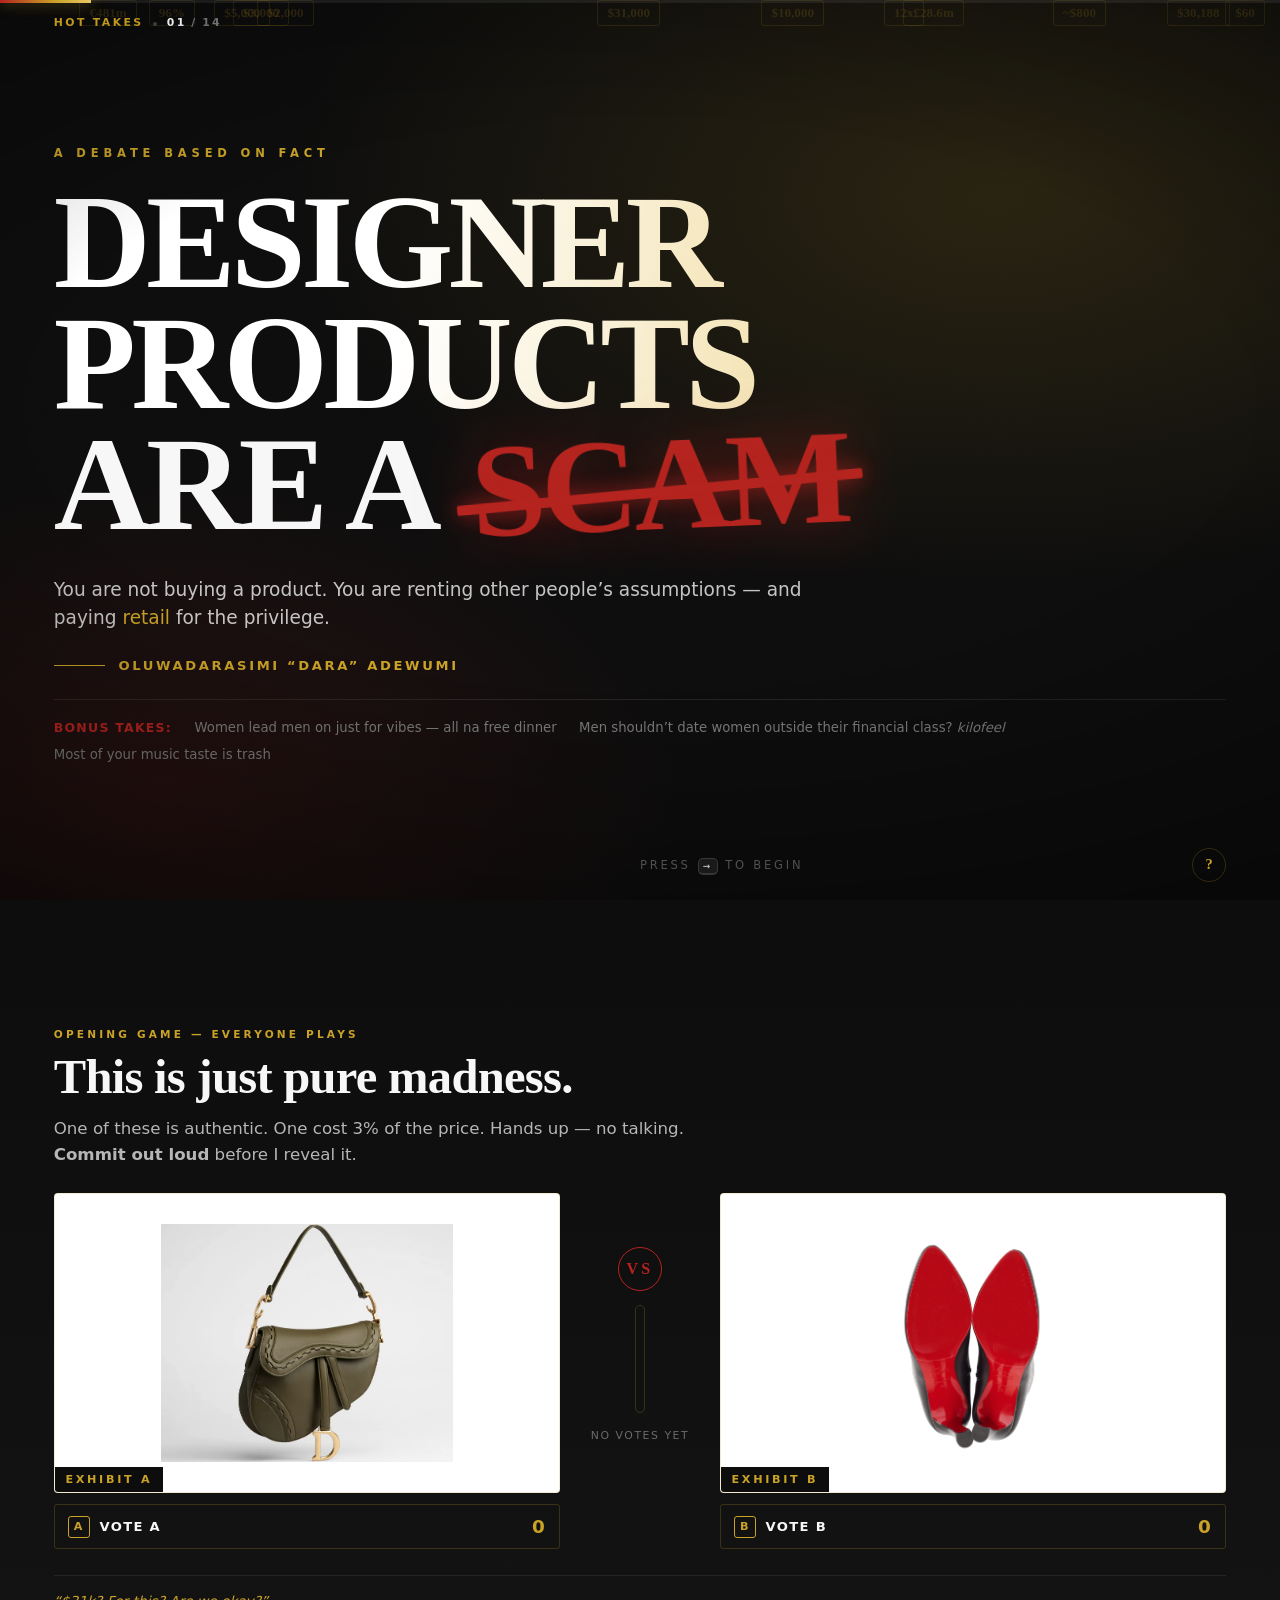
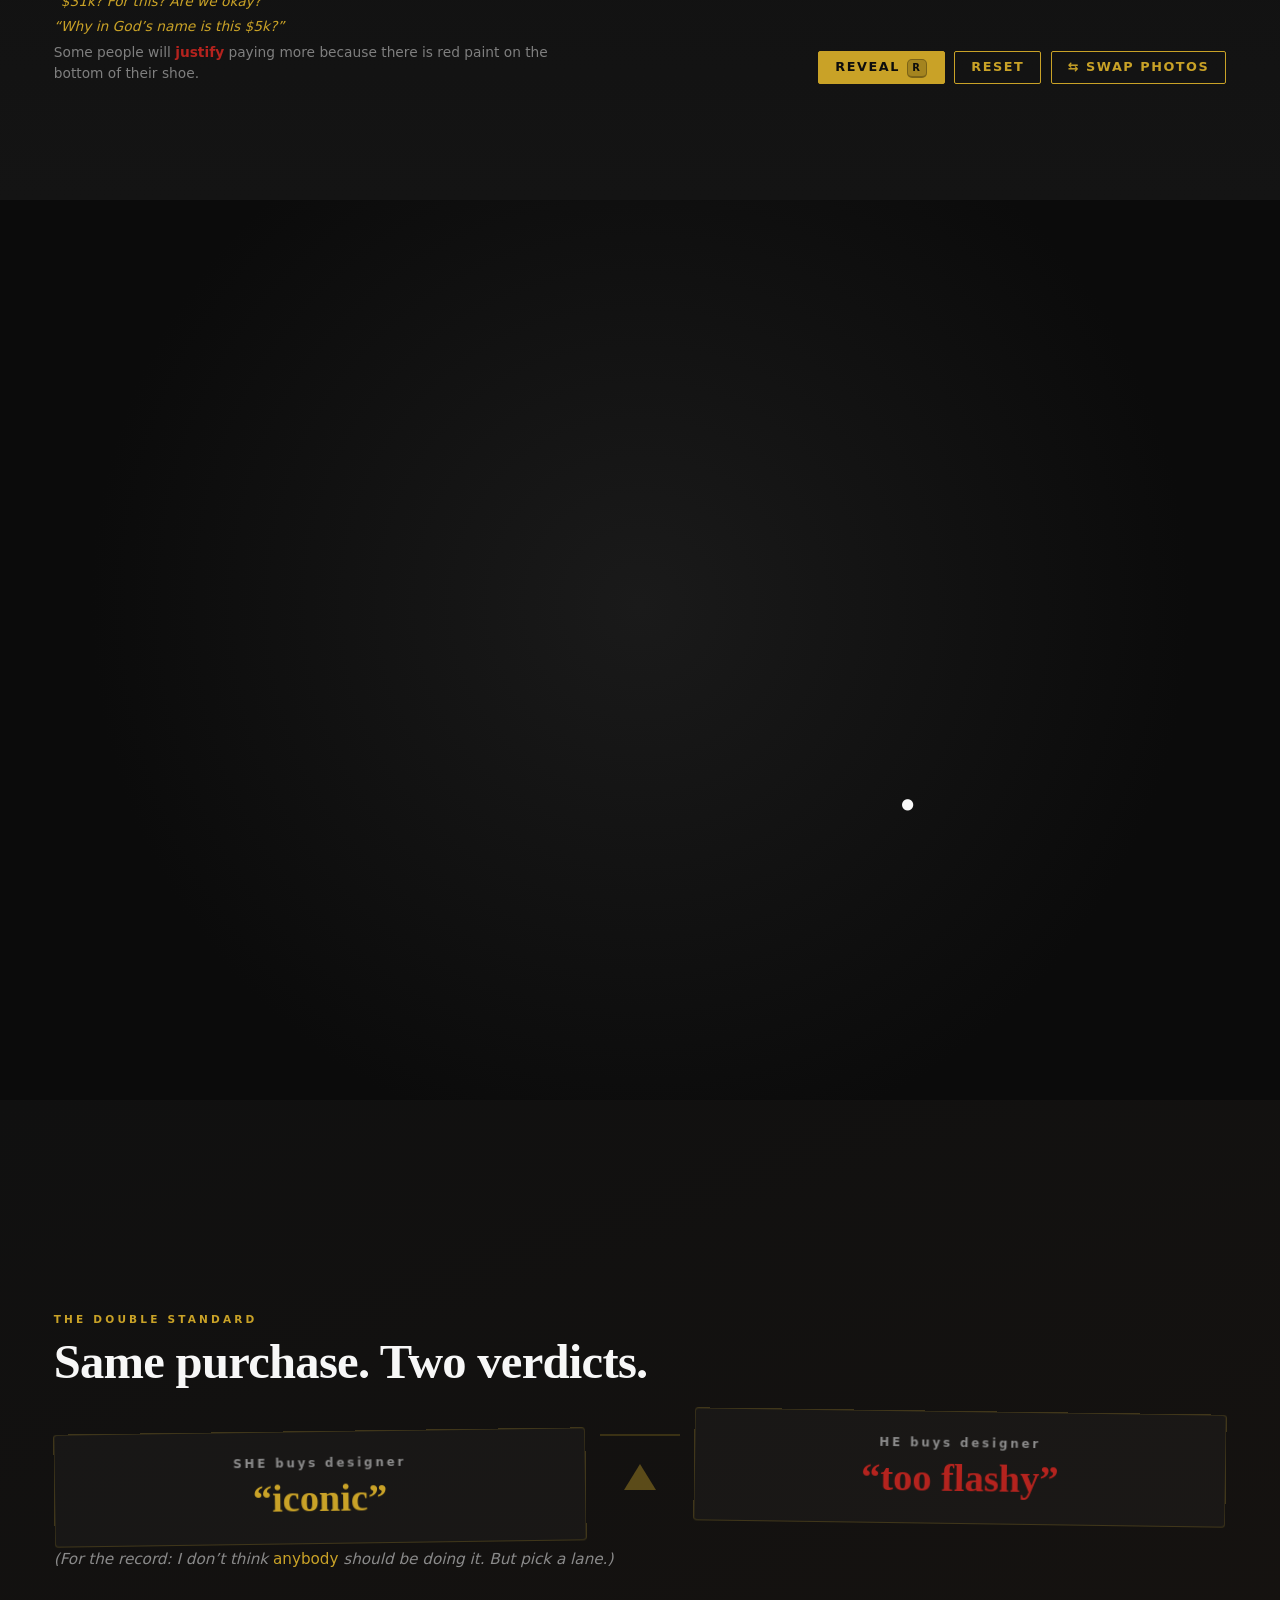
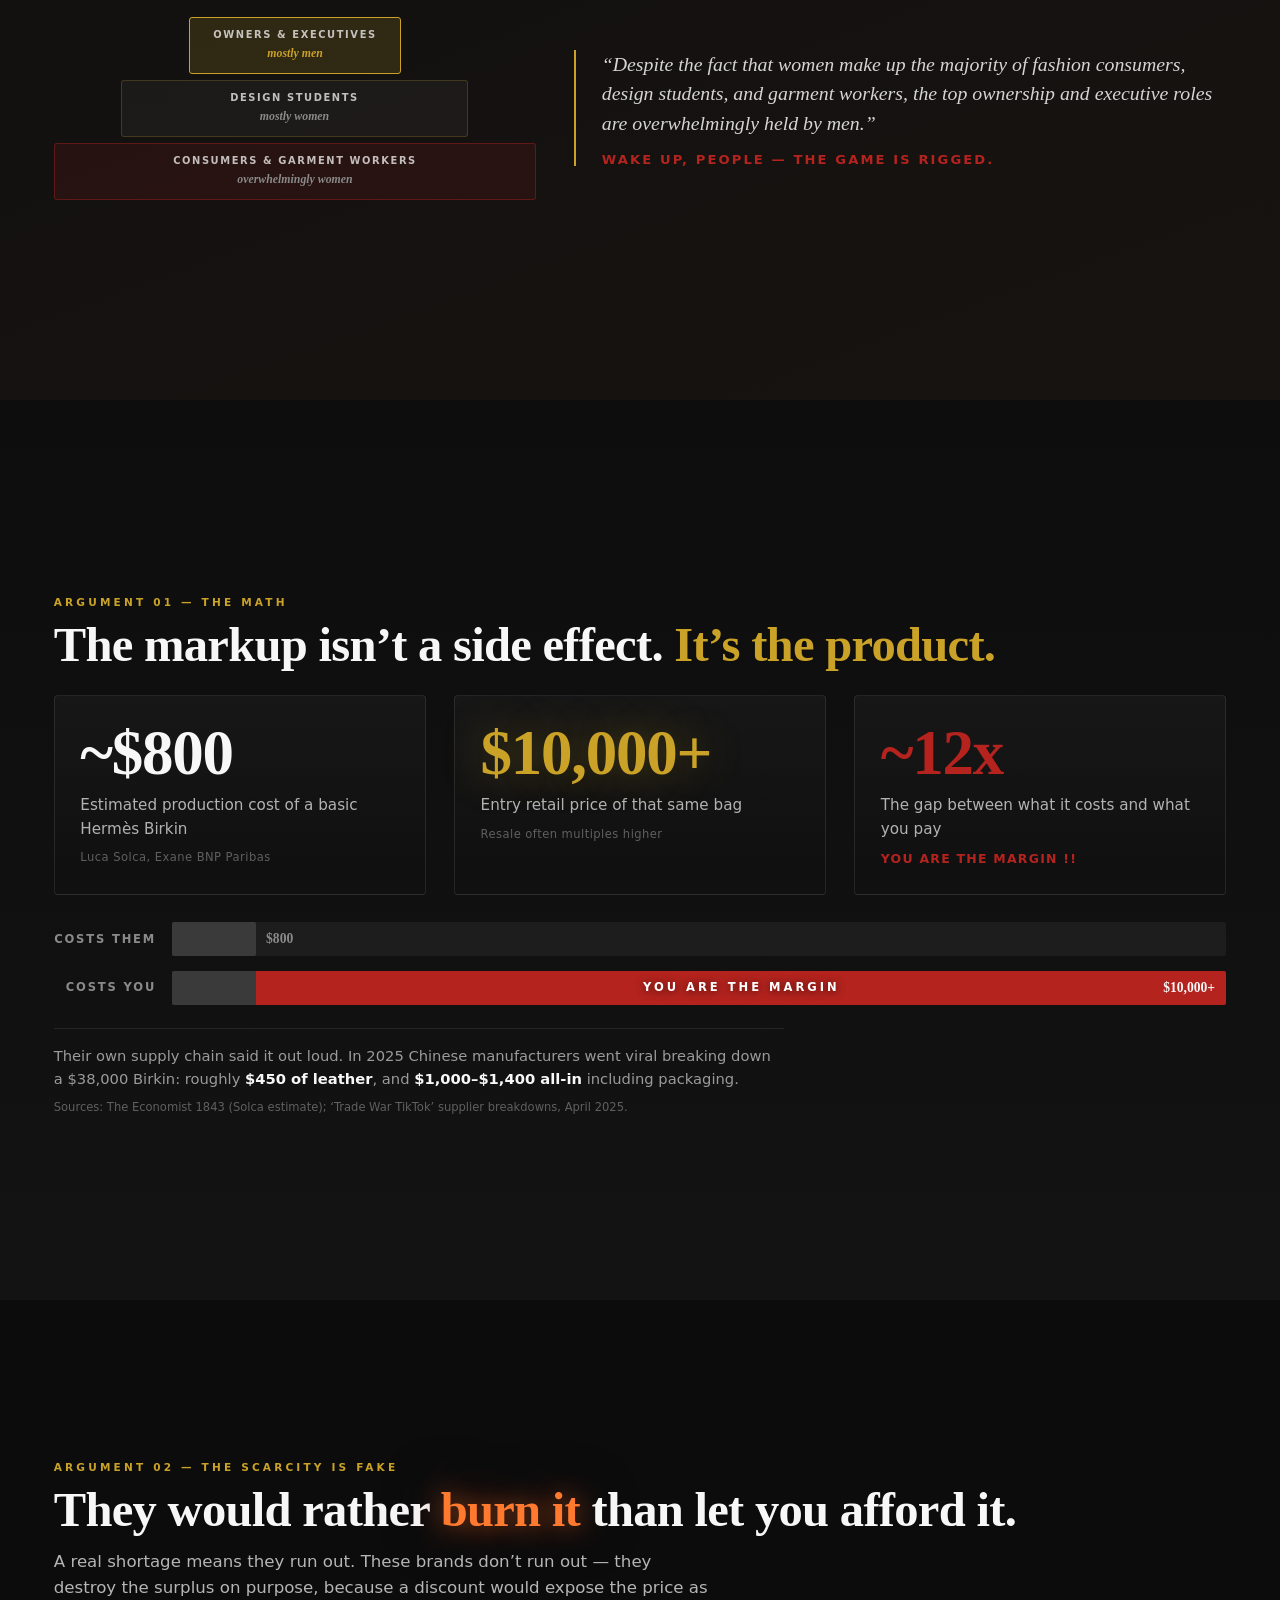
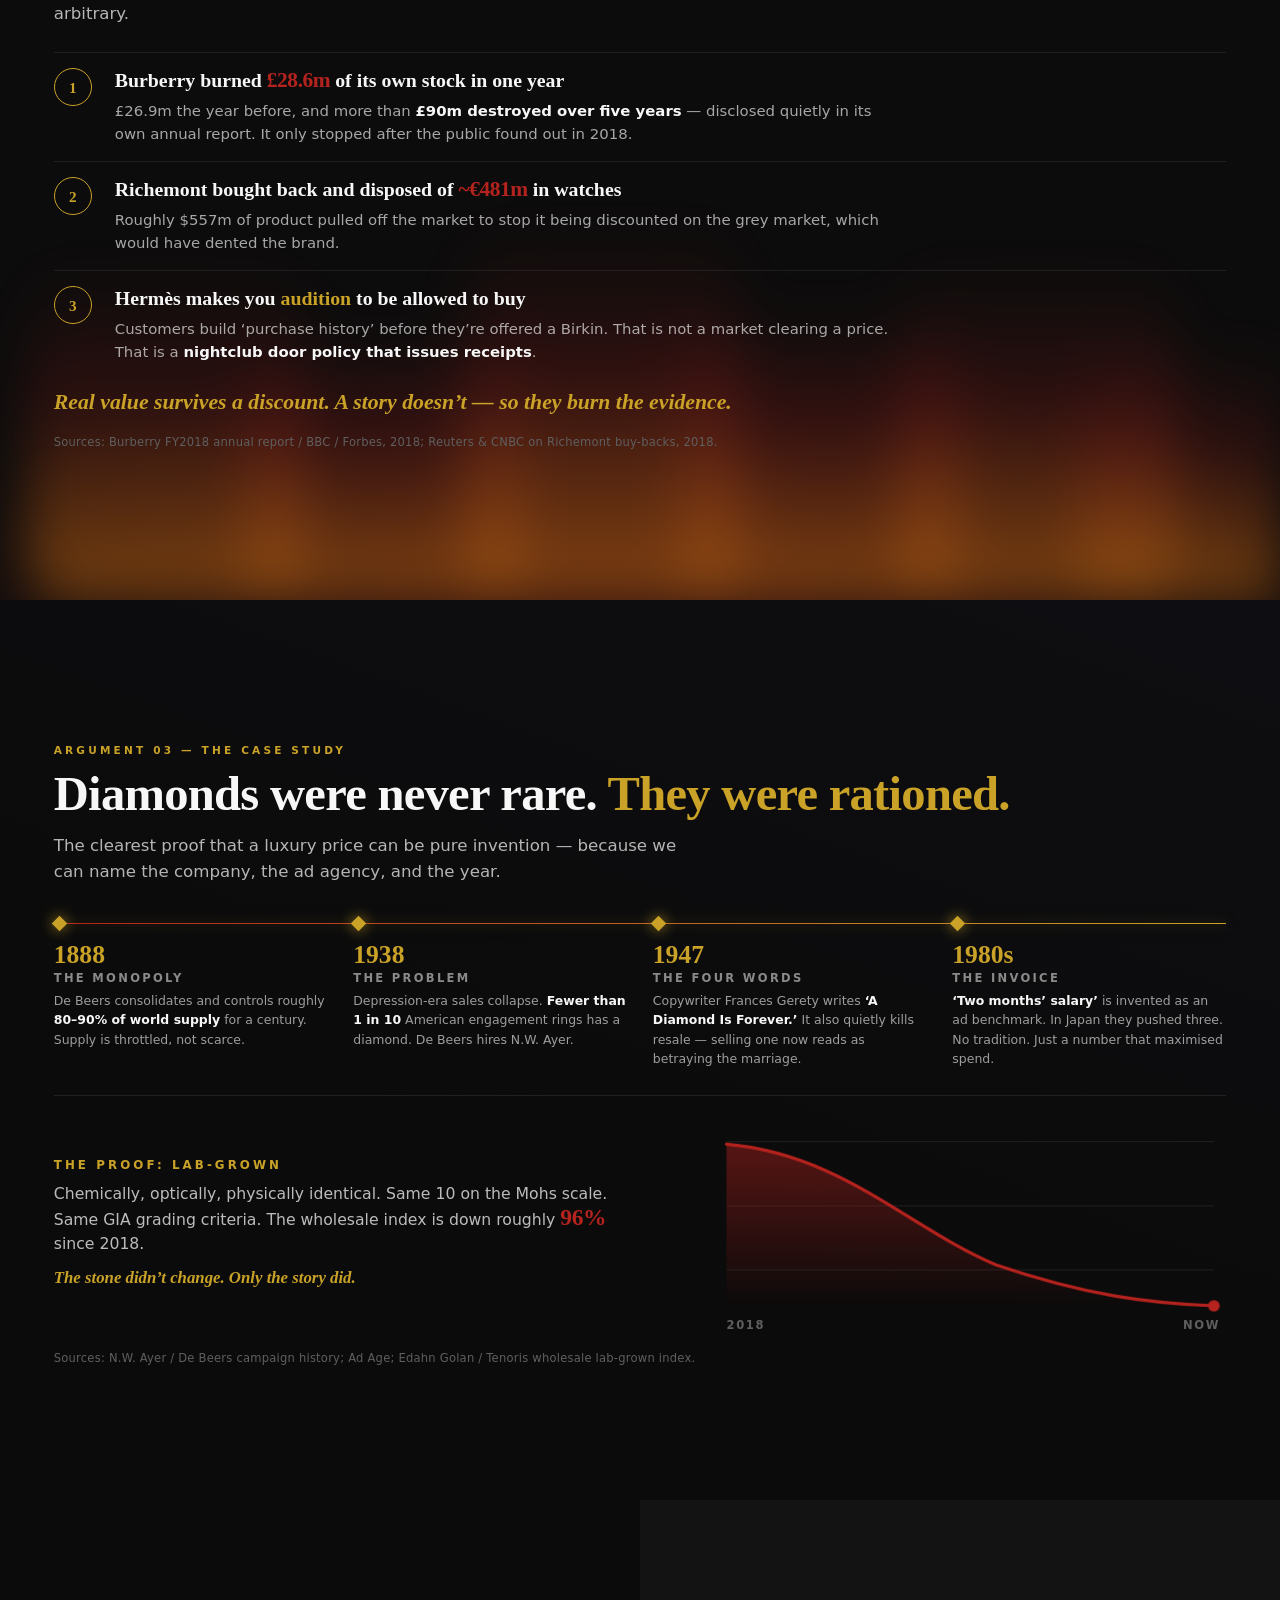
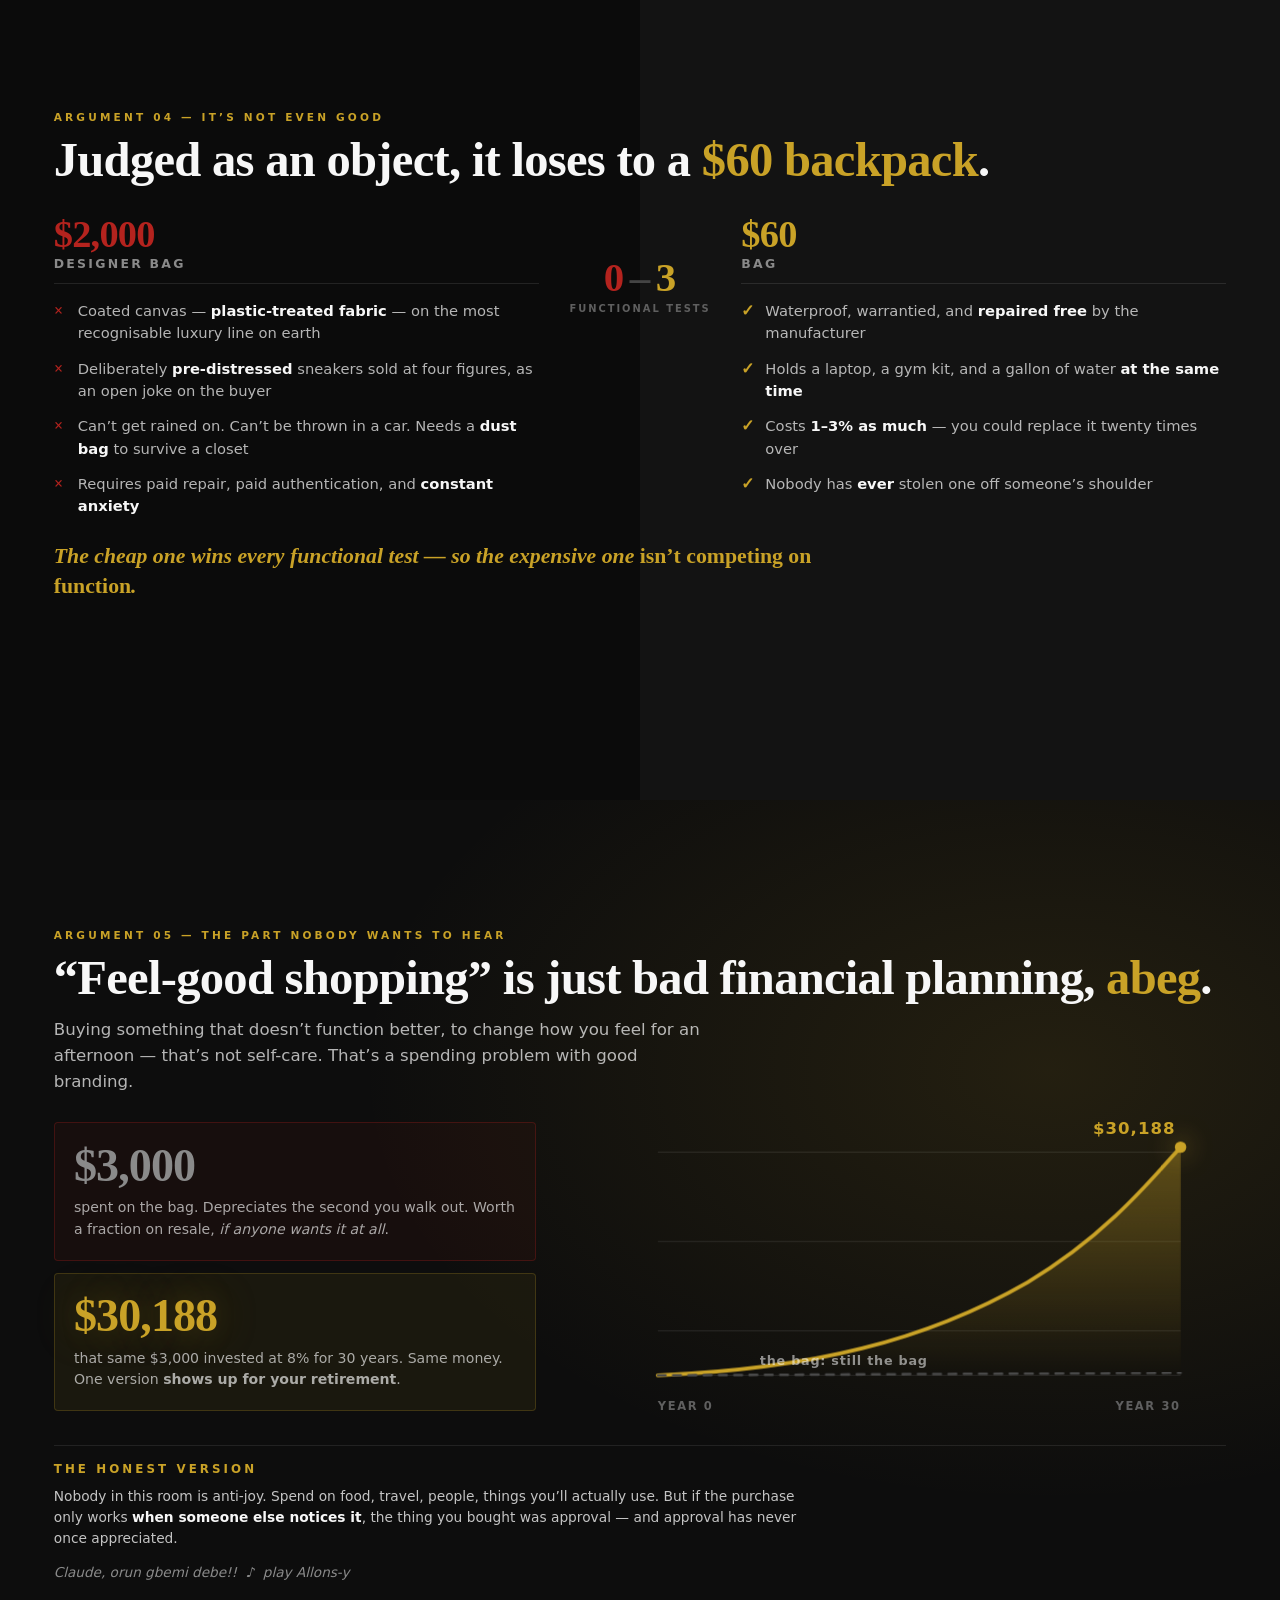
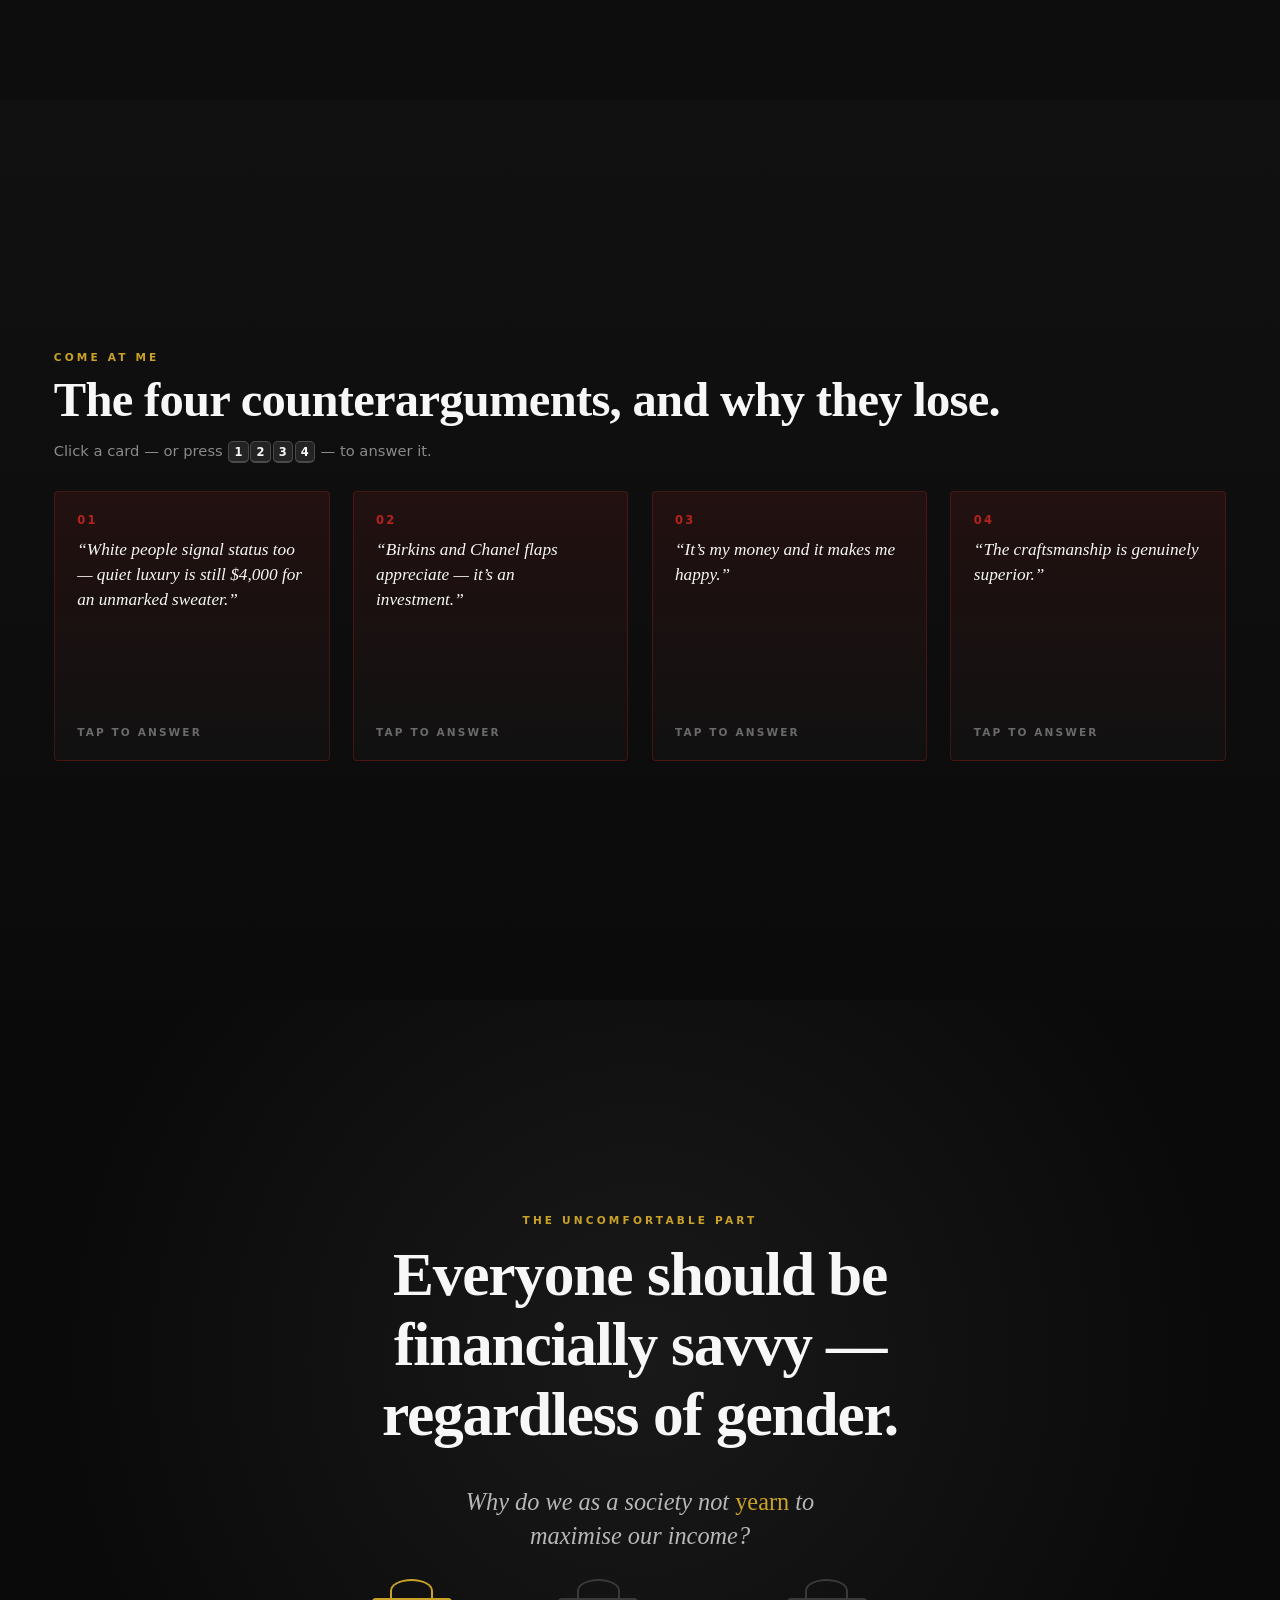
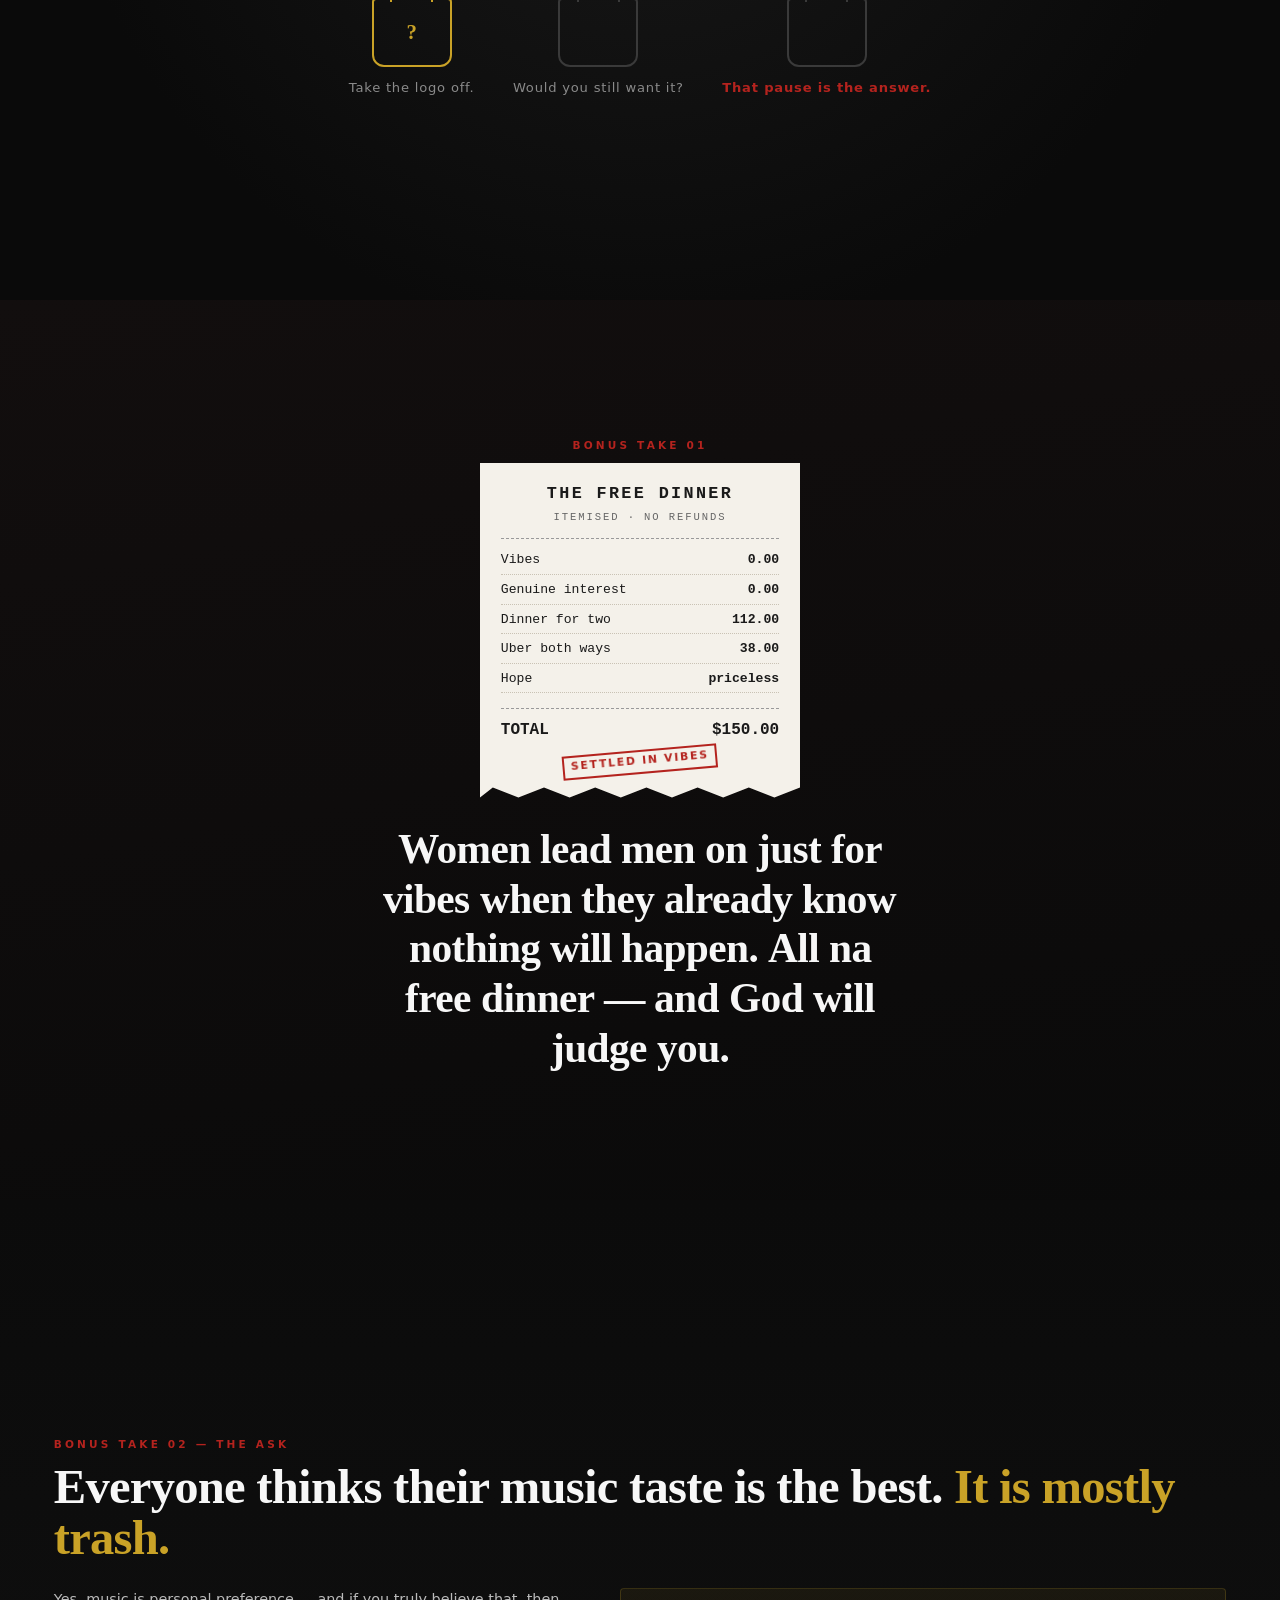
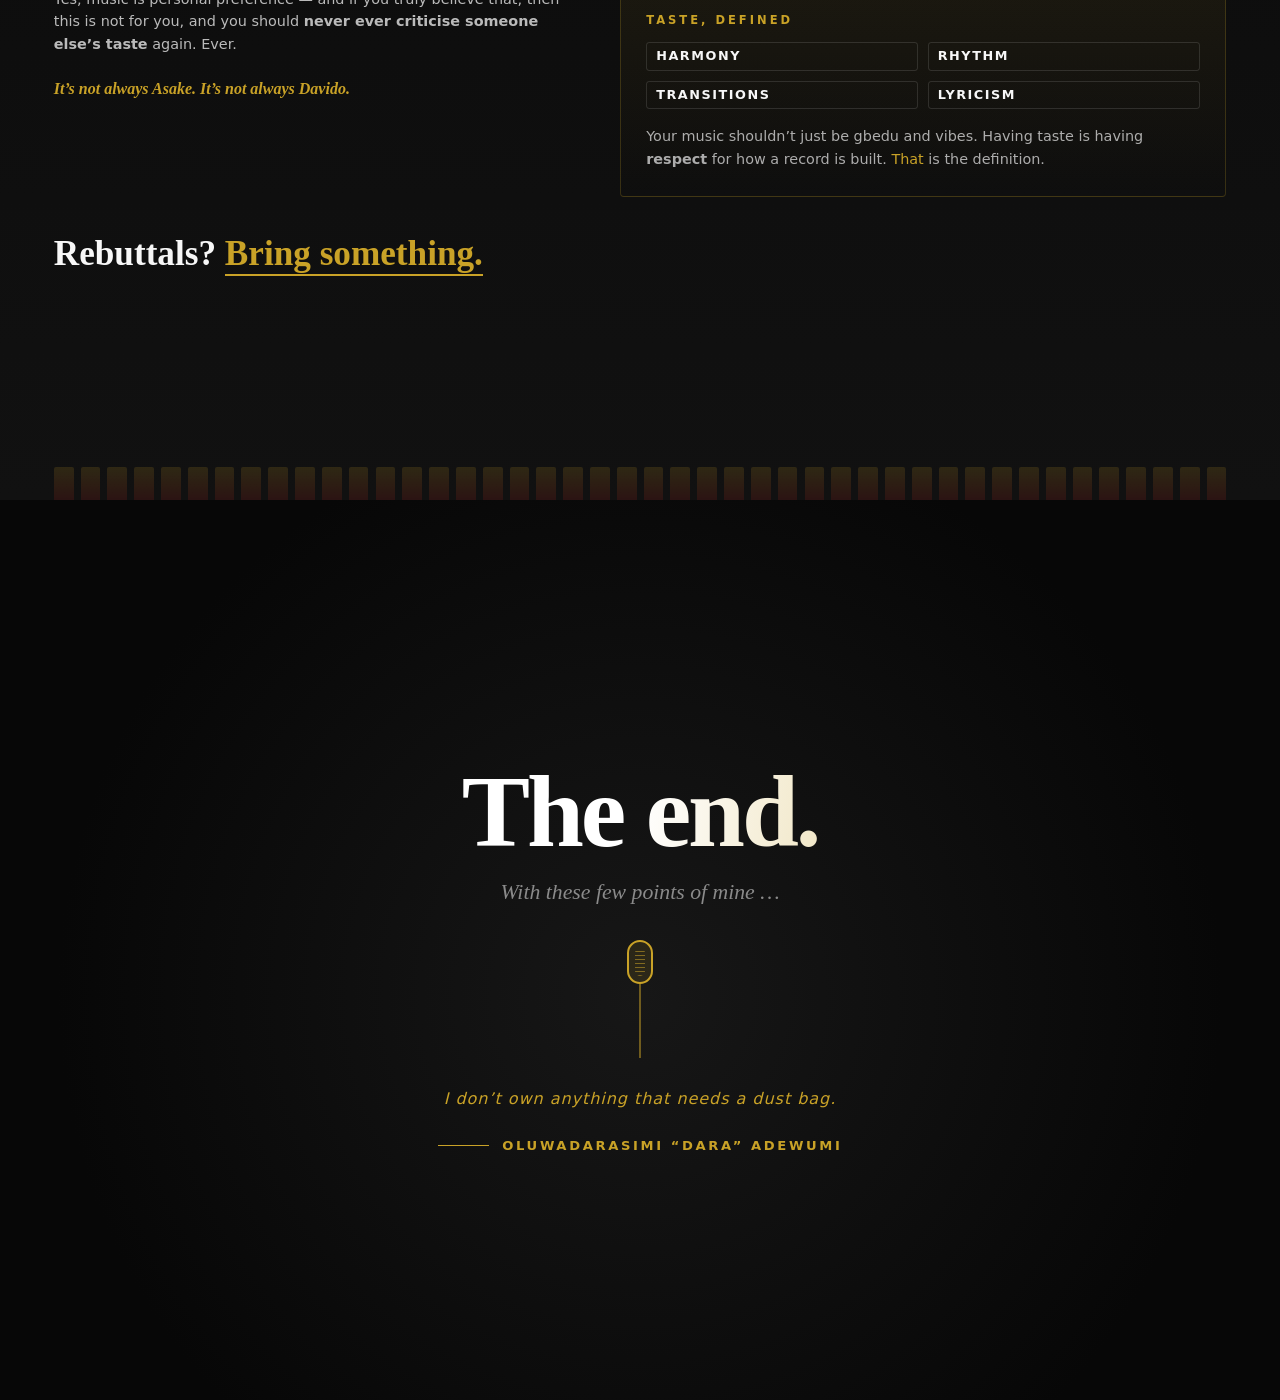
==== hot-takes/index.html @ f71b385e "Add animated Hot Takes presentation site Turns hot_takes.pptx into a keyboard-driven presentation we" ====
<!doctype html>
<html lang="en">
<head>
<meta charset="utf-8">
<meta name="viewport" content="width=device-width, initial-scale=1">
<title>Designer Products Are A Scam — Hot Takes</title>
<meta name="description" content="A debate based on fact. Presented by Oluwadarasimi &quot;Dara&quot; Adewumi.">
<link rel="stylesheet" href="css/styles.css">
</head>
<body>

<!-- ── ambient texture layers ───────────────────────────────── -->
<div class="grain" aria-hidden="true"></div>
<div class="vignette" aria-hidden="true"></div>
<canvas id="dust" class="dust" aria-hidden="true"></canvas>

<!-- ── progress + chrome ────────────────────────────────────── -->
<div class="progress" aria-hidden="true"><i id="progressBar"></i></div>

<header class="hud" aria-hidden="true">
  <span class="hud-mark">HOT&nbsp;TAKES</span>
  <span class="hud-dot"></span>
  <span class="hud-slide"><b id="slideNum">01</b>&thinsp;/&thinsp;14</span>
</header>

<button class="hud-help" id="helpBtn" title="Keyboard shortcuts (press ?)">?</button>

<div class="blackout" id="blackout" aria-hidden="true"></div>

<!-- ══════════════════════════════════════════════════════════ -->
<main id="deck" class="deck">

<!-- ─────────────── 01 · TITLE ─────────────── -->
<section class="slide slide--title" data-notes="Open cold. Do not warm them up. Say: 'By the end of this, you will not be able to defend a single purchase you made last year.' Then go straight to slide 2 and make them play.">
  <div class="tags" aria-hidden="true"></div>
  <div class="wrap wrap--title">
    <p class="kicker r" data-r="1">A DEBATE BASED ON FACT</p>

    <h1 class="title-stack">
      <span class="tl-1 r" data-r="2">DESIGNER</span>
      <span class="tl-2 r" data-r="3">PRODUCTS</span>
      <span class="tl-3">
        <span class="r" data-r="4">ARE&nbsp;A</span>
        <span class="stamp" data-r="5">SCAM<i class="stamp-slash"></i></span>
      </span>
    </h1>

    <p class="deck-sub r" data-r="6">
      You are not buying a product. You are renting other people&rsquo;s assumptions
      &mdash; and paying <em>retail</em> for the privilege.
    </p>

    <div class="byline r" data-r="7">
      <span class="byline-rule"></span>
      Oluwadarasimi &ldquo;Dara&rdquo; Adewumi
    </div>

    <ul class="bonus-strip r" data-r="8">
      <li><b>Bonus takes:</b></li>
      <li>Women lead men on just for vibes &mdash; all na free dinner</li>
      <li>Men shouldn&rsquo;t date women outside their financial class? <i>kilofeel</i></li>
      <li>Most of your music taste is trash</li>
    </ul>
  </div>
  <div class="scroll-cue r" data-r="9" aria-hidden="true">press <kbd>&rarr;</kbd> to begin</div>
</section>

<!-- ─────────────── 02 · THE GAME ─────────────── -->
<section class="slide slide--game" data-notes="SETUP: swap in two photos of the SAME model — one authentic, one high-quality replica (edit assets/exhibit-a.png and exhibit-b.png, or click the ⇄ button to load your own). Make everyone commit OUT LOUD before you tally. Press R to reveal. The line is: 'Half of you got it wrong. So what exactly did the extra $3,000 buy?'">
  <div class="wrap">
    <p class="eyebrow r" data-r="1">OPENING GAME &mdash; EVERYONE PLAYS</p>
    <h2 class="h2 r" data-r="2">This is just pure madness.</h2>
    <p class="lede r" data-r="3">One of these is authentic. One cost 3% of the price.
      Hands up &mdash; no talking. <b>Commit out loud</b> before I reveal it.</p>

    <div class="game" id="game">
      <figure class="card-vote r" data-r="4" data-choice="A">
        <div class="card-shell">
          <div class="card-glow"></div>
          <img src="assets/exhibit-a.png" alt="Exhibit A — a designer handbag" data-swap>
          <figcaption class="card-cap">EXHIBIT&nbsp;A</figcaption>
          <div class="verdict verdict--real"><span>AUTHENTIC</span><small>$31,000</small></div>
        </div>
        <button class="vote-btn" type="button">
          <span class="vote-key">A</span> Vote A
          <b class="vote-count" data-count>0</b>
        </button>
      </figure>

      <div class="game-mid" aria-hidden="true">
        <div class="vs">VS</div>
        <div class="split-meter"><i id="splitA"></i><i id="splitB"></i></div>
        <div class="split-label" id="splitLabel">no votes yet</div>
      </div>

      <figure class="card-vote r" data-r="5" data-choice="B">
        <div class="card-shell">
          <div class="card-glow"></div>
          <img src="assets/exhibit-b.png" alt="Exhibit B — designer footwear" data-swap>
          <figcaption class="card-cap">EXHIBIT&nbsp;B</figcaption>
          <div class="verdict verdict--fake"><span>3% OF THE PRICE</span><small>$5,000</small></div>
        </div>
        <button class="vote-btn" type="button">
          <span class="vote-key">B</span> Vote B
          <b class="vote-count" data-count>0</b>
        </button>
      </figure>
    </div>

    <div class="game-bar r" data-r="6">
      <p class="game-quips">
        <span>&ldquo;$31k? For <i>this</i>? Are we okay?&rdquo;</span>
        <span>&ldquo;Why in God&rsquo;s name is this $5k?&rdquo;</span>
        <span>Some people will <b>justify</b> paying more because there is red paint on the bottom of their shoe.</span>
      </p>
      <div class="game-ctl">
        <button class="btn" id="revealBtn" type="button">Reveal <kbd>R</kbd></button>
        <button class="btn btn--ghost" id="resetBtn" type="button">Reset</button>
        <label class="btn btn--ghost" title="Load your own images">&#8646; Swap photos
          <input type="file" id="swapInput" accept="image/*" multiple hidden>
        </label>
      </div>
    </div>
  </div>
</section>

<!-- ─────────────── 03 · THESIS ─────────────── -->
<section class="slide slide--thesis" data-notes="Pause here. Let it sit for three seconds before moving on. This is your thesis in one line.">
  <div class="wrap wrap--center">
    <p class="eyebrow r" data-r="1">SO WHAT DID YOU ACTUALLY PAY FOR?</p>
    <p class="thesis" data-split>Most people buy designer not because it adds anything to their life &mdash; but because they want to <em>feel among</em>.</p>
    <p class="thesis-tag r" data-r="9">
      <span class="note-ico" aria-hidden="true">&#9834;</span>
      Alexa, play <i>Money Can&rsquo;t Buy Happiness</i> by Asake
    </p>
  </div>
</section>

<!-- ─────────────── 04 · THE DOUBLE STANDARD ─────────────── -->
<section class="slide slide--standard" data-notes="Frame this as structural, not scolding. 'We were handed a rigged menu.' Blame the system, then the brands.">
  <div class="wrap">
    <p class="eyebrow r" data-r="1">THE DOUBLE STANDARD</p>
    <h2 class="h2 r" data-r="2">Same purchase. Two verdicts.</h2>

    <div class="seesaw">
      <div class="pan pan--l">
        <div class="pan-who">SHE buys designer</div>
        <div class="pan-verdict">&ldquo;iconic&rdquo;</div>
      </div>
      <div class="fulcrum" aria-hidden="true"><i></i></div>
      <div class="pan pan--r">
        <div class="pan-who">HE buys designer</div>
        <div class="pan-verdict pan-verdict--bad">&ldquo;too flashy&rdquo;</div>
      </div>
    </div>
    <p class="aside r" data-r="4">(For the record: I don&rsquo;t think <em>anybody</em> should be doing it. But pick a lane.)</p>

    <div class="rigged r" data-r="5">
      <div class="pyramid" aria-hidden="true">
        <div class="pyr pyr--top"><span>OWNERS &amp; EXECUTIVES</span><b>mostly men</b></div>
        <div class="pyr pyr--mid"><span>DESIGN STUDENTS</span><b>mostly women</b></div>
        <div class="pyr pyr--base"><span>CONSUMERS &amp; GARMENT WORKERS</span><b>overwhelmingly women</b></div>
      </div>
      <blockquote class="pull">
        &ldquo;Despite the fact that women make up the majority of fashion consumers,
        design students, and garment workers, the top ownership and executive roles
        are overwhelmingly held by men.&rdquo;
        <cite>Wake up, people &mdash; the game is rigged.</cite>
      </blockquote>
    </div>
  </div>
</section>

<!-- ─────────────── 05 · THE MATH ─────────────── -->
<section class="slide slide--math" data-notes="Expect: 'but craftsmanship, 18 hours by hand.' Answer: 18 hours of skilled labour is real and it is ALREADY inside the $800. It does not explain the other $9,200.">
  <div class="wrap">
    <p class="eyebrow r" data-r="1">ARGUMENT 01 &mdash; THE MATH</p>
    <h2 class="h2 r" data-r="2">The markup isn&rsquo;t a side effect. <em>It&rsquo;s the product.</em></h2>

    <div class="stats">
      <div class="stat r" data-r="3">
        <b class="num" data-count-to="800" data-prefix="~$">~$0</b>
        <span>Estimated production cost of a basic Herm&egrave;s Birkin</span>
        <small>Luca Solca, Exane BNP Paribas</small>
      </div>
      <div class="stat r" data-r="4">
        <b class="num num--gold" data-count-to="10000" data-prefix="$" data-suffix="+">$0</b>
        <span>Entry retail price of that same bag</span>
        <small>Resale often multiples higher</small>
      </div>
      <div class="stat r" data-r="5">
        <b class="num num--red" data-count-to="12" data-prefix="~" data-suffix="x">~0x</b>
        <span>The gap between what it costs and what you pay</span>
        <small class="hot">You are the margin&nbsp;!!</small>
      </div>
    </div>

    <div class="margin-bar r" data-r="6">
      <div class="mb-row">
        <span class="mb-label">costs them</span>
        <div class="mb-track"><i class="mb-fill mb-fill--cost"></i><em>$800</em></div>
      </div>
      <div class="mb-row">
        <span class="mb-label">costs you</span>
        <div class="mb-track">
          <i class="mb-fill mb-fill--price"></i>
          <i class="mb-gap"><span>YOU ARE THE MARGIN</span></i>
          <em>$10,000+</em>
        </div>
      </div>
    </div>

    <p class="footnote r" data-r="7">
      Their own supply chain said it out loud. In 2025 Chinese manufacturers went viral breaking down a
      $38,000 Birkin: roughly <b>$450 of leather</b>, and <b>$1,000&ndash;$1,400 all-in</b> including packaging.
      <cite>Sources: The Economist 1843 (Solca estimate); &lsquo;Trade War TikTok&rsquo; supplier breakdowns, April 2025.</cite>
    </p>
  </div>
</section>

<!-- ─────────────── 06 · FAKE SCARCITY ─────────────── -->
<section class="slide slide--burn" data-notes="This is your strongest slide. If someone says 'that's just protecting brand value' — yes, exactly. Brand value IS the product. That's my whole argument, thank you.">
  <div class="fire" aria-hidden="true"><i></i><i></i><i></i><i></i><i></i><i></i></div>
  <div class="wrap">
    <p class="eyebrow r" data-r="1">ARGUMENT 02 &mdash; THE SCARCITY IS FAKE</p>
    <h2 class="h2 r" data-r="2">They would rather <em class="burnword">burn it</em> than let you afford it.</h2>
    <p class="lede r" data-r="3">A real shortage means they run out. These brands don&rsquo;t run out &mdash;
      they destroy the surplus on purpose, because a discount would expose the price as arbitrary.</p>

    <ol class="evidence">
      <li class="r" data-r="4">
        <span class="ev-n">1</span>
        <div>
          <h3>Burberry burned <b class="num num--red" data-count-to="28.6" data-decimals="1" data-prefix="&pound;" data-suffix="m">&pound;0m</b> of its own stock in one year</h3>
          <p>&pound;26.9m the year before, and more than <b>&pound;90m destroyed over five years</b> &mdash;
            disclosed quietly in its own annual report. It only stopped after the public found out in 2018.</p>
        </div>
      </li>
      <li class="r" data-r="5">
        <span class="ev-n">2</span>
        <div>
          <h3>Richemont bought back and disposed of <b class="num num--red" data-count-to="481" data-prefix="~&euro;" data-suffix="m">~&euro;0m</b> in watches</h3>
          <p>Roughly $557m of product pulled off the market to stop it being discounted on the grey market,
            which would have dented the brand.</p>
        </div>
      </li>
      <li class="r" data-r="6">
        <span class="ev-n">3</span>
        <div>
          <h3>Herm&egrave;s makes you <b class="gold">audition</b> to be allowed to buy</h3>
          <p>Customers build &lsquo;purchase history&rsquo; before they&rsquo;re offered a Birkin. That is not a market
            clearing a price. That is a <b>nightclub door policy that issues receipts</b>.</p>
        </div>
      </li>
    </ol>

    <p class="kicker-out r" data-r="7">Real value survives a discount. A story doesn&rsquo;t &mdash; so they burn the evidence.</p>
    <cite class="src r" data-r="8">Sources: Burberry FY2018 annual report / BBC / Forbes, 2018; Reuters &amp; CNBC on Richemont buy-backs, 2018.</cite>
  </div>
</section>

<!-- ─────────────── 07 · DIAMONDS ─────────────── -->
<section class="slide slide--diamond" data-notes="Kill-shot line: 'The only thing that made a diamond valuable was that one company decided how many you were allowed to see.'">
  <div class="wrap">
    <p class="eyebrow r" data-r="1">ARGUMENT 03 &mdash; THE CASE STUDY</p>
    <h2 class="h2 r" data-r="2">Diamonds were never rare. <em>They were rationed.</em></h2>
    <p class="lede r" data-r="3">The clearest proof that a luxury price can be pure invention &mdash;
      because we can name the company, the ad agency, and the year.</p>

    <div class="timeline r" data-r="4">
      <div class="tl-track"><i class="tl-progress"></i></div>
      <ol class="tl-nodes">
        <li><b>1888</b><h3>The monopoly</h3><p>De Beers consolidates and controls roughly <b>80&ndash;90% of world supply</b> for a century. Supply is throttled, not scarce.</p></li>
        <li><b>1938</b><h3>The problem</h3><p>Depression-era sales collapse. <b>Fewer than 1 in 10</b> American engagement rings has a diamond. De Beers hires N.W. Ayer.</p></li>
        <li><b>1947</b><h3>The four words</h3><p>Copywriter Frances Gerety writes <b>&lsquo;A Diamond Is Forever.&rsquo;</b> It also quietly kills resale &mdash; selling one now reads as betraying the marriage.</p></li>
        <li><b>1980s</b><h3>The invoice</h3><p><b>&lsquo;Two months&rsquo; salary&rsquo;</b> is invented as an ad benchmark. In Japan they pushed three. No tradition. Just a number that maximised spend.</p></li>
      </ol>
    </div>

    <div class="proof r" data-r="5">
      <div class="proof-copy">
        <h3>THE PROOF: LAB-GROWN</h3>
        <p>Chemically, optically, physically identical. Same 10 on the Mohs scale. Same GIA grading criteria.
          The wholesale index is down roughly <b class="num num--red" data-count-to="96" data-suffix="%">0%</b> since 2018.
          <em>The stone didn&rsquo;t change. Only the story did.</em></p>
      </div>
      <svg class="proof-chart" viewBox="0 0 420 170" role="img" aria-label="Lab-grown diamond wholesale index falling roughly 96% since 2018">
        <defs>
          <linearGradient id="fallFill" x1="0" y1="0" x2="0" y2="1">
            <stop offset="0%" stop-color="#B4231E" stop-opacity=".45"/>
            <stop offset="100%" stop-color="#B4231E" stop-opacity="0"/>
          </linearGradient>
        </defs>
        <g class="chart-grid">
          <line x1="30" y1="20" x2="410" y2="20"/><line x1="30" y1="70" x2="410" y2="70"/>
          <line x1="30" y1="120" x2="410" y2="120"/>
        </g>
        <path class="fall-area" d="M30,22 C120,30 170,86 240,116 C310,140 360,146 410,148 L410,150 L30,150 Z" fill="url(#fallFill)"/>
        <path class="fall-line" d="M30,22 C120,30 170,86 240,116 C310,140 360,146 410,148"/>
        <circle class="fall-dot" cx="410" cy="148" r="4.5"/>
        <text class="chart-x" x="30" y="166">2018</text>
        <text class="chart-x" x="386" y="166">now</text>
      </svg>
    </div>

    <cite class="src r" data-r="6">Sources: N.W. Ayer / De Beers campaign history; Ad Age; Edahn Golan / Tenoris wholesale lab-grown index.</cite>
  </div>
</section>

<!-- ─────────────── 08 · IT'S NOT EVEN GOOD ─────────────── -->
<section class="slide slide--versus" data-notes="If they name a genuinely durable item — a good coat, a good boot — concede it FAST and move on. The argument is about the logo tax, not about quality goods existing.">
  <div class="wrap">
    <p class="eyebrow r" data-r="1">ARGUMENT 04 &mdash; IT&rsquo;S NOT EVEN GOOD</p>
    <h2 class="h2 r" data-r="2">Judged as an object, it loses to a <em>$60 backpack</em>.</h2>

    <div class="versus">
      <div class="vs-col vs-col--lux">
        <header><span class="vs-price">$2,000</span> designer bag</header>
        <ul>
          <li class="r" data-r="3">Coated canvas &mdash; <b>plastic-treated fabric</b> &mdash; on the most recognisable luxury line on earth</li>
          <li class="r" data-r="5">Deliberately <b>pre-distressed</b> sneakers sold at four figures, as an open joke on the buyer</li>
          <li class="r" data-r="7">Can&rsquo;t get rained on. Can&rsquo;t be thrown in a car. Needs a <b>dust bag</b> to survive a closet</li>
          <li class="r" data-r="9">Requires paid repair, paid authentication, and <b>constant anxiety</b></li>
        </ul>
      </div>

      <div class="vs-score" aria-hidden="true">
        <div class="score-num"><b id="scoreL">0</b><i>&ndash;</i><b id="scoreR">0</b></div>
        <div class="score-cap">functional tests</div>
      </div>

      <div class="vs-col vs-col--cheap">
        <header><span class="vs-price">$60</span> bag</header>
        <ul>
          <li class="r" data-r="4">Waterproof, warrantied, and <b>repaired free</b> by the manufacturer</li>
          <li class="r" data-r="6">Holds a laptop, a gym kit, and a gallon of water <b>at the same time</b></li>
          <li class="r" data-r="8">Costs <b>1&ndash;3% as much</b> &mdash; you could replace it twenty times over</li>
          <li class="r" data-r="10">Nobody has <b>ever</b> stolen one off someone&rsquo;s shoulder</li>
        </ul>
      </div>
    </div>

    <p class="kicker-out r" data-r="11">The cheap one wins every functional test &mdash;
      so the expensive one <em>isn&rsquo;t competing on function</em>.</p>
  </div>
</section>

<!-- ─────────────── 09 · THE MONEY ─────────────── -->
<section class="slide slide--money" data-notes="Say the compounding number out loud, SLOWLY. Numbers land harder spoken than read. Pre-empt 'you're telling people how to spend their money' by conceding it — yes, I am, and so does every brand with a marketing budget. At least I'm not charging you.">
  <div class="wrap">
    <p class="eyebrow r" data-r="1">ARGUMENT 05 &mdash; THE PART NOBODY WANTS TO HEAR</p>
    <h2 class="h2 r" data-r="2">&ldquo;Feel-good shopping&rdquo; is just bad financial planning, <em>abeg</em>.</h2>
    <p class="lede r" data-r="3">Buying something that doesn&rsquo;t function better, to change how you feel for an afternoon &mdash;
      that&rsquo;s not self-care. That&rsquo;s a spending problem with good branding.</p>

    <div class="compound r" data-r="4">
      <div class="cmp-side">
        <div class="cmp-card cmp-card--dead">
          <b class="num" data-count-to="3000" data-prefix="$">$0</b>
          <p>spent on the bag. Depreciates the second you walk out. Worth a fraction on resale, <i>if anyone wants it at all</i>.</p>
        </div>
        <div class="cmp-card cmp-card--alive">
          <b class="num num--gold" data-count-to="30188" data-prefix="$">$0</b>
          <p>that same $3,000 invested at 8% for 30 years. Same money. One version <b>shows up for your retirement</b>.</p>
        </div>
      </div>
      <svg class="cmp-chart" viewBox="0 0 460 240" role="img" aria-label="$3,000 flat versus $3,000 compounding to $30,188 over 30 years">
        <defs>
          <linearGradient id="growFill" x1="0" y1="0" x2="0" y2="1">
            <stop offset="0%" stop-color="#C9A227" stop-opacity=".38"/>
            <stop offset="100%" stop-color="#C9A227" stop-opacity="0"/>
          </linearGradient>
        </defs>
        <g class="chart-grid">
          <line x1="40" y1="30" x2="450" y2="30"/><line x1="40" y1="100" x2="450" y2="100"/>
          <line x1="40" y1="170" x2="450" y2="170"/><line x1="40" y1="205" x2="450" y2="205"/>
        </g>
        <path class="grow-area" d="M40,205 C160,200 250,178 330,132 C390,96 425,54 450,26 L450,205 Z" fill="url(#growFill)"/>
        <path class="grow-line" d="M40,205 C160,200 250,178 330,132 C390,96 425,54 450,26"/>
        <path class="flat-line" d="M40,205 L450,203"/>
        <circle class="grow-dot" cx="450" cy="26" r="5"/>
        <text class="chart-note chart-note--gold" x="446" y="16" text-anchor="end">$30,188</text>
        <text class="chart-note" x="120" y="197">the bag: still the bag</text>
        <text class="chart-x" x="40" y="232">year 0</text>
        <text class="chart-x" x="450" y="232" text-anchor="end">year 30</text>
      </svg>
    </div>

    <div class="honest r" data-r="5">
      <h3>THE HONEST VERSION</h3>
      <p>Nobody in this room is anti-joy. Spend on food, travel, people, things you&rsquo;ll actually use.
        But if the purchase only works <b>when someone else notices it</b>, the thing you bought was approval &mdash;
        and approval has never once appreciated.</p>
      <p class="honest-aside">Claude, <i>orun gbemi debe</i>!! &nbsp;&#9834;&nbsp; play <i>Allons-y</i></p>
    </div>
  </div>
</section>

<!-- ─────────────── 10 · COME AT ME ─────────────── -->
<section class="slide slide--rebut" data-notes="Raise the quiet-luxury one YOURSELF before anyone else does. Stealing your opponent's best argument and answering it makes you look like the most prepared person in the room. Press 1–4 (or click) to flip each card live.">
  <div class="wrap">
    <p class="eyebrow r" data-r="1">COME AT ME</p>
    <h2 class="h2 r" data-r="2">The four counterarguments, and why they lose.</h2>
    <p class="hint r" data-r="3">Click a card &mdash; or press <kbd>1</kbd><kbd>2</kbd><kbd>3</kbd><kbd>4</kbd> &mdash; to answer it.</p>

    <div class="flips">
      <button class="flip r" data-r="4" type="button" data-flip="1">
        <span class="flip-inner">
          <span class="flip-face flip-front">
            <i class="flip-n">01</i>
            <q>White people signal status too &mdash; quiet luxury is still $4,000 for an unmarked sweater.</q>
            <em>tap to answer</em>
          </span>
          <span class="flip-face flip-back">
            <p>Correct &mdash; and I&rsquo;ll go further. The vest is a uniform, the watch is a tell, the tote bag is a school.
              <b>Everyone signals.</b> My point isn&rsquo;t that one group is vainer &mdash; it&rsquo;s that the visible version gets
              called <i>tacky</i> and the invisible version gets called <i>taste</i>. Both are scams. One just has better PR.</p>
          </span>
        </span>
      </button>

      <button class="flip r" data-r="5" type="button" data-flip="2">
        <span class="flip-inner">
          <span class="flip-face flip-front">
            <i class="flip-n">02</i>
            <q>Birkins and Chanel flaps appreciate &mdash; it&rsquo;s an investment.</q>
            <em>tap to answer</em>
          </span>
          <span class="flip-face flip-back">
            <p>A handful of models, for buyers <b>already inside the door</b>, in a market you need existing wealth to access.
              That&rsquo;s an asset class &mdash; not a defence of the 99% of designer goods that lose most of their value
              the moment the tag comes off.</p>
          </span>
        </span>
      </button>

      <button class="flip r" data-r="6" type="button" data-flip="3">
        <span class="flip-inner">
          <span class="flip-face flip-front">
            <i class="flip-n">03</i>
            <q>It&rsquo;s my money and it makes me happy.</q>
            <em>tap to answer</em>
          </span>
          <span class="flip-face flip-back">
            <p>It&rsquo;s your money. It&rsquo;s <b>also your retirement</b>, and the happiness has a documented half-life of
              about a week. I&rsquo;m not banning it &mdash; I&rsquo;m saying call it what it is instead of calling it
              an investment in yourself.</p>
          </span>
        </span>
      </button>

      <button class="flip r" data-r="7" type="button" data-flip="4">
        <span class="flip-inner">
          <span class="flip-face flip-front">
            <i class="flip-n">04</i>
            <q>The craftsmanship is genuinely superior.</q>
            <em>tap to answer</em>
          </span>
          <span class="flip-face flip-back">
            <p>Sometimes true &mdash; and <b>already priced in at around $800</b>. Superior craftsmanship explains a 3x markup.
              It does not explain a 12x one, and it definitely doesn&rsquo;t explain <i>burning the leftovers</i>.</p>
          </span>
        </span>
      </button>
    </div>
  </div>
</section>

<!-- ─────────────── 11 · THE UNCOMFORTABLE PART ─────────────── -->
<section class="slide slide--uncomfy" data-notes="Run the blank-logo test on the room directly. Point at one person. Make them answer. The hesitation is the evidence.">
  <div class="wrap wrap--center">
    <p class="eyebrow r" data-r="1">THE UNCOMFORTABLE PART</p>
    <h2 class="big-line" data-split>Everyone should be financially savvy &mdash; regardless of gender.</h2>
    <p class="ask-q r" data-r="12">Why do we as a society not <em>yearn</em> to maximise our income?</p>
    <div class="blank-test r" data-r="13">
      <div class="bt-item"><div class="bt-bag"><span>?</span></div><p>Take the logo off.</p></div>
      <div class="bt-item"><div class="bt-bag bt-bag--gone"></div><p>Would you still want it?</p></div>
      <div class="bt-item"><div class="bt-bag bt-bag--gone"></div><p>That pause is the answer.</p></div>
    </div>
  </div>
</section>

<!-- ─────────────── 12 · BONUS TAKE 1 ─────────────── -->
<section class="slide slide--bonus" data-notes="Delivered light, not scolding. This is the crowd-pleaser — let the room shout. Then move.">
  <div class="wrap wrap--center">
    <p class="eyebrow eyebrow--red r" data-r="1">BONUS TAKE 01</p>
    <div class="receipt r" data-r="2">
      <div class="receipt-head">
        <b>THE FREE DINNER</b>
        <span>ITEMISED &middot; NO REFUNDS</span>
      </div>
      <ul class="receipt-lines">
        <li><span>Vibes</span><b>0.00</b></li>
        <li><span>Genuine interest</span><b>0.00</b></li>
        <li><span>Dinner for two</span><b>112.00</b></li>
        <li><span>Uber both ways</span><b>38.00</b></li>
        <li><span>Hope</span><b>priceless</b></li>
      </ul>
      <div class="receipt-total"><span>TOTAL</span><b>$150.00</b></div>
      <div class="receipt-stamp">SETTLED IN VIBES</div>
    </div>
    <h2 class="bonus-take" data-split>Women lead men on just for vibes when they already know nothing will happen. All na free dinner &mdash; and God will judge you.</h2>
  </div>
</section>

<!-- ─────────────── 13 · MUSIC TASTE ─────────────── -->
<section class="slide slide--music" data-notes="End the takes on the invitation, not a thank-you. You WANT the argument — that's the point of the night.">
  <div class="eq" aria-hidden="true"></div>
  <div class="wrap">
    <p class="eyebrow eyebrow--red r" data-r="1">BONUS TAKE 02 &mdash; THE ASK</p>
    <h2 class="h2 r" data-r="2">Everyone thinks their music taste is the best. <em>It is mostly trash.</em></h2>

    <div class="music-grid">
      <div class="music-copy">
        <p class="r" data-r="3">Yes, music is personal preference &mdash; and if you truly believe that,
          then this is not for you, and you should <b>never ever criticise someone else&rsquo;s taste</b> again. Ever.</p>
        <p class="r" data-r="5">It&rsquo;s not always Asake. It&rsquo;s not always Davido.</p>
      </div>
      <div class="taste r" data-r="4">
        <h3>TASTE, DEFINED</h3>
        <ul>
          <li><span>Harmony</span></li>
          <li><span>Rhythm</span></li>
          <li><span>Transitions</span></li>
          <li><span>Lyricism</span></li>
        </ul>
        <p>Your music shouldn&rsquo;t just be gbedu and vibes. Having taste is having <b>respect</b> for how a
          record is built. <em>That</em> is the definition.</p>
      </div>
    </div>

    <p class="callout r" data-r="6">Rebuttals? <em>Bring something.</em></p>
  </div>
</section>

<!-- ─────────────── 14 · THE END ─────────────── -->
<section class="slide slide--end" data-notes="Mic drop. Don't say thank you — say 'the floor is open.' Then shut up and let them come.">
  <div class="wrap wrap--center">
    <h2 class="end-line r" data-r="1">The end.</h2>
    <p class="end-sub r" data-r="2">With these few points of mine &hellip;</p>
    <div class="mic" aria-hidden="true">
      <div class="mic-body"><i></i></div>
      <div class="mic-stand"></div>
      <div class="mic-thud"></div>
    </div>
    <p class="end-tag r" data-r="4">I don&rsquo;t own anything that needs a dust bag.</p>
    <div class="byline byline--end r" data-r="5">
      <span class="byline-rule"></span>
      Oluwadarasimi &ldquo;Dara&rdquo; Adewumi
    </div>
  </div>
</section>

</main>

<!-- ── presenter notes ──────────────────────────────────────── -->
<aside class="notes" id="notes" hidden>
  <header>SPEAKER NOTES <button id="notesClose" type="button" aria-label="Close notes">&times;</button></header>
  <p id="notesBody"></p>
</aside>

<!-- ── overview grid ────────────────────────────────────────── -->
<div class="overview" id="overview" hidden><div class="ov-grid" id="ovGrid"></div></div>

<!-- ── help ─────────────────────────────────────────────────── -->
<div class="help" id="help" hidden>
  <div class="help-card">
    <h3>Driving this thing</h3>
    <dl>
      <dt><kbd>&rarr;</kbd> <kbd>&darr;</kbd> <kbd>Space</kbd></dt><dd>next slide</dd>
      <dt><kbd>&larr;</kbd> <kbd>&uarr;</kbd></dt><dd>previous slide</dd>
      <dt><kbd>F</kbd></dt><dd>fullscreen</dd>
      <dt><kbd>N</kbd></dt><dd>speaker notes</dd>
      <dt><kbd>O</kbd></dt><dd>slide overview</dd>
      <dt><kbd>B</kbd></dt><dd>blackout (kill the screen mid-argument)</dd>
      <dt><kbd>A</kbd> <kbd>B</kbd></dt><dd>tally votes on the game slide</dd>
      <dt><kbd>R</kbd></dt><dd>reveal the game answer</dd>
      <dt><kbd>1</kbd>&ndash;<kbd>4</kbd></dt><dd>flip a rebuttal card</dd>
      <dt><kbd>?</kbd></dt><dd>this panel</dd>
    </dl>
    <button class="btn" id="helpClose" type="button">Got it</button>
  </div>
</div>

<script src="js/app.js"></script>
</body>
</html>
---- hot-takes/css/styles.css ----
/* ═══════════════════════════════════════════════════════════
   HOT TAKES — "Designer Products Are A Scam"
   Palette + type lifted straight from the deck:
   ink #121212 · gold #C9A227 · blood #B4231E · Cambria/Calibri
   ═══════════════════════════════════════════════════════════ */

:root{
  --ink:#0d0d0d;
  --ink-2:#151515;
  --ink-3:#1e1e1e;
  --paper:#F7F7F7;
  --gold:#C9A227;
  --gold-lit:#E8C766;
  --blood:#B4231E;
  --smoke:#8A8A8A;
  --line:rgba(201,162,39,.22);

  --serif:Cambria,"Bookman Old Style",Georgia,"Times New Roman",serif;
  --sans:Calibri,"Segoe UI",system-ui,-apple-system,"Helvetica Neue",Arial,sans-serif;

  --pad:clamp(1.5rem,4.2vw,5rem);
  --ease:cubic-bezier(.19,1,.22,1);
}

*,*::before,*::after{box-sizing:border-box}
html{scroll-behavior:smooth}
body{
  margin:0;
  background:var(--ink);
  color:var(--paper);
  font-family:var(--sans);
  font-size:clamp(15px,1.05vw,19px);
  line-height:1.55;
  overflow-x:hidden;
  -webkit-font-smoothing:antialiased;
}
img{max-width:100%;display:block}
em{font-style:normal;color:var(--gold)}
b,strong{font-weight:700}
kbd{
  font:600 .78em/1 var(--sans);
  background:rgba(255,255,255,.09);border:1px solid rgba(255,255,255,.18);
  border-bottom-width:2px;border-radius:5px;padding:.22em .45em;margin:0 .08em;
  color:var(--paper);
}
cite{font-style:normal}

/* ── texture ─────────────────────────────────────────────── */
.grain,.vignette,.dust{position:fixed;inset:0;pointer-events:none;z-index:60}
.grain{
  opacity:.05;mix-blend-mode:overlay;
  background-image:url("data:image/svg+xml;utf8,<svg xmlns='http://www.w3.org/2000/svg' width='160' height='160'><filter id='n'><feTurbulence type='fractalNoise' baseFrequency='.85' numOctaves='3'/></filter><rect width='160' height='160' filter='url(%23n)'/></svg>");
  animation:grainShift 700ms steps(3) infinite;
}
@keyframes grainShift{
  0%{transform:translate(0,0)}33%{transform:translate(-2%,1%)}66%{transform:translate(1%,-2%)}
}
.vignette{background:radial-gradient(120% 80% at 50% 45%,transparent 40%,rgba(0,0,0,.62) 100%)}
.dust{z-index:1;opacity:.75}

/* ── chrome ──────────────────────────────────────────────── */
.progress{position:fixed;top:0;left:0;right:0;height:3px;background:rgba(255,255,255,.07);z-index:70}
.progress i{
  display:block;height:100%;width:0;
  background:linear-gradient(90deg,var(--blood),var(--gold) 60%,var(--gold-lit));
  box-shadow:0 0 14px rgba(201,162,39,.7);
  transition:width .5s var(--ease);
}
.hud{
  position:fixed;top:1.15rem;left:var(--pad);z-index:70;
  display:flex;align-items:center;gap:.6rem;
  font:600 .68rem/1 var(--sans);letter-spacing:.22em;color:rgba(247,247,247,.45);
  mix-blend-mode:difference;
}
.hud-mark{color:var(--gold)}
.hud-dot{width:4px;height:4px;border-radius:50%;background:currentColor;opacity:.5}
.hud-slide b{color:var(--paper);font-variant-numeric:tabular-nums}
.hud-help{
  position:fixed;bottom:1.15rem;right:var(--pad);z-index:70;
  width:34px;height:34px;border-radius:50%;cursor:pointer;
  background:transparent;border:1px solid var(--line);color:var(--gold);
  font:700 .9rem var(--serif);transition:.3s var(--ease);
}
.hud-help:hover{background:var(--gold);color:var(--ink);transform:scale(1.1)}
.blackout{
  position:fixed;inset:0;background:#000;z-index:90;opacity:0;pointer-events:none;
  transition:opacity .35s ease;
}
body.is-black .blackout{opacity:1}

/* ── slide scaffolding ───────────────────────────────────── */
.deck{position:relative;z-index:2}
.slide{
  min-height:100vh;min-height:100svh;
  display:flex;align-items:center;
  padding:clamp(3.4rem,7vh,6rem) var(--pad) clamp(2.4rem,5.5vh,4.5rem);
  position:relative;overflow:hidden;
  scroll-snap-align:start;
}
.wrap{width:100%;max-width:1180px;margin:0 auto;position:relative;z-index:2}
.wrap--center{text-align:center;max-width:1000px}
.wrap--title{max-width:1240px}

/* staged reveals: elements wait for their slide to become active */
.r{opacity:0;transform:translateY(26px);filter:blur(6px)}
.slide.is-live .r{
  animation:rise .95s var(--ease) forwards;
  animation-delay:calc(var(--d,0) * 1ms);
}
@keyframes rise{to{opacity:1;transform:none;filter:blur(0)}}

/* word-by-word split lines */
[data-split] .w{
  display:inline-block;opacity:0;transform:translateY(.55em) rotate(2deg);
}
.slide.is-live [data-split] .w{animation:wordUp .78s var(--ease) forwards}
@keyframes wordUp{to{opacity:1;transform:none}}

/* ── shared type ─────────────────────────────────────────── */
/* Type scales on the SMALLER of width and height — a 1280x720 projector is
   wide but short, and headline sizes driven by vw alone push content off it. */
.eyebrow{
  font:700 clamp(.66rem,.82vw,.78rem)/1 var(--sans);
  letter-spacing:.3em;color:var(--gold);margin:0 0 clamp(.6rem,1.4vh,1.1rem);
}
.eyebrow--red{color:var(--blood)}
.h2{
  font:700 clamp(1.6rem,min(4vw,5.4vh),3.3rem)/1.06 var(--serif);
  margin:0 0 clamp(.6rem,1.4vh,1rem);letter-spacing:-.015em;
}
.lede{
  font-size:clamp(.94rem,min(1.3vw,1.95vh),1.2rem);color:rgba(247,247,247,.72);
  max-width:62ch;margin:0 0 clamp(1.1rem,2.8vh,2.2rem);
}
.aside{color:var(--smoke);font-size:.95rem;margin:.9rem 0 0;font-style:italic}
.hint{color:var(--smoke);font-size:.92rem;margin:0 0 1.8rem}
.kicker-out{
  font:italic 700 clamp(.98rem,min(1.7vw,2.6vh),1.5rem)/1.4 var(--serif);
  color:var(--gold);margin:clamp(1rem,2.6vh,2rem) 0 0;max-width:70ch;
}
.src{display:block;margin-top:1rem;font-size:.72rem;color:#5f5f5f;letter-spacing:.02em}
.footnote{
  margin:clamp(1rem,2.6vh,2rem) 0 0;font-size:.92rem;color:rgba(247,247,247,.6);max-width:78ch;
  border-top:1px solid rgba(255,255,255,.09);padding-top:1rem;
}
.footnote b{color:var(--paper)}
.footnote cite{display:block;margin-top:.5rem;font-size:.72rem;color:#5f5f5f}
.gold{color:var(--gold)}

/* counters */
.num{
  display:block;font:700 clamp(1.9rem,min(5.2vw,7vh),4.4rem)/1 var(--serif);
  letter-spacing:-.02em;font-variant-numeric:tabular-nums;
}
.num--gold{color:var(--gold);text-shadow:0 0 42px rgba(201,162,39,.35)}
.num--red{color:var(--blood)}

/* buttons */
.btn{
  font:700 .8rem/1 var(--sans);letter-spacing:.12em;text-transform:uppercase;
  background:var(--gold);color:var(--ink);border:1px solid var(--gold);
  padding:.72em 1.25em;border-radius:2px;cursor:pointer;
  transition:.28s var(--ease);
}
.btn:hover{background:var(--gold-lit);border-color:var(--gold-lit);transform:translateY(-2px)}
.btn kbd{background:rgba(0,0,0,.18);border-color:rgba(0,0,0,.25);color:inherit}
.btn--ghost{background:transparent;color:var(--gold)}
.btn--ghost:hover{background:rgba(201,162,39,.14);color:var(--gold-lit)}

/* ═══ 01 · TITLE ══════════════════════════════════════════ */
.slide--title{
  background:
    radial-gradient(90% 70% at 78% 22%,rgba(201,162,39,.15),transparent 62%),
    radial-gradient(70% 60% at 12% 88%,rgba(180,35,30,.14),transparent 60%),
    var(--ink);
}
.slide--title .kicker{
  font:700 clamp(.7rem,.9vw,.84rem)/1 var(--sans);
  letter-spacing:.42em;color:var(--gold);margin:0 0 clamp(1rem,2.5vh,2rem);
}
.title-stack{
  margin:0;font-family:var(--serif);font-weight:700;
  font-size:clamp(2.6rem,min(10.5vw,16vh),9.5rem);line-height:.9;letter-spacing:-.035em;
  text-transform:uppercase;
}
.title-stack span{display:block}
.tl-3{display:flex !important;align-items:baseline;gap:.25em;flex-wrap:wrap}
.tl-1,.tl-2{
  background:linear-gradient(100deg,#fff 12%,var(--gold-lit) 38%,var(--gold) 52%,#fff 78%);
  background-size:250% 100%;
  -webkit-background-clip:text;background-clip:text;color:transparent;
  animation:sheen 7s linear infinite;
}
.tl-2{animation-delay:.4s}
@keyframes sheen{to{background-position:-250% 0}}

/* the SCAM stamp */
.stamp{
  position:relative;display:inline-block !important;color:var(--blood);
  opacity:0;transform:scale(2.6) rotate(-14deg);filter:blur(9px);
  text-shadow:0 0 60px rgba(180,35,30,.55);
}
.slide.is-live .stamp{animation:slam .55s cubic-bezier(.2,1.5,.35,1) .95s forwards}
@keyframes slam{
  60%{opacity:1;transform:scale(.92) rotate(-3.5deg);filter:blur(0)}
  80%{transform:scale(1.03) rotate(-2deg)}
  100%{opacity:1;transform:scale(1) rotate(-2.4deg);filter:blur(0)}
}
.stamp-slash{
  position:absolute;left:-4%;top:52%;height:.075em;width:0;
  background:var(--blood);box-shadow:0 0 20px rgba(180,35,30,.8);
  transform:rotate(-3deg);border-radius:2px;
}
.slide.is-live .stamp-slash{animation:slash .4s var(--ease) 1.45s forwards}
@keyframes slash{to{width:108%}}

.deck-sub{
  margin:clamp(1.4rem,3.5vh,2.4rem) 0 0;max-width:64ch;
  font-size:clamp(1rem,1.45vw,1.35rem);line-height:1.5;color:rgba(247,247,247,.78);
}
.byline{
  display:flex;align-items:center;gap:.85rem;margin-top:clamp(1.4rem,3vh,2.2rem);
  font:600 .82rem/1 var(--sans);letter-spacing:.2em;text-transform:uppercase;color:var(--gold);
}
.byline-rule{width:clamp(28px,4vw,60px);height:1px;background:var(--gold);flex:none}
.bonus-strip{
  list-style:none;display:flex;flex-wrap:wrap;gap:.4rem 1.4rem;padding:1.1rem 0 0;
  margin:clamp(1.4rem,3vh,2.2rem) 0 0;border-top:1px solid rgba(255,255,255,.09);
  font-size:.83rem;color:#7a7a7a;
}
.bonus-strip b{color:var(--blood);letter-spacing:.1em;text-transform:uppercase;font-size:.78rem}
.bonus-strip li{position:relative}
.scroll-cue{
  position:absolute;bottom:1.6rem;left:50%;transform:translateX(-50%);
  font-size:.72rem;letter-spacing:.24em;text-transform:uppercase;color:#6a6a6a;
}
.slide.is-live .scroll-cue{animation:rise .9s var(--ease) forwards,bob 2.6s ease-in-out 2s infinite}
@keyframes bob{50%{transform:translate(-50%,6px)}}

/* drifting price tags */
.tags{position:absolute;inset:0;overflow:hidden;pointer-events:none;z-index:1}
.tag{
  position:absolute;font:700 .82rem/1 var(--serif);color:rgba(201,162,39,.2);
  border:1px solid rgba(201,162,39,.16);padding:.4em .7em;border-radius:3px;
  white-space:nowrap;animation:drift linear infinite;
}
@keyframes drift{
  from{transform:translateY(112vh) rotate(var(--rot,0deg));opacity:0}
  8%{opacity:1}88%{opacity:1}
  to{transform:translateY(-22vh) rotate(var(--rot,0deg));opacity:0}
}

/* ═══ 02 · THE GAME ═══════════════════════════════════════ */
.slide--game{background:linear-gradient(180deg,#0d0d0d,#141414)}
.game{
  display:grid;grid-template-columns:1fr auto 1fr;gap:clamp(1rem,2.4vw,2.4rem);
  align-items:start;margin:0 0 1.6rem;
}
.card-vote{margin:0}
.card-shell{
  position:relative;border:1px solid var(--line);background:#fff;border-radius:4px;
  overflow:hidden;height:clamp(150px,34vh,300px);
  transition:.45s var(--ease);
}
.card-vote:hover .card-shell{transform:translateY(-6px);box-shadow:0 26px 60px rgba(0,0,0,.6)}
.card-shell img{
  width:100%;height:100%;object-fit:contain;background:#fff;padding:6%;
  filter:grayscale(.15) contrast(1.04);transition:filter .6s var(--ease);
}
.card-glow{
  position:absolute;inset:0;z-index:2;pointer-events:none;
  background:linear-gradient(115deg,transparent 30%,rgba(255,255,255,.55) 48%,transparent 62%);
  transform:translateX(-120%);
}
.card-vote:hover .card-glow{transition:transform .9s var(--ease);transform:translateX(120%)}
.card-cap{
  position:absolute;left:0;bottom:0;z-index:3;
  background:var(--ink);color:var(--gold);
  font:700 .7rem/1 var(--sans);letter-spacing:.24em;padding:.6em .95em;
}
.verdict{
  position:absolute;inset:0;z-index:4;display:grid;place-content:center;text-align:center;gap:.3rem;
  background:rgba(13,13,13,.9);opacity:0;transform:scale(1.25);pointer-events:none;
  transition:.5s var(--ease);
}
.verdict span{font:700 clamp(1.1rem,2.2vw,1.9rem)/1 var(--serif);letter-spacing:.04em}
.verdict small{font:600 .8rem/1 var(--sans);letter-spacing:.2em;color:rgba(247,247,247,.6)}
.verdict--real span{color:var(--gold)}
.verdict--fake span{color:var(--blood)}
.is-revealed .verdict{opacity:1;transform:scale(1)}
.is-revealed .card-shell img{filter:grayscale(.65) contrast(1.02)}

.vote-btn{
  display:flex;align-items:center;gap:.6rem;width:100%;margin-top:.7rem;
  background:transparent;border:1px solid var(--line);color:var(--paper);
  font:600 .82rem/1 var(--sans);letter-spacing:.1em;text-transform:uppercase;
  padding:.8em 1em;cursor:pointer;border-radius:3px;transition:.25s var(--ease);
}
.vote-btn:hover{border-color:var(--gold);background:rgba(201,162,39,.1)}
.vote-btn:active{transform:scale(.97)}
.vote-key{
  width:22px;height:22px;display:grid;place-content:center;flex:none;
  border:1px solid var(--gold);color:var(--gold);border-radius:3px;font-size:.7rem;
}
.vote-count{margin-left:auto;color:var(--gold);font-variant-numeric:tabular-nums;font-size:1.15rem}
.vote-count.pop{animation:pop .3s var(--ease)}
@keyframes pop{50%{transform:scale(1.5);color:var(--gold-lit)}}

.game-mid{display:flex;flex-direction:column;align-items:center;gap:.9rem;padding-top:clamp(1rem,6vh,3.5rem)}
.vs{
  font:700 1rem/1 var(--serif);letter-spacing:.2em;color:var(--blood);
  border:1px solid var(--blood);border-radius:50%;width:44px;height:44px;
  display:grid;place-content:center;
}
.split-meter{
  width:10px;height:clamp(70px,12vh,130px);border:1px solid var(--line);border-radius:6px;
  overflow:hidden;display:flex;flex-direction:column;
}
.split-meter i{display:block;width:100%;height:0;transition:height .5s var(--ease)}
#splitA{background:var(--gold)}
#splitB{background:var(--blood);margin-top:auto}
.split-label{font-size:.68rem;letter-spacing:.14em;text-transform:uppercase;color:#6a6a6a;text-align:center}

.game-bar{display:flex;flex-wrap:wrap;gap:1.4rem;align-items:flex-end;justify-content:space-between;
  border-top:1px solid rgba(255,255,255,.08);padding-top:clamp(.7rem,1.7vh,1.1rem)}
.game-quips{margin:0;display:flex;flex-direction:column;gap:.25rem;font-size:.86rem;color:#7f7f7f;max-width:62ch}
.game-quips span:nth-child(-n+2){color:var(--gold);font-style:italic}
.game-quips b{color:var(--blood)}
.game-ctl{display:flex;gap:.6rem;flex-wrap:wrap}
.game-ctl label{display:inline-flex;align-items:center}

/* ═══ 03 · THESIS ═════════════════════════════════════════ */
.slide--thesis{
  background:radial-gradient(circle at 50% 45%,#1a1a1a,#0b0b0b 68%);
}
.thesis{
  font:700 clamp(1.9rem,5.4vw,4.6rem)/1.12 var(--serif);
  letter-spacing:-.02em;margin:.4rem auto 0;max-width:19ch;
}
.thesis em{
  color:var(--gold);position:relative;white-space:nowrap;
  text-shadow:0 0 60px rgba(201,162,39,.5);
}
.thesis-tag{
  margin:clamp(2rem,5vh,3.4rem) 0 0;color:var(--smoke);
  font-size:clamp(.9rem,1.15vw,1.05rem);
}
.note-ico{
  color:var(--gold);display:inline-block;margin-right:.4rem;font-size:1.2em;
  animation:notefloat 2.4s ease-in-out infinite;
}
@keyframes notefloat{50%{transform:translateY(-7px) rotate(-8deg)}}

/* ═══ 04 · DOUBLE STANDARD ════════════════════════════════ */
.slide--standard{background:linear-gradient(160deg,#101010,#171310)}
.seesaw{
  display:grid;grid-template-columns:1fr auto 1fr;align-items:center;
  gap:clamp(1rem,3vw,3rem);margin:2rem 0 0;
}
/* The pans fade in and tip in one animation — nesting a transform animation
   inside a blur-filter reveal leaves ghost paint in Chromium. */
.pan{
  border:1px solid var(--line);padding:clamp(1rem,2vw,1.6rem);border-radius:4px;
  background:rgba(255,255,255,.025);text-align:center;
  opacity:0;will-change:transform,opacity;
}
.slide.is-live .pan--l{animation:tipDown 1.5s var(--ease) .55s forwards}
.slide.is-live .pan--r{animation:tipUp 1.5s var(--ease) .55s forwards}
@keyframes tipDown{
  from{opacity:0;transform:translateY(-16px)}
  45%{opacity:1;transform:translateY(14px) rotate(-1.2deg)}
  to{opacity:1;transform:translateY(10px) rotate(-.8deg)}
}
@keyframes tipUp{
  from{opacity:0;transform:translateY(16px)}
  45%{opacity:1;transform:translateY(-14px) rotate(1.2deg)}
  to{opacity:1;transform:translateY(-10px) rotate(.8deg)}
}
.fulcrum{opacity:0}
.slide.is-live .fulcrum{animation:fadein .8s ease .5s forwards}
.pan-who{font:600 .74rem/1 var(--sans);letter-spacing:.24em;color:var(--smoke);margin-bottom:.6rem}
.pan-verdict{font:700 clamp(1.4rem,3vw,2.4rem)/1 var(--serif);color:var(--gold)}
.pan-verdict--bad{color:var(--blood)}
.fulcrum{width:0;height:0;border-left:16px solid transparent;border-right:16px solid transparent;
  border-bottom:26px solid rgba(201,162,39,.4);position:relative}
.fulcrum i{position:absolute;left:-40px;top:-30px;width:80px;height:2px;background:var(--line)}

.rigged{display:grid;grid-template-columns:minmax(220px,.85fr) 1.15fr;gap:clamp(1.5rem,3vw,3rem);
  align-items:center;margin-top:clamp(2rem,5vh,3.2rem)}
.pyramid{display:flex;flex-direction:column;align-items:center;gap:6px}
.pyr{
  position:relative;text-align:center;padding:.7rem .5rem;border:1px solid var(--line);
  border-radius:3px;transform:scaleX(.4);opacity:0;
}
.slide.is-live .pyr{animation:pyrIn .8s var(--ease) forwards}
.slide.is-live .pyr--top{animation-delay:.9s}
.slide.is-live .pyr--mid{animation-delay:1.1s}
.slide.is-live .pyr--base{animation-delay:1.3s}
@keyframes pyrIn{to{opacity:1;transform:none}}
.pyr--top{width:44%;background:rgba(201,162,39,.16);border-color:var(--gold)}
.pyr--mid{width:72%;background:rgba(255,255,255,.04)}
.pyr--base{width:100%;background:rgba(180,35,30,.12);border-color:rgba(180,35,30,.4)}
.pyr span{display:block;font:700 .62rem/1.2 var(--sans);letter-spacing:.16em;color:rgba(247,247,247,.75)}
.pyr b{display:block;font:italic 600 .74rem/1.4 var(--serif);color:var(--smoke);margin-top:.25rem}
.pyr--top b{color:var(--gold)}
.pull{
  margin:0;padding-left:clamp(1rem,2vw,1.6rem);border-left:2px solid var(--gold);
  font:italic 400 clamp(1rem,1.55vw,1.35rem)/1.5 var(--serif);color:rgba(247,247,247,.85);
}
.pull cite{display:block;margin-top:.9rem;font:700 .82rem/1 var(--sans);
  letter-spacing:.16em;text-transform:uppercase;color:var(--blood);font-style:normal}

/* ═══ 05 · THE MATH ═══════════════════════════════════════ */
.slide--math{background:linear-gradient(180deg,#0d0d0d,#131313)}
.stats{display:grid;grid-template-columns:repeat(auto-fit,minmax(230px,1fr));gap:clamp(.8rem,2.2vw,2rem);margin:clamp(1rem,2.6vh,2.2rem) 0 0}
.stat{
  border:1px solid rgba(255,255,255,.09);border-radius:4px;padding:clamp(1.1rem,2vw,1.7rem);
  background:linear-gradient(180deg,rgba(255,255,255,.035),transparent);
  transition:border-color .4s var(--ease),transform .4s var(--ease);
}
.stat:hover{border-color:var(--line);transform:translateY(-4px)}
.stat span{display:block;margin-top:.6rem;font-size:.95rem;color:rgba(247,247,247,.7)}
.stat small{display:block;margin-top:.5rem;font-size:.72rem;color:#5f5f5f;letter-spacing:.04em}
.stat small.hot{color:var(--blood);font-weight:700;letter-spacing:.1em;text-transform:uppercase;font-size:.78rem}

.margin-bar{margin:clamp(1.2rem,3vh,2.4rem) 0 0;display:flex;flex-direction:column;gap:.9rem}
.mb-row{display:flex;align-items:center;gap:1rem}
.mb-label{
  flex:none;width:clamp(72px,8vw,110px);text-align:right;
  font:600 .72rem/1 var(--sans);letter-spacing:.16em;text-transform:uppercase;color:var(--smoke);
}
.mb-track{position:relative;flex:1;height:34px;background:rgba(255,255,255,.05);border-radius:2px;display:flex;align-items:center}
.mb-fill{display:block;height:100%;width:0;border-radius:2px;transition:width 1.5s var(--ease)}
.mb-fill--cost{background:#3a3a3a}
.mb-fill--price{background:linear-gradient(90deg,#3a3a3a 0 8%,var(--blood) 8%)}
.mb-gap{
  position:absolute;left:8%;right:0;top:0;bottom:0;display:grid;place-content:center;
  opacity:0;transition:opacity .5s var(--ease) 1.1s;
}
.mb-gap span{font:700 .72rem/1 var(--sans);letter-spacing:.26em;color:#fff;text-shadow:0 1px 8px rgba(0,0,0,.7)}
.slide.is-live .mb-fill--cost{width:8%}
.slide.is-live .mb-fill--price{width:100%}
.slide.is-live .mb-gap{opacity:1}
.mb-track em{
  position:absolute;right:.7rem;font:700 .85rem/1 var(--serif);color:var(--paper);
  font-variant-numeric:tabular-nums;
}
.mb-row:first-child .mb-track em{right:auto;left:calc(8% + .6rem);color:var(--smoke)}

/* ═══ 06 · BURN ═══════════════════════════════════════════ */
.slide--burn{background:radial-gradient(120% 90% at 50% 118%,rgba(180,35,30,.3),transparent 55%),#0c0c0c}
/* Sits flush to the slide bottom — anything hanging past it would add scroll height */
.fire{position:absolute;left:0;right:0;bottom:0;height:48vh;overflow:hidden;
  pointer-events:none;z-index:1;filter:blur(26px);opacity:.55}
.fire i{
  position:absolute;bottom:0;width:22vw;height:100%;border-radius:50% 50% 12% 12%;
  background:linear-gradient(0deg,rgba(255,140,20,.75),rgba(180,35,30,.35) 45%,transparent 78%);
  animation:flame 3.4s ease-in-out infinite;transform-origin:bottom center;
}
.fire i:nth-child(1){left:2%;animation-delay:0s}
.fire i:nth-child(2){left:19%;animation-delay:-.7s;height:82%}
.fire i:nth-child(3){left:36%;animation-delay:-1.4s;height:112%}
.fire i:nth-child(4){left:53%;animation-delay:-2.1s;height:88%}
.fire i:nth-child(5){left:70%;animation-delay:-2.8s}
.fire i:nth-child(6){left:84%;animation-delay:-1.1s;height:76%}
@keyframes flame{
  0%,100%{transform:scaleY(1) scaleX(1) translateY(6%)}
  35%{transform:scaleY(1.22) scaleX(.9) translateY(-2%)}
  70%{transform:scaleY(.92) scaleX(1.08) translateY(4%)}
}
.burnword{
  color:#ff7a2f;text-shadow:0 0 26px rgba(255,122,47,.6),0 0 60px rgba(180,35,30,.5);
  animation:emberPulse 2.2s ease-in-out infinite;
}
@keyframes emberPulse{50%{text-shadow:0 0 40px rgba(255,150,60,.85),0 0 90px rgba(180,35,30,.7)}}

.evidence{list-style:none;counter-reset:e;margin:0;padding:0;display:flex;flex-direction:column;gap:clamp(.7rem,1.7vh,1.1rem)}
.evidence li{display:flex;gap:clamp(.9rem,1.8vw,1.6rem);align-items:flex-start;
  border-top:1px solid rgba(255,255,255,.08);padding-top:clamp(.7rem,1.7vh,1.1rem)}
.ev-n{
  flex:none;width:38px;height:38px;display:grid;place-content:center;border-radius:50%;
  border:1px solid var(--gold);color:var(--gold);font:700 .95rem/1 var(--serif);
}
.evidence h3{margin:0 0 .35rem;font:700 clamp(1rem,1.55vw,1.35rem)/1.3 var(--serif)}
.evidence h3 .num{display:inline;font-size:1.08em}
.evidence p{margin:0;font-size:.93rem;color:rgba(247,247,247,.66);max-width:82ch}
.evidence p b{color:var(--paper)}

/* ═══ 07 · DIAMONDS ═══════════════════════════════════════ */
.slide--diamond{background:linear-gradient(200deg,#0e0e12,#0b0b0b 60%)}
.timeline{position:relative;margin:clamp(1rem,2.6vh,2rem) 0 0}
.tl-track{position:absolute;left:0;right:0;top:14px;height:1px;background:rgba(255,255,255,.12)}
.tl-progress{display:block;height:100%;width:0;background:linear-gradient(90deg,var(--blood),var(--gold));
  box-shadow:0 0 12px rgba(201,162,39,.6)}
.slide.is-live .tl-progress{animation:tlGrow 2.4s var(--ease) .6s forwards}
@keyframes tlGrow{to{width:100%}}
.tl-nodes{list-style:none;margin:0;padding:0;display:grid;grid-template-columns:repeat(4,1fr);gap:clamp(.8rem,2vw,2rem)}
.tl-nodes li{position:relative;padding-top:clamp(1.9rem,3.6vh,2.6rem);opacity:0;transform:translateY(18px)}
.slide.is-live .tl-nodes li{animation:rise .8s var(--ease) forwards}
.slide.is-live .tl-nodes li:nth-child(1){animation-delay:.8s}
.slide.is-live .tl-nodes li:nth-child(2){animation-delay:1.2s}
.slide.is-live .tl-nodes li:nth-child(3){animation-delay:1.6s}
.slide.is-live .tl-nodes li:nth-child(4){animation-delay:2s}
.tl-nodes li::before{
  content:"";position:absolute;left:0;top:9px;width:11px;height:11px;
  background:var(--gold);transform:rotate(45deg);box-shadow:0 0 14px rgba(201,162,39,.8);
}
.tl-nodes b{display:block;font:700 clamp(1rem,min(2vw,3vh),1.7rem)/1 var(--serif);color:var(--gold);margin-bottom:.35rem}
.tl-nodes h3{margin:0 0 .4rem;font:600 .72rem/1 var(--sans);letter-spacing:.2em;text-transform:uppercase;color:var(--smoke)}
.tl-nodes p{margin:0;font-size:clamp(.78rem,min(.86vw,1.6vh),.86rem);color:rgba(247,247,247,.62)}
.tl-nodes p b{display:inline;font:inherit;font-weight:700;color:var(--paper)}

.proof{display:grid;grid-template-columns:1.05fr .95fr;gap:clamp(1.4rem,3vw,3rem);align-items:center;
  margin-top:clamp(1rem,3vh,2.8rem);border-top:1px solid rgba(255,255,255,.09);padding-top:clamp(.9rem,2.2vh,1.5rem)}
.proof h3{margin:0 0 .6rem;font:700 .74rem/1 var(--sans);letter-spacing:.26em;color:var(--gold)}
.proof p{margin:0;font-size:.98rem;color:rgba(247,247,247,.75)}
.proof .num{display:inline;font-size:1.5em}
.proof em{display:block;margin-top:.6rem;font:italic 600 1.05rem/1.4 var(--serif)}
.proof-chart{width:100%;height:auto}
.chart-grid line{stroke:rgba(255,255,255,.07);stroke-width:1}
.fall-line,.grow-line,.flat-line{fill:none;stroke-linecap:round}
.fall-line{stroke:var(--blood);stroke-width:2.5;stroke-dasharray:600;stroke-dashoffset:600}
.slide.is-live .fall-line{animation:draw 2s var(--ease) 1s forwards}
@keyframes draw{to{stroke-dashoffset:0}}
.fall-area,.grow-area{opacity:0}
.slide.is-live .fall-area,.slide.is-live .grow-area{animation:fadein .9s ease 2.4s forwards}
@keyframes fadein{to{opacity:1}}
.fall-dot{fill:var(--blood);opacity:0}
.slide.is-live .fall-dot{animation:dotIn .5s var(--ease) 2.9s forwards}
@keyframes dotIn{from{opacity:0;r:0}to{opacity:1;r:4.5}}
.chart-x{fill:#5f5f5f;font:600 9px var(--sans);letter-spacing:.14em;text-transform:uppercase}
.chart-note{fill:rgba(247,247,247,.55);font:600 10px var(--sans);letter-spacing:.06em}
.chart-note--gold{fill:var(--gold);font-weight:700;font-size:13px}

/* ═══ 08 · VERSUS ═════════════════════════════════════════ */
.slide--versus{background:linear-gradient(90deg,#0b0b0b 0 50%,#131313 50% 100%)}
.versus{display:grid;grid-template-columns:1fr auto 1fr;gap:clamp(1rem,2.4vw,2.4rem);align-items:start;margin-top:1.8rem}
.vs-col header{
  font:600 .78rem/1 var(--sans);letter-spacing:.18em;text-transform:uppercase;color:var(--smoke);
  padding-bottom:.8rem;margin-bottom:1rem;border-bottom:1px solid rgba(255,255,255,.1);
}
.vs-price{font:700 clamp(1.5rem,3vw,2.4rem)/1 var(--serif);display:block;margin-bottom:.25rem;letter-spacing:-.02em}
.vs-col--lux .vs-price{color:var(--blood)}
.vs-col--cheap .vs-price{color:var(--gold)}
.vs-col ul{list-style:none;margin:0;padding:0;display:flex;flex-direction:column;gap:.85rem}
.vs-col li{
  font-size:.92rem;color:rgba(247,247,247,.72);padding-left:1.5rem;position:relative;line-height:1.5;
}
.vs-col li::before{position:absolute;left:0;top:0;font:700 1rem/1.4 var(--serif)}
.vs-col--lux li::before{content:"\00d7";color:var(--blood)}
.vs-col--cheap li::before{content:"\2713";color:var(--gold)}
.vs-col li b{color:var(--paper)}
.vs-score{display:flex;flex-direction:column;align-items:center;gap:.4rem;padding-top:2.6rem}
.score-num{display:flex;align-items:baseline;gap:.35rem;font:700 clamp(1.6rem,3.2vw,2.6rem)/1 var(--serif)}
#scoreL{color:var(--blood)}
#scoreR{color:var(--gold)}
.score-num i{color:#444;font-style:normal}
.score-cap{font:600 .62rem/1 var(--sans);letter-spacing:.2em;text-transform:uppercase;color:#5f5f5f}
.score-num b.bump{animation:pop .35s var(--ease)}

/* ═══ 09 · MONEY ══════════════════════════════════════════ */
.slide--money{background:radial-gradient(90% 80% at 82% 30%,rgba(201,162,39,.12),transparent 60%),#0d0d0d}
.slide--money .lede{margin-bottom:1.2rem}
.slide--money .num{font-size:clamp(2rem,3.6vw,3.1rem)}
.compound{display:grid;grid-template-columns:minmax(240px,.85fr) 1.15fr;gap:clamp(1.4rem,3vw,3rem);align-items:center;margin:1.2rem 0 0}
.cmp-side{display:flex;flex-direction:column;gap:.8rem}
.cmp-card{border:1px solid rgba(255,255,255,.09);border-radius:4px;padding:clamp(.85rem,1.5vw,1.2rem)}
.cmp-card p{margin:.5rem 0 0;font-size:.88rem;color:rgba(247,247,247,.66)}
.cmp-card--dead{background:rgba(180,35,30,.06);border-color:rgba(180,35,30,.28)}
.cmp-card--dead .num{color:#8a8a8a}
.cmp-card--alive{background:rgba(201,162,39,.07);border-color:var(--line)}
.cmp-chart{width:100%;height:auto;max-height:34vh}
.grow-line{stroke:var(--gold);stroke-width:3;stroke-dasharray:700;stroke-dashoffset:700}
.slide.is-live .grow-line{animation:draw 2.2s var(--ease) .8s forwards}
.flat-line{stroke:#4a4a4a;stroke-width:2;stroke-dasharray:6 6;opacity:0}
.slide.is-live .flat-line{animation:fadein .6s ease .6s forwards}
.grow-dot{fill:var(--gold);opacity:0;filter:drop-shadow(0 0 10px rgba(201,162,39,.9))}
.slide.is-live .grow-dot{animation:dotIn .5s var(--ease) 2.9s forwards}
.slide.is-live .chart-note{animation:fadein .8s ease 3s forwards;opacity:0}

.honest{margin-top:clamp(1rem,2.8vh,2.6rem);border-top:1px solid rgba(255,255,255,.09);padding-top:clamp(.8rem,2vh,1.3rem)}
.honest h3{margin:0 0 .6rem;font:700 .74rem/1 var(--sans);letter-spacing:.26em;color:var(--gold)}
.honest p{margin:0;font-size:clamp(.86rem,min(1vw,1.7vh),1rem);color:rgba(247,247,247,.78);max-width:88ch}
.honest p b{color:var(--paper)}
.honest-aside{margin-top:.8rem !important;font-size:.85rem !important;color:var(--smoke) !important;font-style:italic}

/* ═══ 10 · REBUTTALS ══════════════════════════════════════ */
.slide--rebut{background:linear-gradient(180deg,#111,#0b0b0b)}
.flips{display:grid;grid-template-columns:repeat(auto-fit,minmax(250px,1fr));gap:clamp(.9rem,1.8vw,1.5rem)}
.flip{
  background:none;border:0;padding:0;cursor:pointer;perspective:1400px;
  min-height:clamp(220px,30vh,300px);font:inherit;text-align:left;
}
.flip-inner{
  position:relative;display:block;width:100%;height:100%;min-height:inherit;
  transform-style:preserve-3d;transition:transform .75s var(--ease);
}
.flip.flipped .flip-inner{transform:rotateY(180deg)}
.flip-face{
  position:absolute;inset:0;backface-visibility:hidden;-webkit-backface-visibility:hidden;
  border:1px solid rgba(255,255,255,.1);border-radius:4px;
  padding:clamp(1rem,1.8vw,1.4rem);display:flex;flex-direction:column;gap:.7rem;
}
.flip-front{background:linear-gradient(180deg,rgba(180,35,30,.12),rgba(255,255,255,.02));border-color:rgba(180,35,30,.3)}
.flip:hover .flip-front{border-color:var(--blood)}
.flip-n{font:700 .72rem/1 var(--sans);letter-spacing:.2em;color:var(--blood);font-style:normal}
.flip-front q{
  font:italic 400 clamp(.98rem,1.35vw,1.15rem)/1.45 var(--serif);
  color:var(--paper);quotes:"\201C" "\201D";
}
.flip-front em{margin-top:auto;font:600 .66rem/1 var(--sans);letter-spacing:.2em;
  text-transform:uppercase;color:#6a6a6a;font-style:normal}
.flip-back{
  transform:rotateY(180deg);
  background:linear-gradient(180deg,rgba(201,162,39,.14),rgba(255,255,255,.02));
  border-color:var(--line);justify-content:center;
}
.flip-back p{margin:0;font-size:.9rem;line-height:1.55;color:rgba(247,247,247,.85)}
.flip-back b{color:var(--gold)}
.flip-back i{color:var(--gold);font-style:italic}

/* ═══ 11 · UNCOMFORTABLE ══════════════════════════════════ */
.slide--uncomfy{background:radial-gradient(circle at 50% 40%,#191919,#0a0a0a 70%)}
.big-line{
  font:700 clamp(1.8rem,4.8vw,4rem)/1.14 var(--serif);
  margin:.5rem auto 0;max-width:20ch;letter-spacing:-.02em;
}
.ask-q{
  margin:clamp(1.6rem,4vh,2.6rem) auto 0;max-width:36ch;
  font:italic 400 clamp(1.05rem,1.9vw,1.6rem)/1.4 var(--serif);color:rgba(247,247,247,.72);
}
.blank-test{display:flex;justify-content:center;gap:clamp(1.2rem,3vw,3rem);margin-top:clamp(2rem,5vh,3.2rem);flex-wrap:wrap}
.bt-item{display:flex;flex-direction:column;align-items:center;gap:.7rem}
.bt-bag{
  width:clamp(54px,7vw,80px);aspect-ratio:1/.86;border:2px solid var(--gold);border-radius:4px 4px 12px 12px;
  position:relative;display:grid;place-content:center;color:var(--gold);font:700 1.3rem var(--serif);
}
.bt-bag::before{
  content:"";position:absolute;top:-32%;left:22%;right:22%;height:36%;
  border:2px solid var(--gold);border-bottom:0;border-radius:60% 60% 0 0;
}
.bt-bag--gone{border-color:#3a3a3a;color:transparent}
.bt-bag--gone::before{border-color:#3a3a3a}
.bt-item p{margin:0;font-size:.82rem;color:var(--smoke);letter-spacing:.06em}
.bt-item:last-child p{color:var(--blood);font-weight:700}

/* ═══ 12 · BONUS / RECEIPT ════════════════════════════════ */
.slide--bonus{background:linear-gradient(170deg,#120e0e,#0a0a0a)}
.receipt{
  width:min(320px,78vw);margin:0 auto;background:#f4f1ea;color:#1a1a1a;
  padding:1.1rem 1.3rem 3.4rem;text-align:left;position:relative;
  font-family:"Courier New",monospace;font-size:clamp(.72rem,1.5vh,.82rem);
  box-shadow:0 30px 70px rgba(0,0,0,.65);
  clip-path:polygon(0 0,100% 0,100% 97%,92% 100%,84% 97%,76% 100%,68% 97%,60% 100%,52% 97%,44% 100%,36% 97%,28% 100%,20% 97%,12% 100%,4% 97%,0 100%);
  transform-origin:top center;
}
.slide.is-live .receipt{animation:printOut 1.1s var(--ease) .25s forwards}
@keyframes printOut{from{opacity:0;transform:scaleY(.02) translateY(-14px)}to{opacity:1;transform:none;filter:blur(0)}}
.receipt-head{text-align:center;border-bottom:1px dashed #999;padding-bottom:.7rem;margin-bottom:.7rem}
.receipt-head b{display:block;font-size:1.05rem;letter-spacing:.14em}
.receipt-head span{font-size:.66rem;letter-spacing:.18em;color:#666}
.receipt-lines{list-style:none;margin:0;padding:0;display:flex;flex-direction:column;gap:.32rem}
.receipt-lines li{display:flex;justify-content:space-between;gap:1rem;
  border-bottom:1px dotted #c9c2b4;padding-bottom:.2rem}
.receipt-total{display:flex;justify-content:space-between;margin-top:.9rem;padding-top:.6rem;
  border-top:1px dashed #999;font-weight:700;font-size:1rem}
/* Sits in its own band under the total — clip-path on .receipt would
   clip anything positioned outside the ticket. */
.receipt-stamp{
  position:absolute;left:50%;bottom:24px;transform:translate(-50%,0) rotate(-5deg);
  border:2px solid var(--blood);color:var(--blood);font:700 .68rem/1 var(--sans);
  letter-spacing:.16em;padding:.4em .6em;opacity:0;
}
.slide.is-live .receipt-stamp{animation:stampIn .45s cubic-bezier(.2,1.6,.4,1) 1.3s forwards}
@keyframes stampIn{
  from{opacity:0;transform:translate(-50%,0) rotate(-5deg) scale(2.2)}
  to{opacity:1;transform:translate(-50%,0) rotate(-5deg) scale(1)}
}
.bonus-take{
  margin:clamp(1.1rem,3vh,2.8rem) auto 0;max-width:26ch;
  font:700 clamp(1.25rem,min(3.3vw,4.6vh),2.7rem)/1.2 var(--serif);letter-spacing:-.015em;
}

/* ═══ 13 · MUSIC ══════════════════════════════════════════ */
.slide--music{background:linear-gradient(180deg,#0b0b0b,#111)}
.eq{
  position:absolute;left:0;right:0;bottom:0;height:26vh;display:flex;align-items:flex-end;
  gap:.55vw;padding:0 var(--pad);opacity:.16;z-index:1;
}
.eq i{
  flex:1;background:linear-gradient(0deg,var(--blood),var(--gold));border-radius:2px 2px 0 0;
  height:14%;transform-origin:bottom;animation:bars 1.1s ease-in-out infinite alternate;
}
@keyframes bars{to{height:var(--h,70%)}}
.music-grid{display:grid;grid-template-columns:1fr 1.15fr;gap:clamp(1.4rem,3vw,2.8rem);align-items:start;margin-top:clamp(1rem,2.6vh,1.6rem)}
.music-copy{display:flex;flex-direction:column;gap:clamp(1rem,2.6vh,1.8rem)}
.music-copy p{margin:0;font-size:clamp(.9rem,min(1vw,1.75vh),1rem);color:rgba(247,247,247,.74)}
.music-copy p:last-child{font:italic 600 clamp(1rem,min(1.15vw,2vh),1.15rem)/1.4 var(--serif);color:var(--gold)}
.taste{border:1px solid var(--line);border-radius:4px;padding:clamp(1.1rem,2vw,1.7rem);
  background:linear-gradient(180deg,rgba(201,162,39,.07),transparent)}
.taste h3{margin:0 0 1rem;font:700 .72rem/1 var(--sans);letter-spacing:.26em;color:var(--gold)}
.taste ul{list-style:none;margin:0 0 1rem;padding:0;display:grid;grid-template-columns:repeat(2,1fr);gap:.6rem}
.taste li span{
  display:block;border:1px solid rgba(255,255,255,.12);border-radius:3px;padding:.55em .7em;
  font:600 .8rem/1 var(--sans);letter-spacing:.12em;text-transform:uppercase;
  transition:.3s var(--ease);
}
.taste li span:hover{border-color:var(--gold);color:var(--gold);transform:translateX(4px)}
.taste p{margin:0;font-size:.9rem;color:rgba(247,247,247,.68)}
.callout{
  margin:clamp(1.8rem,4vh,2.6rem) 0 0;
  font:700 clamp(1.3rem,2.8vw,2.2rem)/1.2 var(--serif);
}
.callout em{position:relative}
.callout em::after{
  content:"";position:absolute;left:0;right:0;bottom:-.08em;height:2px;background:var(--gold);
  transform:scaleX(0);transform-origin:left;
}
.slide.is-live .callout em::after{animation:underline .7s var(--ease) 1.4s forwards}
@keyframes underline{to{transform:scaleX(1)}}

/* ═══ 14 · END ════════════════════════════════════════════ */
.slide--end{background:radial-gradient(circle at 50% 55%,#171717,#070707 72%)}
.end-line{
  margin:0;font:700 clamp(2.6rem,8vw,6.5rem)/1 var(--serif);letter-spacing:-.03em;
  background:linear-gradient(100deg,#fff 20%,var(--gold) 50%,#fff 80%);
  background-size:250% 100%;-webkit-background-clip:text;background-clip:text;color:transparent;
  animation:sheen 7s linear infinite;
}
.end-sub{margin:.8rem 0 0;font:italic 400 clamp(1rem,1.7vw,1.4rem)/1.4 var(--serif);color:var(--smoke)}
.mic{position:relative;height:clamp(90px,14vh,140px);margin:clamp(1.4rem,3vh,2.4rem) auto 0;width:60px}
.mic-body{
  position:absolute;left:50%;top:0;width:26px;height:44px;margin-left:-13px;border-radius:13px;
  border:2px solid var(--gold);background:rgba(201,162,39,.12);
}
.mic-body i{position:absolute;inset:6px;border-radius:8px;
  background:repeating-linear-gradient(0deg,var(--gold) 0 1px,transparent 1px 4px);opacity:.55}
.mic-stand{position:absolute;left:50%;top:44px;width:2px;height:0;margin-left:-1px;background:var(--gold);opacity:.5}
.slide.is-live .mic-stand{animation:standDrop .7s var(--ease) 1.5s forwards}
@keyframes standDrop{to{height:calc(100% - 52px)}}
/* Carries its own fade — the .r reveal animation would be overridden by this one. */
.mic{opacity:0}
.slide.is-live .mic{animation:micDrop 1.1s cubic-bezier(.3,1.4,.4,1) .8s forwards}
@keyframes micDrop{
  0%{opacity:0;transform:translateY(-46px) rotate(-8deg)}
  30%{opacity:1}
  55%{opacity:1;transform:translateY(14px) rotate(4deg)}
  75%{transform:translateY(0) rotate(-2deg)}
  100%{opacity:1;transform:translateY(6px) rotate(0)}
}
.mic-thud{
  position:absolute;left:50%;bottom:6px;width:10px;height:10px;margin-left:-5px;border-radius:50%;
  border:1px solid var(--gold);opacity:0;
}
.slide.is-live .mic-thud{animation:thud .9s ease-out 1.5s forwards}
@keyframes thud{
  from{opacity:.9;transform:scale(.4)}
  to{opacity:0;transform:scale(9)}
}
.end-tag{
  margin:clamp(1.4rem,3vh,2.2rem) 0 0;font-size:1rem;color:var(--gold);
  letter-spacing:.06em;font-style:italic;
}
.byline--end{justify-content:center}

/* ═══ overlays: notes / overview / help ═══════════════════ */
.notes{
  position:fixed;right:0;top:0;bottom:0;width:min(400px,88vw);z-index:85;
  background:rgba(9,9,9,.97);border-left:1px solid var(--line);
  padding:1.4rem 1.5rem;overflow-y:auto;
  transform:translateX(100%);transition:transform .4s var(--ease);
  backdrop-filter:blur(10px);
}
.notes:not([hidden]){display:block}
body.notes-open .notes{transform:none}
.notes header{
  display:flex;justify-content:space-between;align-items:center;
  font:700 .7rem/1 var(--sans);letter-spacing:.26em;color:var(--gold);
  padding-bottom:.9rem;border-bottom:1px solid rgba(255,255,255,.1);margin-bottom:1rem;
}
.notes header button{background:none;border:0;color:var(--smoke);font-size:1.5rem;cursor:pointer;line-height:1}
.notes header button:hover{color:var(--gold)}
.notes p{margin:0;font-size:.95rem;line-height:1.65;color:rgba(247,247,247,.82);white-space:pre-wrap}

.overview{position:fixed;inset:0;z-index:88;background:rgba(6,6,6,.96);backdrop-filter:blur(8px);
  overflow-y:auto;padding:clamp(2rem,6vh,4rem) var(--pad)}
.overview[hidden]{display:none}
.ov-grid{display:grid;grid-template-columns:repeat(auto-fill,minmax(180px,1fr));gap:1rem;max-width:1200px;margin:0 auto}
.ov-card{
  border:1px solid rgba(255,255,255,.12);border-radius:4px;padding:1rem;cursor:pointer;
  background:rgba(255,255,255,.03);text-align:left;color:var(--paper);font:inherit;
  transition:.25s var(--ease);min-height:110px;display:flex;flex-direction:column;gap:.5rem;
}
.ov-card:hover{border-color:var(--gold);transform:translateY(-4px);background:rgba(201,162,39,.09)}
.ov-card.current{border-color:var(--gold);background:rgba(201,162,39,.14)}
.ov-n{font:700 .68rem/1 var(--sans);letter-spacing:.2em;color:var(--gold)}
.ov-t{font:600 .88rem/1.35 var(--serif);color:rgba(247,247,247,.88)}

.help{position:fixed;inset:0;z-index:92;background:rgba(6,6,6,.9);backdrop-filter:blur(6px);
  display:grid;place-content:center;padding:2rem}
.help[hidden]{display:none}
.help-card{
  border:1px solid var(--line);background:#0e0e0e;border-radius:5px;
  padding:clamp(1.6rem,3vw,2.4rem);max-width:460px;
}
.help-card h3{margin:0 0 1.2rem;font:700 1.2rem/1 var(--serif);color:var(--gold)}
.help-card dl{display:grid;grid-template-columns:auto 1fr;gap:.6rem 1.2rem;margin:0 0 1.6rem;font-size:.88rem}
.help-card dt{white-space:nowrap}
.help-card dd{margin:0;color:var(--smoke)}

/* ═══ responsive ══════════════════════════════════════════ */
@media (max-width:900px){
  .game,.versus,.seesaw{grid-template-columns:1fr}
  .game-mid,.vs-score{flex-direction:row;justify-content:center;padding-top:0;gap:1rem}
  .split-meter{width:clamp(120px,40vw,220px);height:10px;flex-direction:row}
  #splitA{height:100%;width:0;transition:width .5s var(--ease)}
  #splitB{height:100%;width:0;margin:0 0 0 auto;transition:width .5s var(--ease)}
  .rigged,.proof,.compound,.music-grid{grid-template-columns:1fr}
  .tl-nodes{grid-template-columns:repeat(2,1fr);row-gap:1.6rem}
  .fulcrum{display:none}
  .slide.is-live .pan--l,.slide.is-live .pan--r{animation:rise .9s var(--ease) .4s forwards}
  .slide--versus{background:#0d0d0d}
}
@media (max-width:560px){
  .tl-nodes{grid-template-columns:1fr}
  .stats{grid-template-columns:1fr}
  .bonus-strip{font-size:.75rem}
  .hud{font-size:.6rem}
}

@media (prefers-reduced-motion:reduce){
  *,*::before,*::after{animation-duration:.01ms !important;animation-iteration-count:1 !important;
    transition-duration:.01ms !important}
  .r,[data-split] .w{opacity:1;transform:none;filter:none}
  .grain,.dust,.fire{display:none}
}

@media print{
  .grain,.vignette,.dust,.hud,.hud-help,.progress,.notes,.overview,.help,.fire,.eq,.tags{display:none !important}
  .slide{min-height:auto;page-break-after:always;padding:2rem}
  .r,[data-split] .w{opacity:1 !important;transform:none !important;filter:none !important}
}
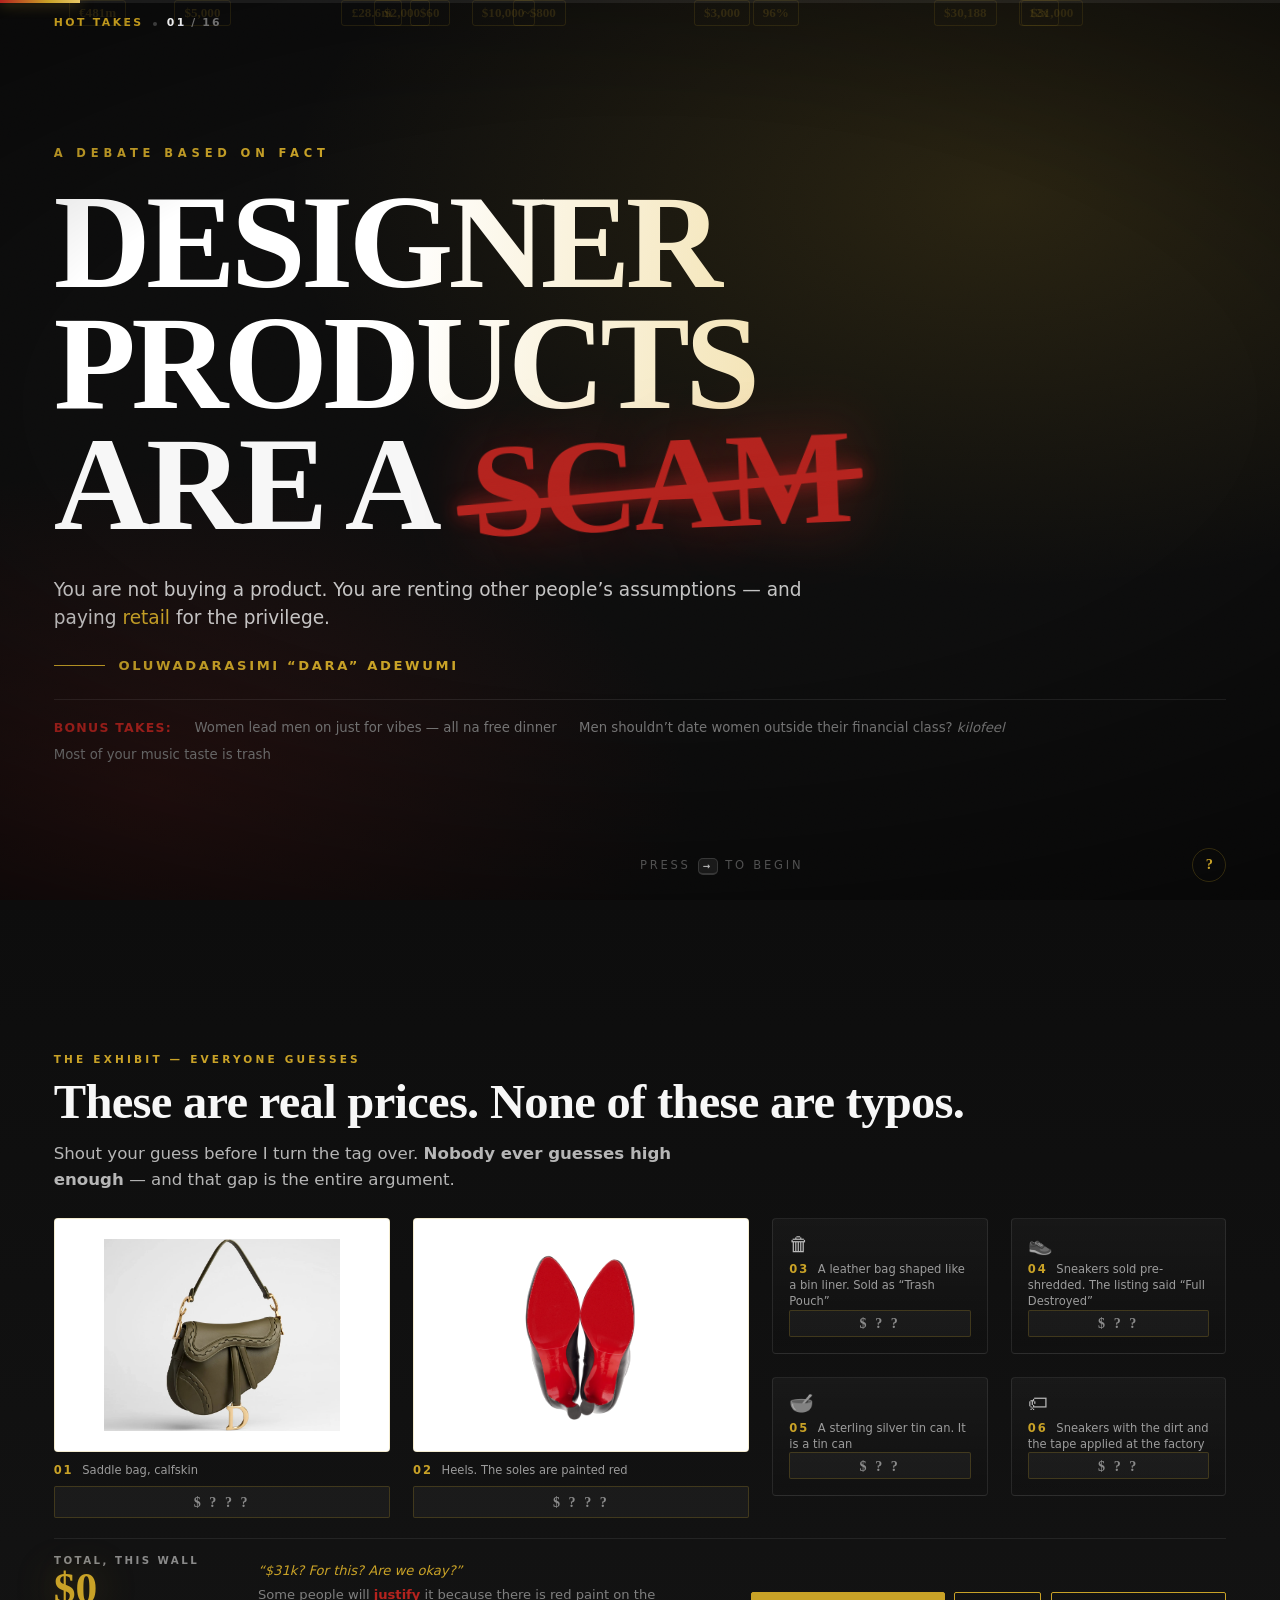
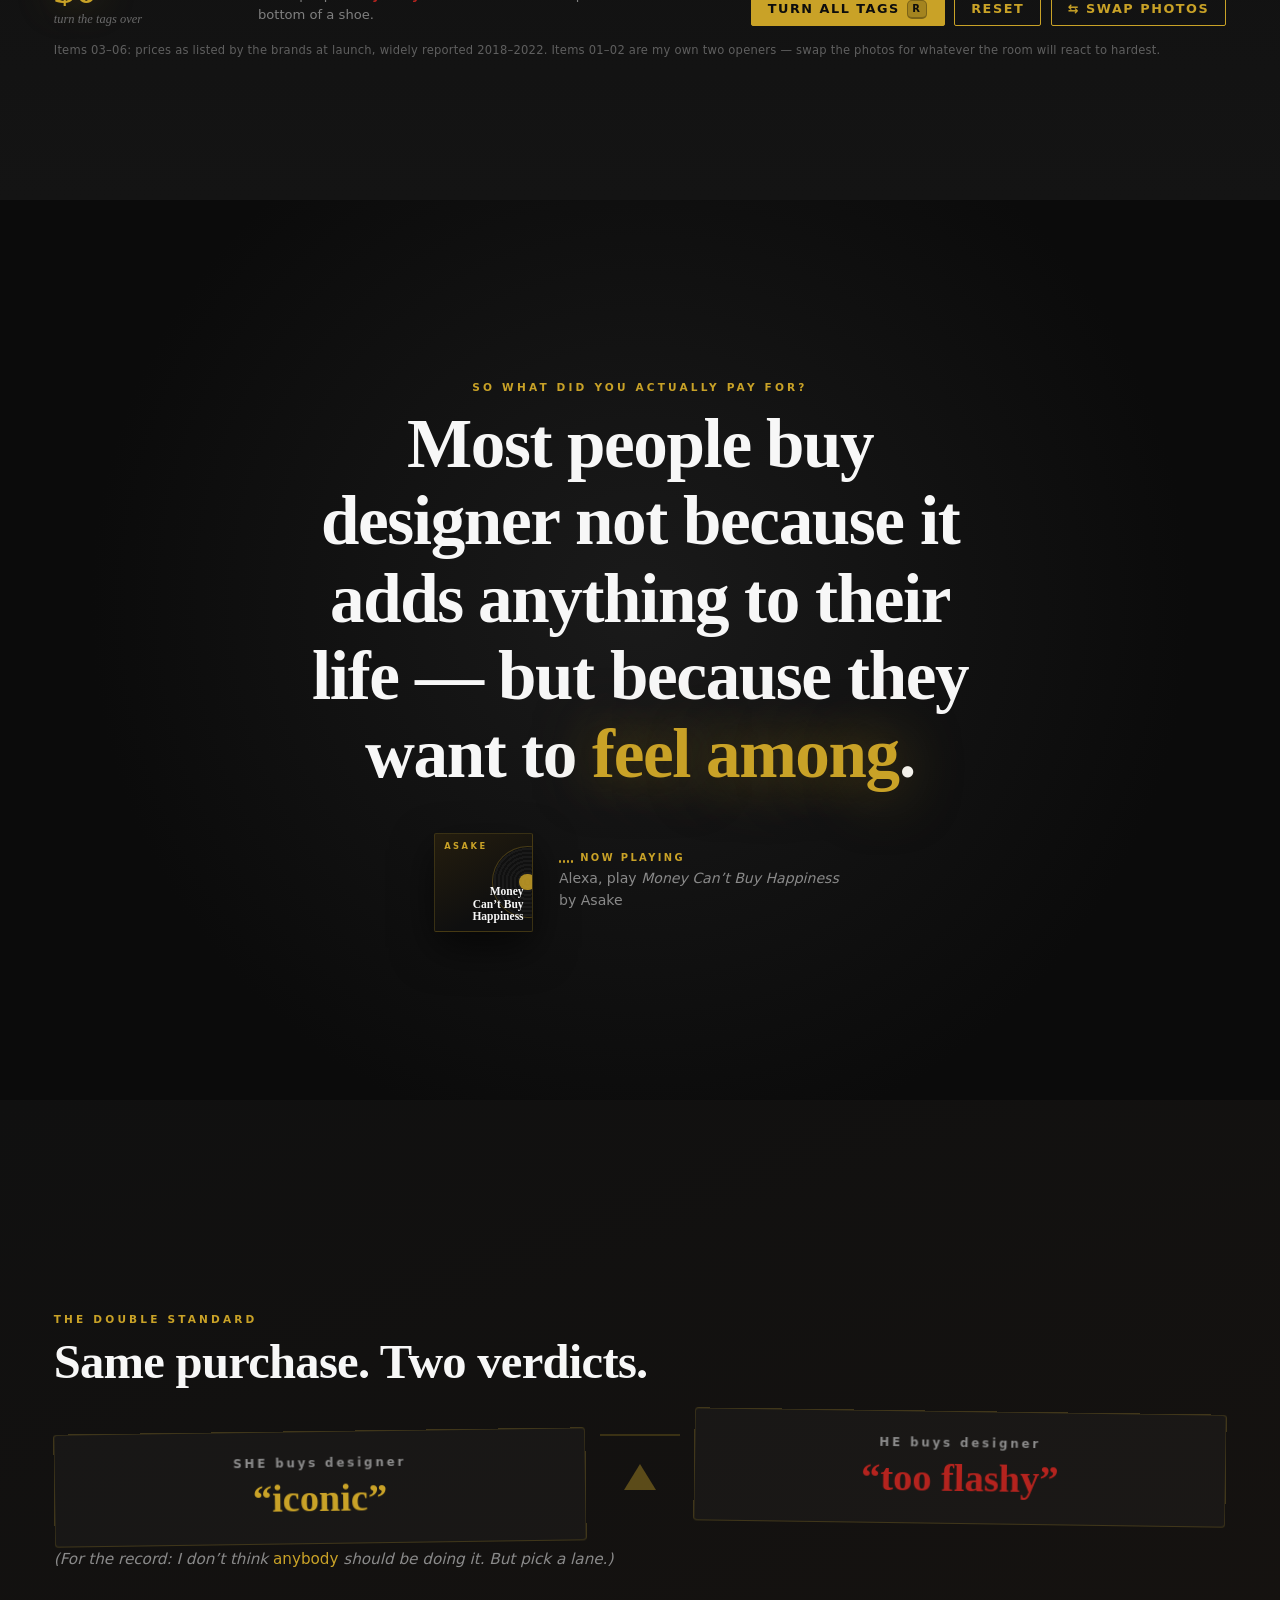
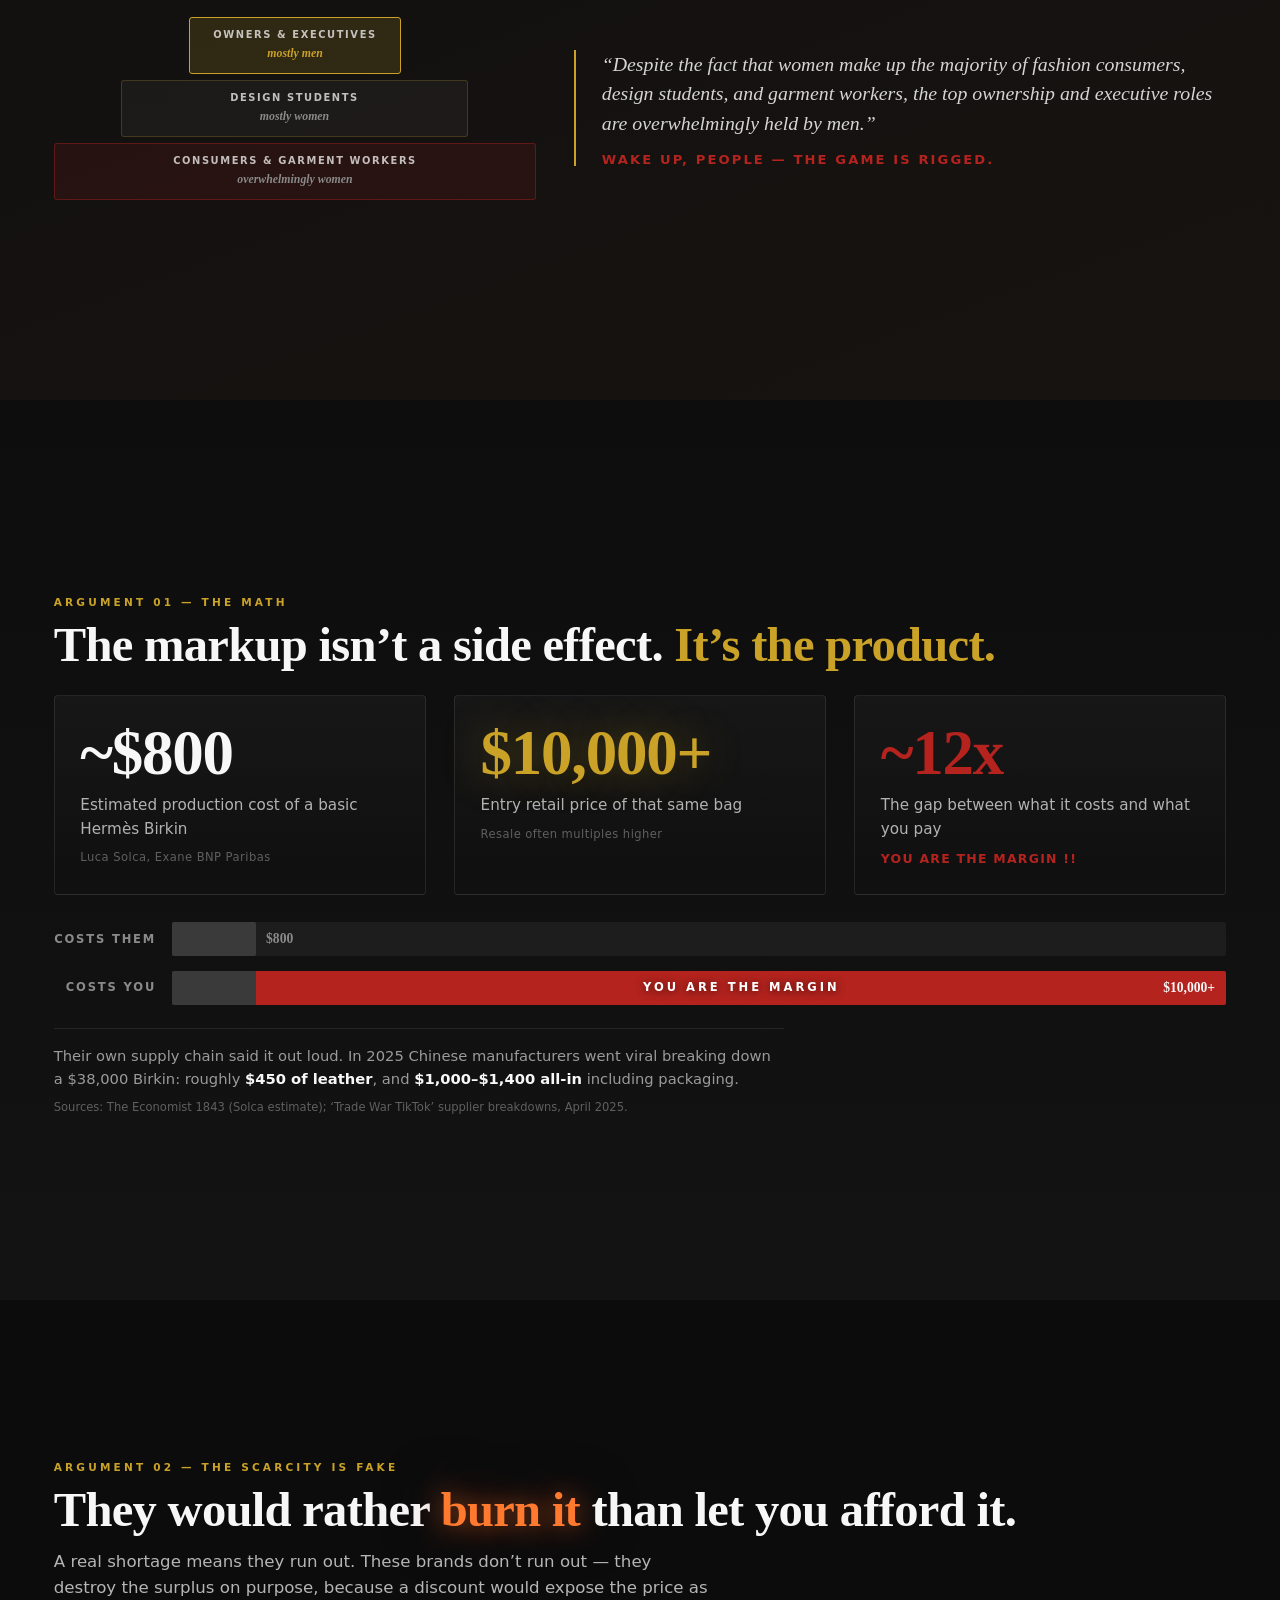
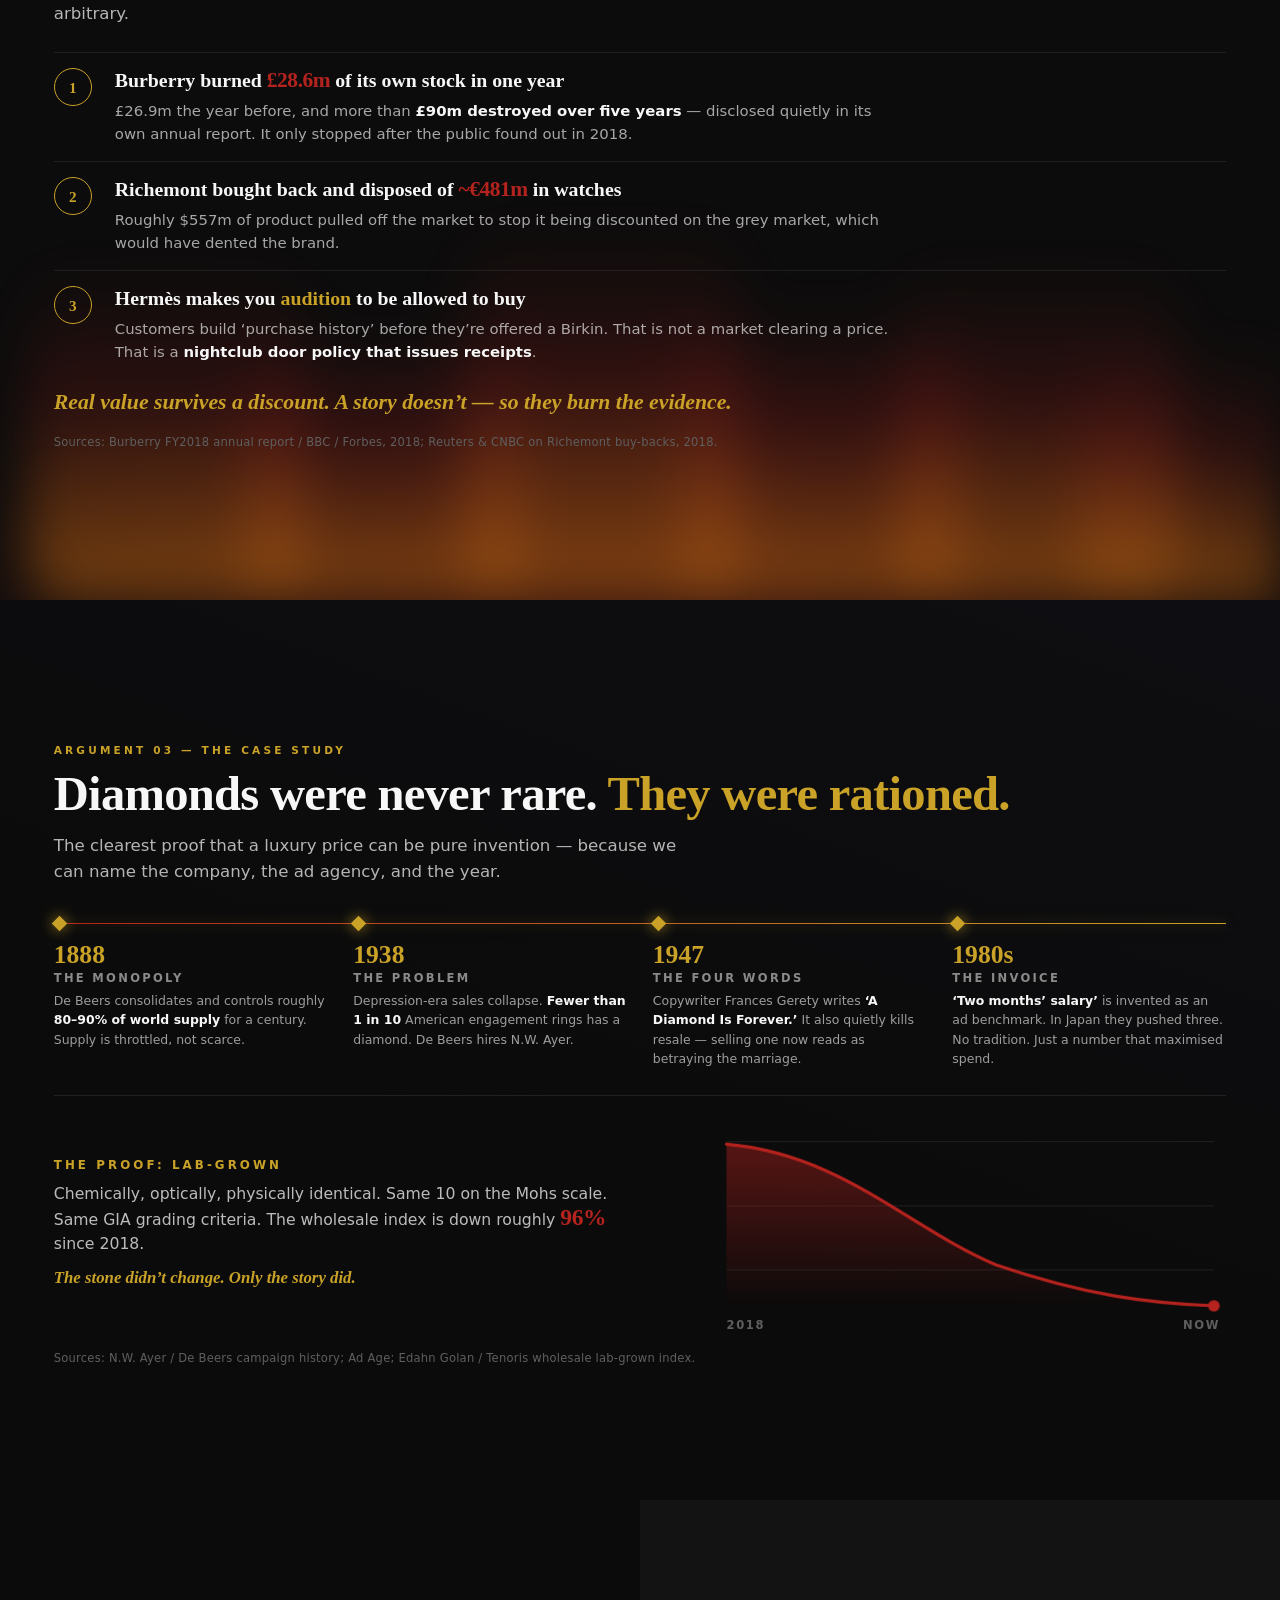
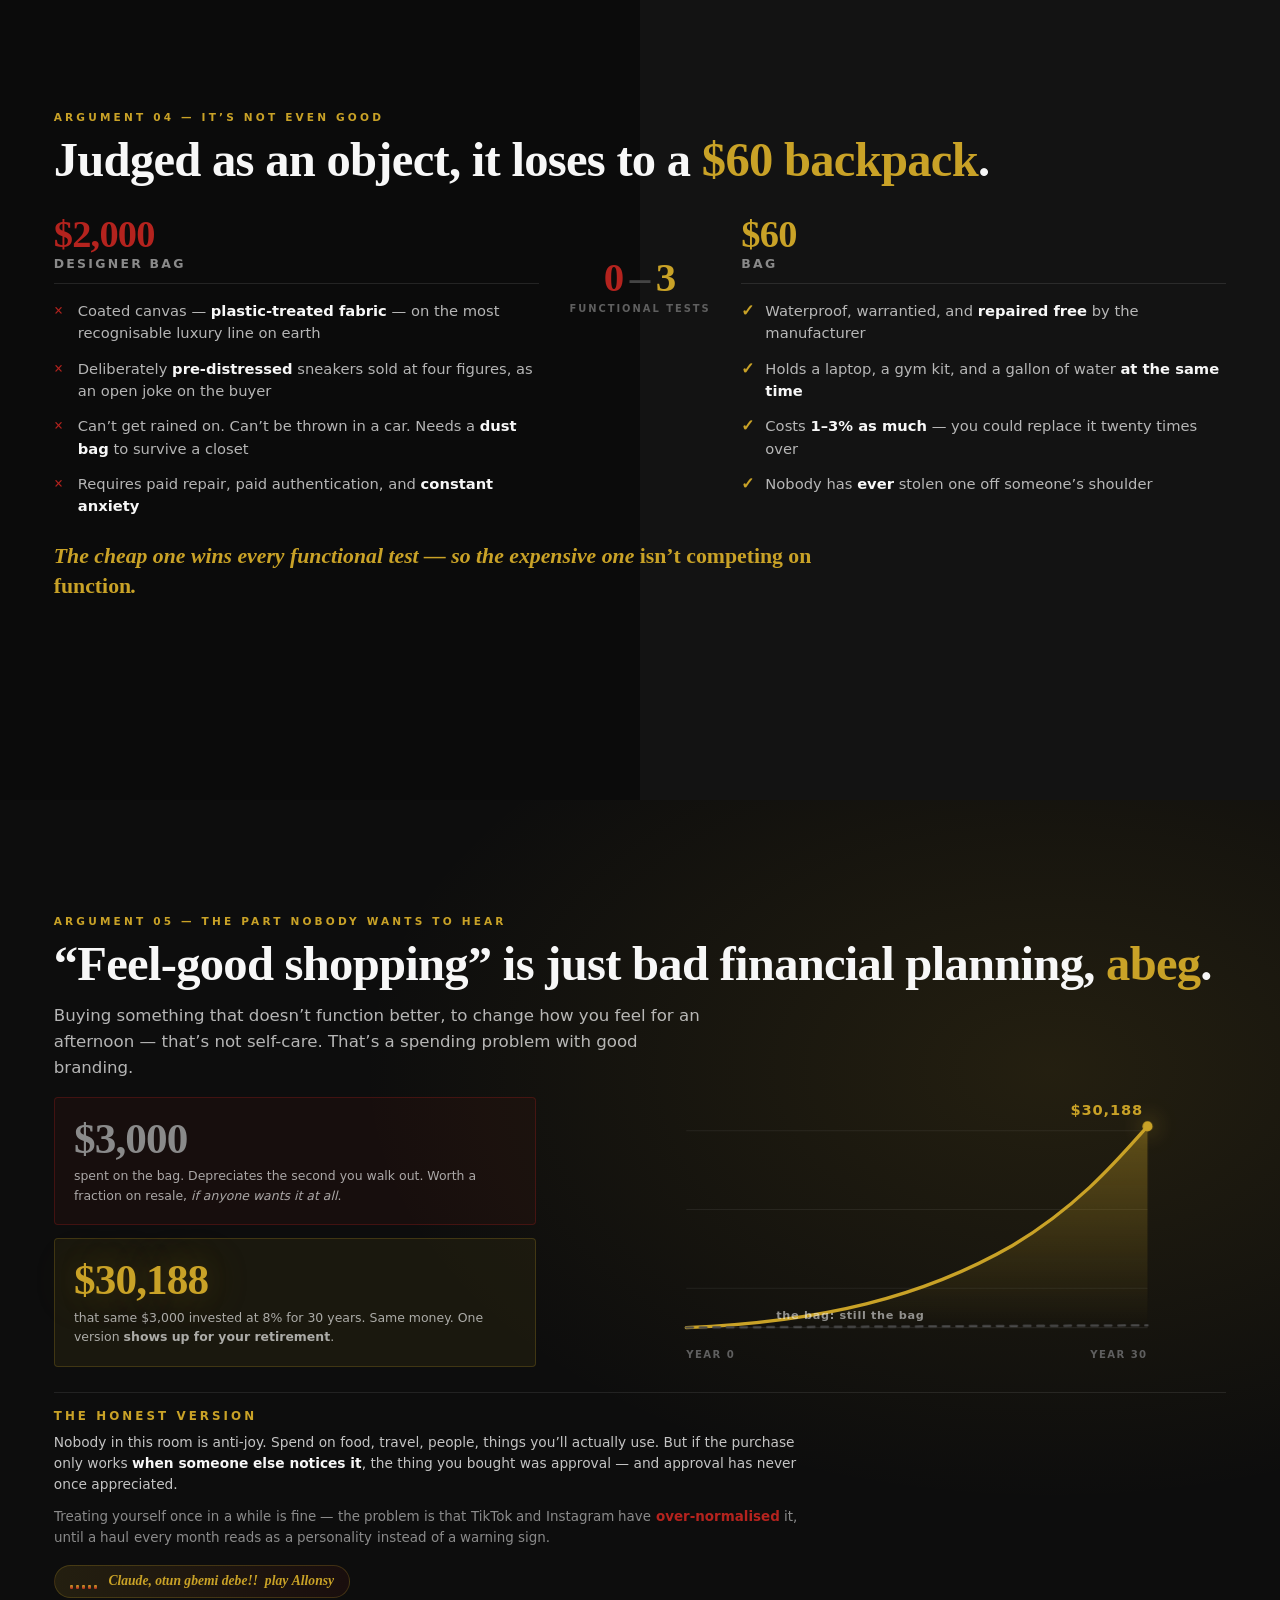
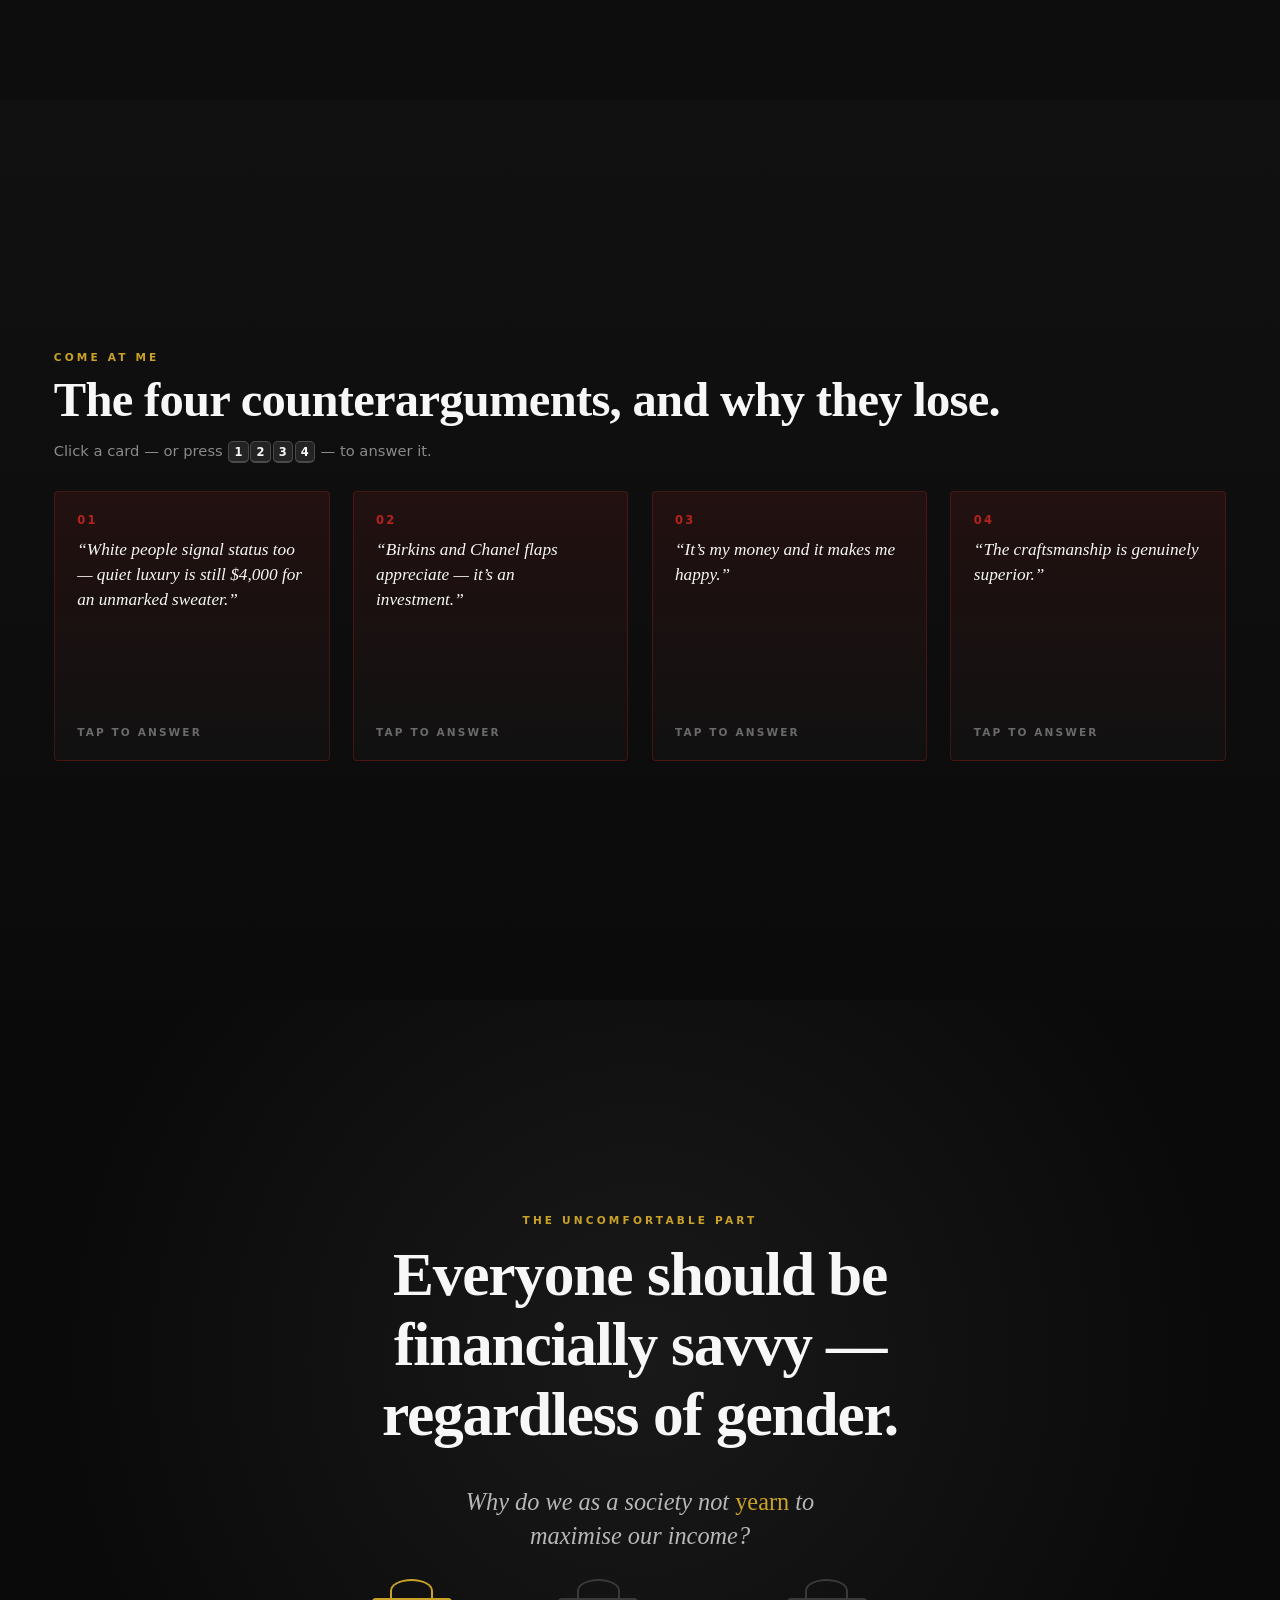
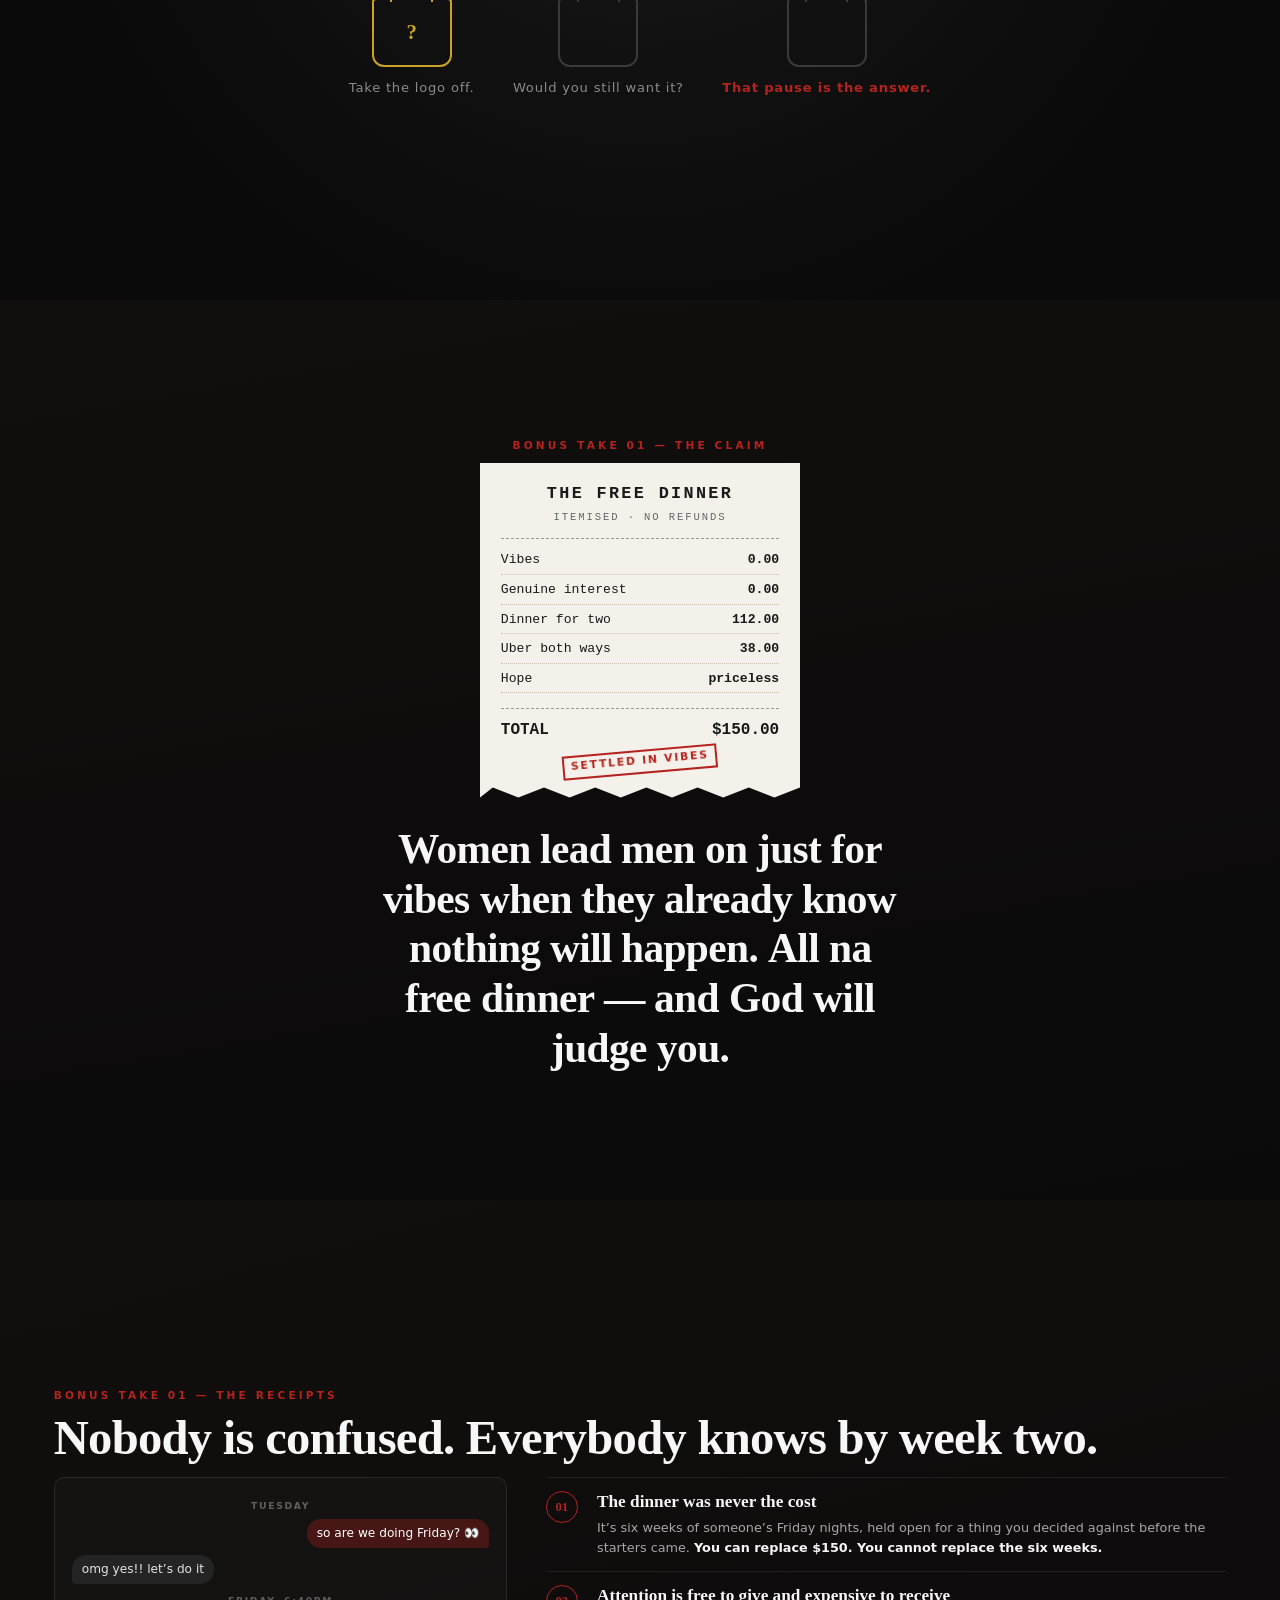
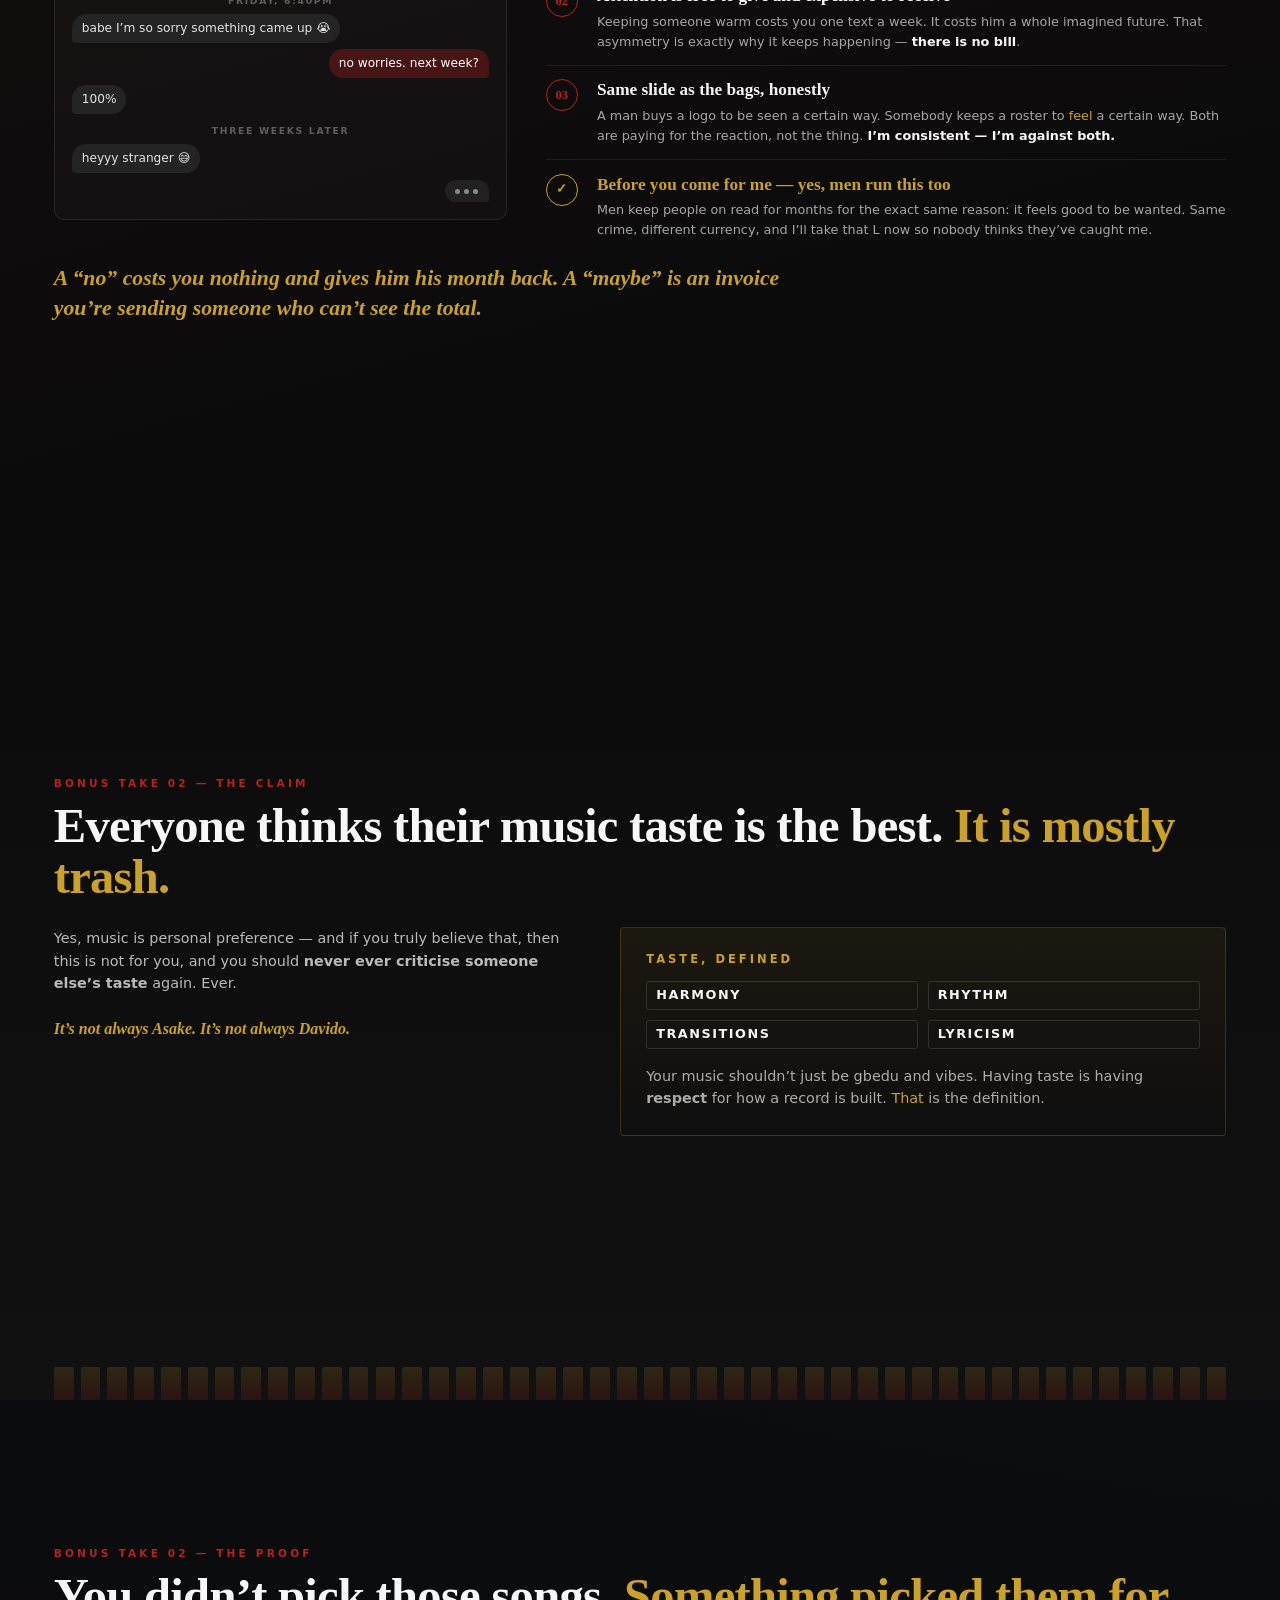
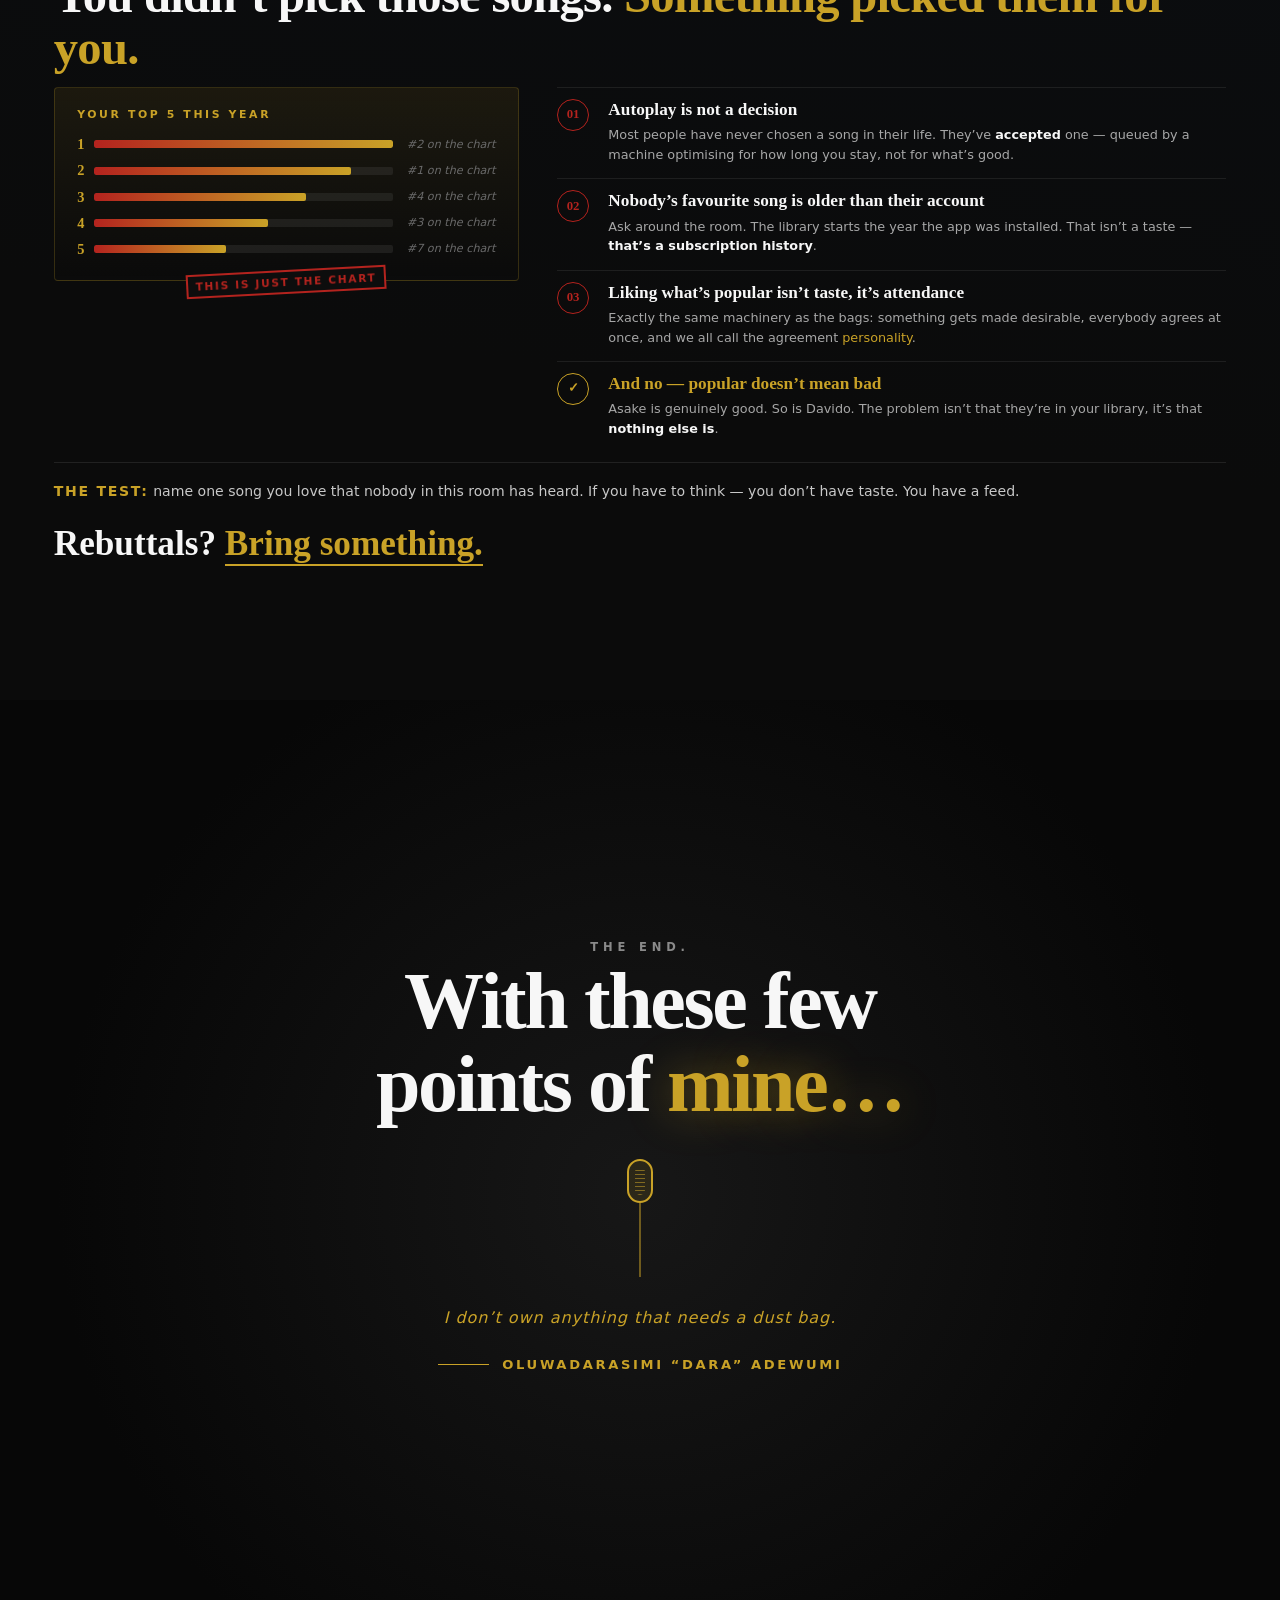
==== commit 20c7522d: "Rework slide 2 as an exhibit, split the bonus takes, fix slide 9 and the closer Slide 2 was a real-v" ====
--- a/hot-takes/index.html
+++ b/hot-takes/index.html
@@ -20,7 +20,7 @@
 <header class="hud" aria-hidden="true">
   <span class="hud-mark">HOT&nbsp;TAKES</span>
   <span class="hud-dot"></span>
-  <span class="hud-slide"><b id="slideNum">01</b>&thinsp;/&thinsp;14</span>
+  <span class="hud-slide"><b id="slideNum">01</b>&thinsp;/&thinsp;<span id="slideTotal">16</span></span>
 </header>
 
 <button class="hud-help" id="helpBtn" title="Keyboard shortcuts (press ?)">?</button>
@@ -65,62 +65,91 @@
   <div class="scroll-cue r" data-r="9" aria-hidden="true">press <kbd>&rarr;</kbd> to begin</div>
 </section>
 
-<!-- ─────────────── 02 · THE GAME ─────────────── -->
-<section class="slide slide--game" data-notes="SETUP: swap in two photos of the SAME model — one authentic, one high-quality replica (edit assets/exhibit-a.png and exhibit-b.png, or click the ⇄ button to load your own). Make everyone commit OUT LOUD before you tally. Press R to reveal. The line is: 'Half of you got it wrong. So what exactly did the extra $3,000 buy?'">
-  <div class="wrap">
-    <p class="eyebrow r" data-r="1">OPENING GAME &mdash; EVERYONE PLAYS</p>
-    <h2 class="h2 r" data-r="2">This is just pure madness.</h2>
-    <p class="lede r" data-r="3">One of these is authentic. One cost 3% of the price.
-      Hands up &mdash; no talking. <b>Commit out loud</b> before I reveal it.</p>
-
-    <div class="game" id="game">
-      <figure class="card-vote r" data-r="4" data-choice="A">
-        <div class="card-shell">
-          <div class="card-glow"></div>
-          <img src="assets/exhibit-a.png" alt="Exhibit A — a designer handbag" data-swap>
-          <figcaption class="card-cap">EXHIBIT&nbsp;A</figcaption>
-          <div class="verdict verdict--real"><span>AUTHENTIC</span><small>$31,000</small></div>
-        </div>
-        <button class="vote-btn" type="button">
-          <span class="vote-key">A</span> Vote A
-          <b class="vote-count" data-count>0</b>
-        </button>
+<!-- ─────────────── 02 · THE EXHIBIT ─────────────── -->
+<section class="slide slide--exhibit" data-notes="Run it as a museum tour, not a quiz. Point at one item, make the room shout a guess OUT LOUD, then click that card to turn its tag over. Nobody guesses high enough — that reaction IS the argument. Click cards one at a time for maximum pain, or press R to flip the whole wall at once. Then read the total and go straight to slide 3. The line is: 'Not one of you guessed high enough. That gap between what you guessed and what it costs — that gap is the whole scam.'">
+  <div class="wrap">
+    <p class="eyebrow r" data-r="1">THE EXHIBIT &mdash; EVERYONE GUESSES</p>
+    <h2 class="h2 r" data-r="2">These are real prices. None of these are typos.</h2>
+    <p class="lede r" data-r="3">Shout your guess before I turn the tag over.
+      <b>Nobody ever guesses high enough</b> &mdash; and that gap is the entire argument.</p>
+
+    <div class="exhibits" id="exhibits">
+      <figure class="ex ex--photo r" data-r="4" data-price="31000">
+        <div class="ex-frame">
+          <div class="ex-glow"></div>
+          <img src="assets/exhibit-a.png" alt="A designer saddle bag in olive leather" data-swap>
+        </div>
+        <figcaption>
+          <b>01</b> Saddle bag, calfskin
+          <span class="ex-tag"><i class="ex-guess">$&nbsp;?&nbsp;?&nbsp;?</i><i class="ex-price">$31,000</i></span>
+        </figcaption>
       </figure>
 
-      <div class="game-mid" aria-hidden="true">
-        <div class="vs">VS</div>
-        <div class="split-meter"><i id="splitA"></i><i id="splitB"></i></div>
-        <div class="split-label" id="splitLabel">no votes yet</div>
-      </div>
-
-      <figure class="card-vote r" data-r="5" data-choice="B">
-        <div class="card-shell">
-          <div class="card-glow"></div>
-          <img src="assets/exhibit-b.png" alt="Exhibit B — designer footwear" data-swap>
-          <figcaption class="card-cap">EXHIBIT&nbsp;B</figcaption>
-          <div class="verdict verdict--fake"><span>3% OF THE PRICE</span><small>$5,000</small></div>
-        </div>
-        <button class="vote-btn" type="button">
-          <span class="vote-key">B</span> Vote B
-          <b class="vote-count" data-count>0</b>
-        </button>
+      <figure class="ex ex--photo r" data-r="5" data-price="5000">
+        <div class="ex-frame">
+          <div class="ex-glow"></div>
+          <img src="assets/exhibit-b.png" alt="Black heels with red lacquered soles" data-swap>
+        </div>
+        <figcaption>
+          <b>02</b> Heels. The soles are painted red
+          <span class="ex-tag"><i class="ex-guess">$&nbsp;?&nbsp;?&nbsp;?</i><i class="ex-price">$5,000</i></span>
+        </figcaption>
       </figure>
-    </div>
-
-    <div class="game-bar r" data-r="6">
-      <p class="game-quips">
+
+      <div class="ex-grid">
+        <figure class="ex ex--card r" data-r="6" data-price="1790">
+          <div class="ex-icon" aria-hidden="true">&#128465;</div>
+          <figcaption>
+            <b>03</b> A leather bag shaped like a bin liner. Sold as &ldquo;Trash Pouch&rdquo;
+            <span class="ex-tag"><i class="ex-guess">$&nbsp;?&nbsp;?</i><i class="ex-price">$1,790</i></span>
+          </figcaption>
+        </figure>
+
+        <figure class="ex ex--card r" data-r="7" data-price="1850">
+          <div class="ex-icon" aria-hidden="true">&#128095;</div>
+          <figcaption>
+            <b>04</b> Sneakers sold pre-shredded. The listing said &ldquo;Full Destroyed&rdquo;
+            <span class="ex-tag"><i class="ex-guess">$&nbsp;?&nbsp;?</i><i class="ex-price">$1,850</i></span>
+          </figcaption>
+        </figure>
+
+        <figure class="ex ex--card r" data-r="8" data-price="1000">
+          <div class="ex-icon" aria-hidden="true">&#129379;</div>
+          <figcaption>
+            <b>05</b> A sterling silver tin can. It is a tin can
+            <span class="ex-tag"><i class="ex-guess">$&nbsp;?&nbsp;?</i><i class="ex-price">$1,000</i></span>
+          </figcaption>
+        </figure>
+
+        <figure class="ex ex--card r" data-r="9" data-price="530">
+          <div class="ex-icon" aria-hidden="true">&#127991;</div>
+          <figcaption>
+            <b>06</b> Sneakers with the dirt and the tape applied at the factory
+            <span class="ex-tag"><i class="ex-guess">$&nbsp;?&nbsp;?</i><i class="ex-price">$530</i></span>
+          </figcaption>
+        </figure>
+      </div>
+    </div>
+
+    <div class="ex-bar r" data-r="10">
+      <div class="ex-total">
+        <span class="ex-total-cap">Total, this wall</span>
+        <b class="ex-total-num" id="exTotal">$0</b>
+        <em id="exTotalNote">turn the tags over</em>
+      </div>
+      <p class="ex-quips">
         <span>&ldquo;$31k? For <i>this</i>? Are we okay?&rdquo;</span>
-        <span>&ldquo;Why in God&rsquo;s name is this $5k?&rdquo;</span>
-        <span>Some people will <b>justify</b> paying more because there is red paint on the bottom of their shoe.</span>
+        <span>Some people will <b>justify</b> it because there is red paint on the bottom of a shoe.</span>
       </p>
-      <div class="game-ctl">
-        <button class="btn" id="revealBtn" type="button">Reveal <kbd>R</kbd></button>
+      <div class="ex-ctl">
+        <button class="btn" id="revealBtn" type="button">Turn all tags <kbd>R</kbd></button>
         <button class="btn btn--ghost" id="resetBtn" type="button">Reset</button>
-        <label class="btn btn--ghost" title="Load your own images">&#8646; Swap photos
+        <label class="btn btn--ghost" title="Load your own photos">&#8646; Swap photos
           <input type="file" id="swapInput" accept="image/*" multiple hidden>
         </label>
       </div>
     </div>
+    <cite class="src r" data-r="11">Items 03&ndash;06: prices as listed by the brands at launch, widely reported 2018&ndash;2022. Items 01&ndash;02 are my own two openers &mdash; swap the photos for whatever the room will react to hardest.</cite>
   </div>
 </section>
 
@@ -129,10 +158,22 @@
   <div class="wrap wrap--center">
     <p class="eyebrow r" data-r="1">SO WHAT DID YOU ACTUALLY PAY FOR?</p>
     <p class="thesis" data-split>Most people buy designer not because it adds anything to their life &mdash; but because they want to <em>feel among</em>.</p>
-    <p class="thesis-tag r" data-r="9">
-      <span class="note-ico" aria-hidden="true">&#9834;</span>
-      Alexa, play <i>Money Can&rsquo;t Buy Happiness</i> by Asake
-    </p>
+
+    <div class="now-playing r" data-r="9">
+      <div class="sleeve">
+        <div class="vinyl" aria-hidden="true"><i></i></div>
+        <!-- Drop the real cover in at assets/mcbh.jpg and it replaces the drawn sleeve automatically. -->
+        <img class="sleeve-art" src="assets/mcbh.jpg" alt="Money Can&rsquo;t Buy Happiness — Asake" hidden>
+        <div class="sleeve-drawn" aria-hidden="true">
+          <span class="sleeve-artist">ASAKE</span>
+          <span class="sleeve-title">Money<br>Can&rsquo;t Buy<br>Happiness</span>
+        </div>
+      </div>
+      <p class="np-copy">
+        <span class="np-cap"><span class="np-eq" aria-hidden="true"><i></i><i></i><i></i><i></i></span> Now playing</span>
+        Alexa, play <i>Money Can&rsquo;t Buy Happiness</i> by Asake
+      </p>
+    </div>
   </div>
 </section>
 
@@ -391,8 +432,15 @@
       <p>Nobody in this room is anti-joy. Spend on food, travel, people, things you&rsquo;ll actually use.
         But if the purchase only works <b>when someone else notices it</b>, the thing you bought was approval &mdash;
         and approval has never once appreciated.</p>
-      <p class="honest-aside">Claude, <i>orun gbemi debe</i>!! &nbsp;&#9834;&nbsp; play <i>Allons-y</i></p>
-    </div>
+      <p class="honest-sub" data-split>Treating yourself once in a while is fine &mdash; the problem is that TikTok
+        and Instagram have <em>over-normalised</em> it, until a haul every month reads as a personality
+        instead of a warning sign.</p>
+    </div>
+
+    <p class="cue-track r" data-r="6" aria-label="Claude, otun gbemi debe — play Allonsy">
+      <span class="cue-eq" aria-hidden="true"><i></i><i></i><i></i><i></i><i></i></span>
+      <span class="cue-words" data-letters>Claude, otun gbemi debe!! &nbsp;play Allonsy</span>
+    </p>
   </div>
 </section>
 
@@ -480,10 +528,10 @@
   </div>
 </section>
 
-<!-- ─────────────── 12 · BONUS TAKE 1 ─────────────── -->
-<section class="slide slide--bonus" data-notes="Delivered light, not scolding. This is the crowd-pleaser — let the room shout. Then move.">
+<!-- ─────────────── 12 · BONUS TAKE 1 — THE CLAIM ─────────────── -->
+<section class="slide slide--bonus" data-notes="Say it flat, then stop talking. Let the room react — the noise IS the transition. Do not defend it yet; the defence is the next slide, and arriving with receipts after they've already shouted is what wins it.">
   <div class="wrap wrap--center">
-    <p class="eyebrow eyebrow--red r" data-r="1">BONUS TAKE 01</p>
+    <p class="eyebrow eyebrow--red r" data-r="1">BONUS TAKE 01 &mdash; THE CLAIM</p>
     <div class="receipt r" data-r="2">
       <div class="receipt-head">
         <b>THE FREE DINNER</b>
@@ -503,11 +551,71 @@
   </div>
 </section>
 
-<!-- ─────────────── 13 · MUSIC TASTE ─────────────── -->
-<section class="slide slide--music" data-notes="End the takes on the invitation, not a thank-you. You WANT the argument — that's the point of the night.">
+<!-- ─────────────── 13 · BONUS TAKE 1 — THE RECEIPTS ─────────────── -->
+<section class="slide slide--thread" data-notes="This is the defence, so deliver it as evidence, not as a rant. Read the thread out loud in the voice — it lands as comedy first and indictment second. Concede the last card fast and loudly: men run their own version, and naming that BEFORE someone else does is what keeps the room with you. End on the ask: a no is free.">
+  <div class="wrap">
+    <p class="eyebrow eyebrow--red r" data-r="1">BONUS TAKE 01 &mdash; THE RECEIPTS</p>
+    <h2 class="h2 r" data-r="2">Nobody is confused. Everybody knows by week two.</h2>
+
+    <div class="thread-wrap">
+      <div class="thread r" data-r="3">
+        <div class="th-day">Tuesday</div>
+        <div class="msg msg--out">so are we doing Friday? &#128064;</div>
+        <div class="msg msg--in">omg yes!! let&rsquo;s do it</div>
+        <div class="th-day">Friday, 6:40pm</div>
+        <div class="msg msg--in">babe I&rsquo;m so sorry something came up &#128557;</div>
+        <div class="msg msg--out">no worries. next week?</div>
+        <div class="msg msg--in">100%</div>
+        <div class="th-day">Three weeks later</div>
+        <div class="msg msg--in">heyyy stranger &#128517;</div>
+        <div class="msg msg--out msg--typing"><i></i><i></i><i></i></div>
+      </div>
+
+      <ol class="claims">
+        <li class="r" data-r="4">
+          <span class="claim-n">01</span>
+          <div>
+            <h3>The dinner was never the cost</h3>
+            <p>It&rsquo;s six weeks of someone&rsquo;s Friday nights, held open for a thing you decided against
+              before the starters came. <b>You can replace $150. You cannot replace the six weeks.</b></p>
+          </div>
+        </li>
+        <li class="r" data-r="5">
+          <span class="claim-n">02</span>
+          <div>
+            <h3>Attention is free to give and expensive to receive</h3>
+            <p>Keeping someone warm costs you one text a week. It costs him a whole imagined future.
+              That asymmetry is exactly why it keeps happening &mdash; <b>there is no bill</b>.</p>
+          </div>
+        </li>
+        <li class="r" data-r="6">
+          <span class="claim-n">03</span>
+          <div>
+            <h3>Same slide as the bags, honestly</h3>
+            <p>A man buys a logo to be seen a certain way. Somebody keeps a roster to <em>feel</em> a certain way.
+              Both are paying for the reaction, not the thing. <b>I&rsquo;m consistent &mdash; I&rsquo;m against both.</b></p>
+          </div>
+        </li>
+        <li class="r conceded" data-r="7">
+          <span class="claim-n">&#10003;</span>
+          <div>
+            <h3>Before you come for me &mdash; yes, men run this too</h3>
+            <p>Men keep people on read for months for the exact same reason: it feels good to be wanted.
+              Same crime, different currency, and I&rsquo;ll take that L now so nobody thinks they&rsquo;ve caught me.</p>
+          </div>
+        </li>
+      </ol>
+    </div>
+
+    <p class="kicker-out r" data-r="8">A &ldquo;no&rdquo; costs you nothing and gives him his month back. A &ldquo;maybe&rdquo; is an invoice you&rsquo;re sending someone who can&rsquo;t see the total.</p>
+  </div>
+</section>
+
+<!-- ─────────────── 14 · BONUS TAKE 2 — THE CLAIM ─────────────── -->
+<section class="slide slide--music" data-notes="Lean into the arrogance here — it's funnier and it bait the room properly. The definition card is the part that makes you sound serious rather than snobbish, so slow down on those four words.">
   <div class="eq" aria-hidden="true"></div>
   <div class="wrap">
-    <p class="eyebrow eyebrow--red r" data-r="1">BONUS TAKE 02 &mdash; THE ASK</p>
+    <p class="eyebrow eyebrow--red r" data-r="1">BONUS TAKE 02 &mdash; THE CLAIM</p>
     <h2 class="h2 r" data-r="2">Everyone thinks their music taste is the best. <em>It is mostly trash.</em></h2>
 
     <div class="music-grid">
@@ -528,16 +636,77 @@
           record is built. <em>That</em> is the definition.</p>
       </div>
     </div>
-
-    <p class="callout r" data-r="6">Rebuttals? <em>Bring something.</em></p>
-  </div>
-</section>
-
-<!-- ─────────────── 14 · THE END ─────────────── -->
+  </div>
+</section>
+
+<!-- ─────────────── 15 · BONUS TAKE 2 — THE PROOF ─────────────── -->
+<section class="slide slide--algo" data-notes="Run the test on the room for real. Point at one person, make them name a song nobody else knows. The stalling is the evidence — same move as the blank-logo test, and it ties both bonus takes back to the main argument. Then end on the invitation, not a thank-you. You WANT the argument.">
+  <div class="wrap">
+    <p class="eyebrow eyebrow--red r" data-r="1">BONUS TAKE 02 &mdash; THE PROOF</p>
+    <h2 class="h2 r" data-r="2">You didn&rsquo;t pick those songs. <em>Something picked them for you.</em></h2>
+
+    <div class="algo">
+      <div class="wrapped r" data-r="3">
+        <h3>YOUR TOP 5 THIS YEAR</h3>
+        <ol class="wrapped-list">
+          <li><b>1</b><span class="bar" style="--w:100%"></span><i>#2 on the chart</i></li>
+          <li><b>2</b><span class="bar" style="--w:86%"></span><i>#1 on the chart</i></li>
+          <li><b>3</b><span class="bar" style="--w:71%"></span><i>#4 on the chart</i></li>
+          <li><b>4</b><span class="bar" style="--w:58%"></span><i>#3 on the chart</i></li>
+          <li><b>5</b><span class="bar" style="--w:44%"></span><i>#7 on the chart</i></li>
+        </ol>
+        <div class="wrapped-stamp">THIS IS JUST THE CHART</div>
+      </div>
+
+      <ol class="claims claims--tight">
+        <li class="r" data-r="4">
+          <span class="claim-n">01</span>
+          <div>
+            <h3>Autoplay is not a decision</h3>
+            <p>Most people have never chosen a song in their life. They&rsquo;ve <b>accepted</b> one &mdash;
+              queued by a machine optimising for how long you stay, not for what&rsquo;s good.</p>
+          </div>
+        </li>
+        <li class="r" data-r="5">
+          <span class="claim-n">02</span>
+          <div>
+            <h3>Nobody&rsquo;s favourite song is older than their account</h3>
+            <p>Ask around the room. The library starts the year the app was installed.
+              That isn&rsquo;t a taste &mdash; <b>that&rsquo;s a subscription history</b>.</p>
+          </div>
+        </li>
+        <li class="r" data-r="6">
+          <span class="claim-n">03</span>
+          <div>
+            <h3>Liking what&rsquo;s popular isn&rsquo;t taste, it&rsquo;s attendance</h3>
+            <p>Exactly the same machinery as the bags: something gets made desirable, everybody
+              agrees at once, and we all call the agreement <em>personality</em>.</p>
+          </div>
+        </li>
+        <li class="r conceded" data-r="7">
+          <span class="claim-n">&#10003;</span>
+          <div>
+            <h3>And no &mdash; popular doesn&rsquo;t mean bad</h3>
+            <p>Asake is genuinely good. So is Davido. The problem isn&rsquo;t that they&rsquo;re in your library,
+              it&rsquo;s that <b>nothing else is</b>.</p>
+          </div>
+        </li>
+      </ol>
+    </div>
+
+    <div class="taste-test r" data-r="8">
+      <p><b>THE TEST:</b> name one song you love that nobody in this room has heard.
+        If you have to think &mdash; you don&rsquo;t have taste. You have a feed.</p>
+      <p class="callout">Rebuttals? <em>Bring something.</em></p>
+    </div>
+  </div>
+</section>
+
+<!-- ─────────────── 16 · THE END ─────────────── -->
 <section class="slide slide--end" data-notes="Mic drop. Don't say thank you — say 'the floor is open.' Then shut up and let them come.">
   <div class="wrap wrap--center">
-    <h2 class="end-line r" data-r="1">The end.</h2>
-    <p class="end-sub r" data-r="2">With these few points of mine &hellip;</p>
+    <p class="end-sub r" data-r="1">The end.</p>
+    <h2 class="end-line" data-split>With these few points of mine&hellip;</h2>
     <div class="mic" aria-hidden="true">
       <div class="mic-body"><i></i></div>
       <div class="mic-stand"></div>
@@ -573,9 +742,8 @@
       <dt><kbd>N</kbd></dt><dd>speaker notes</dd>
       <dt><kbd>O</kbd></dt><dd>slide overview</dd>
       <dt><kbd>B</kbd></dt><dd>blackout (kill the screen mid-argument)</dd>
-      <dt><kbd>A</kbd> <kbd>B</kbd></dt><dd>tally votes on the game slide</dd>
-      <dt><kbd>R</kbd></dt><dd>reveal the game answer</dd>
-      <dt><kbd>1</kbd>&ndash;<kbd>4</kbd></dt><dd>flip a rebuttal card</dd>
+      <dt><kbd>R</kbd></dt><dd>turn every price tag on the exhibit</dd>
+      <dt><kbd>1</kbd>&ndash;<kbd>6</kbd></dt><dd>turn one exhibit tag &middot; flip one rebuttal card</dd>
       <dt><kbd>?</kbd></dt><dd>this panel</dd>
     </dl>
     <button class="btn" id="helpClose" type="button">Got it</button>
--- a/hot-takes/css/styles.css
+++ b/hot-takes/css/styles.css
@@ -35,6 +35,8 @@
   -webkit-font-smoothing:antialiased;
 }
 img{max-width:100%;display:block}
+/* An author `display` rule beats the UA's [hidden] rule, so restate it. */
+[hidden]{display:none !important}
 em{font-style:normal;color:var(--gold)}
 b,strong{font-weight:700}
 kbd{
@@ -250,84 +252,86 @@
   to{transform:translateY(-22vh) rotate(var(--rot,0deg));opacity:0}
 }
 
-/* ═══ 02 · THE GAME ═══════════════════════════════════════ */
-.slide--game{background:linear-gradient(180deg,#0d0d0d,#141414)}
-.game{
-  display:grid;grid-template-columns:1fr auto 1fr;gap:clamp(1rem,2.4vw,2.4rem);
-  align-items:start;margin:0 0 1.6rem;
-}
-.card-vote{margin:0}
-.card-shell{
+/* ═══ 02 · THE EXHIBIT ═══════════════════════════════════ */
+.slide--exhibit{background:linear-gradient(180deg,#0d0d0d,#141414)}
+.exhibits{
+  display:grid;grid-template-columns:1fr 1fr 1.35fr;gap:clamp(.8rem,1.8vw,1.6rem);
+  align-items:start;margin:0 0 clamp(.9rem,2.2vh,1.5rem);
+}
+.ex-grid{display:grid;grid-template-columns:1fr 1fr;gap:clamp(.8rem,1.8vw,1.6rem)}
+
+.ex{margin:0;cursor:pointer;display:flex;flex-direction:column;gap:.6rem}
+.ex figcaption{
+  font-size:clamp(.72rem,min(.82vw,1.4vh),.84rem);color:rgba(247,247,247,.6);line-height:1.4;
+}
+.ex figcaption b{
+  display:inline-block;margin-right:.45em;color:var(--gold);
+  font:700 .72rem/1 var(--sans);letter-spacing:.16em;
+}
+
+/* the price tag itself — a flipping card */
+.ex-tag{
+  display:block;margin-top:.5rem;position:relative;height:2rem;perspective:600px;
+}
+.ex-tag i{
+  position:absolute;inset:0;display:flex;align-items:center;justify-content:center;
+  border:1px solid var(--line);border-radius:2px;font-style:normal;
+  font:700 clamp(.85rem,min(1.1vw,1.8vh),1.15rem)/1 var(--serif);
+  backface-visibility:hidden;-webkit-backface-visibility:hidden;
+  transition:transform .55s var(--ease);
+}
+.ex-guess{background:rgba(255,255,255,.04);color:var(--smoke);letter-spacing:.18em}
+.ex-price{
+  background:rgba(180,35,30,.16);border-color:var(--blood);color:#ff6a63;
+  transform:rotateX(180deg);letter-spacing:.02em;
+}
+.ex.turned .ex-guess{transform:rotateX(180deg)}
+.ex.turned .ex-price{transform:rotateX(0)}
+.ex.turned figcaption{color:rgba(247,247,247,.85)}
+
+/* photographed exhibits */
+.ex-frame{
   position:relative;border:1px solid var(--line);background:#fff;border-radius:4px;
-  overflow:hidden;height:clamp(150px,34vh,300px);
-  transition:.45s var(--ease);
-}
-.card-vote:hover .card-shell{transform:translateY(-6px);box-shadow:0 26px 60px rgba(0,0,0,.6)}
-.card-shell img{
-  width:100%;height:100%;object-fit:contain;background:#fff;padding:6%;
-  filter:grayscale(.15) contrast(1.04);transition:filter .6s var(--ease);
-}
-.card-glow{
+  overflow:hidden;height:clamp(130px,26vh,240px);transition:.45s var(--ease);
+}
+.ex:hover .ex-frame{transform:translateY(-5px);box-shadow:0 24px 55px rgba(0,0,0,.6)}
+.ex-frame img{width:100%;height:100%;object-fit:contain;background:#fff;padding:6%;
+  filter:grayscale(.12) contrast(1.04);transition:filter .6s var(--ease)}
+.ex.turned .ex-frame img{filter:grayscale(.55) contrast(1.02)}
+.ex-glow{
   position:absolute;inset:0;z-index:2;pointer-events:none;
-  background:linear-gradient(115deg,transparent 30%,rgba(255,255,255,.55) 48%,transparent 62%);
+  background:linear-gradient(115deg,transparent 30%,rgba(255,255,255,.5) 48%,transparent 62%);
   transform:translateX(-120%);
 }
-.card-vote:hover .card-glow{transition:transform .9s var(--ease);transform:translateX(120%)}
-.card-cap{
-  position:absolute;left:0;bottom:0;z-index:3;
-  background:var(--ink);color:var(--gold);
-  font:700 .7rem/1 var(--sans);letter-spacing:.24em;padding:.6em .95em;
-}
-.verdict{
-  position:absolute;inset:0;z-index:4;display:grid;place-content:center;text-align:center;gap:.3rem;
-  background:rgba(13,13,13,.9);opacity:0;transform:scale(1.25);pointer-events:none;
-  transition:.5s var(--ease);
-}
-.verdict span{font:700 clamp(1.1rem,2.2vw,1.9rem)/1 var(--serif);letter-spacing:.04em}
-.verdict small{font:600 .8rem/1 var(--sans);letter-spacing:.2em;color:rgba(247,247,247,.6)}
-.verdict--real span{color:var(--gold)}
-.verdict--fake span{color:var(--blood)}
-.is-revealed .verdict{opacity:1;transform:scale(1)}
-.is-revealed .card-shell img{filter:grayscale(.65) contrast(1.02)}
-
-.vote-btn{
-  display:flex;align-items:center;gap:.6rem;width:100%;margin-top:.7rem;
-  background:transparent;border:1px solid var(--line);color:var(--paper);
-  font:600 .82rem/1 var(--sans);letter-spacing:.1em;text-transform:uppercase;
-  padding:.8em 1em;cursor:pointer;border-radius:3px;transition:.25s var(--ease);
-}
-.vote-btn:hover{border-color:var(--gold);background:rgba(201,162,39,.1)}
-.vote-btn:active{transform:scale(.97)}
-.vote-key{
-  width:22px;height:22px;display:grid;place-content:center;flex:none;
-  border:1px solid var(--gold);color:var(--gold);border-radius:3px;font-size:.7rem;
-}
-.vote-count{margin-left:auto;color:var(--gold);font-variant-numeric:tabular-nums;font-size:1.15rem}
-.vote-count.pop{animation:pop .3s var(--ease)}
-@keyframes pop{50%{transform:scale(1.5);color:var(--gold-lit)}}
-
-.game-mid{display:flex;flex-direction:column;align-items:center;gap:.9rem;padding-top:clamp(1rem,6vh,3.5rem)}
-.vs{
-  font:700 1rem/1 var(--serif);letter-spacing:.2em;color:var(--blood);
-  border:1px solid var(--blood);border-radius:50%;width:44px;height:44px;
-  display:grid;place-content:center;
-}
-.split-meter{
-  width:10px;height:clamp(70px,12vh,130px);border:1px solid var(--line);border-radius:6px;
-  overflow:hidden;display:flex;flex-direction:column;
-}
-.split-meter i{display:block;width:100%;height:0;transition:height .5s var(--ease)}
-#splitA{background:var(--gold)}
-#splitB{background:var(--blood);margin-top:auto}
-.split-label{font-size:.68rem;letter-spacing:.14em;text-transform:uppercase;color:#6a6a6a;text-align:center}
-
-.game-bar{display:flex;flex-wrap:wrap;gap:1.4rem;align-items:flex-end;justify-content:space-between;
-  border-top:1px solid rgba(255,255,255,.08);padding-top:clamp(.7rem,1.7vh,1.1rem)}
-.game-quips{margin:0;display:flex;flex-direction:column;gap:.25rem;font-size:.86rem;color:#7f7f7f;max-width:62ch}
-.game-quips span:nth-child(-n+2){color:var(--gold);font-style:italic}
-.game-quips b{color:var(--blood)}
-.game-ctl{display:flex;gap:.6rem;flex-wrap:wrap}
-.game-ctl label{display:inline-flex;align-items:center}
+.ex:hover .ex-glow{transition:transform .9s var(--ease);transform:translateX(120%)}
+
+/* placard exhibits */
+.ex--card{
+  border:1px solid rgba(255,255,255,.09);border-radius:4px;
+  padding:clamp(.7rem,1.4vw,1rem);gap:.4rem;
+  background:linear-gradient(180deg,rgba(255,255,255,.035),transparent);
+  transition:border-color .35s var(--ease),transform .35s var(--ease);
+}
+.ex--card:hover{border-color:var(--line);transform:translateY(-4px)}
+.ex-icon{font-size:clamp(1.1rem,2.2vh,1.5rem);line-height:1;filter:grayscale(1) opacity(.72)}
+.ex--card .ex-tag{margin-top:auto;height:1.7rem}
+
+/* running total */
+.ex-bar{display:flex;flex-wrap:wrap;gap:clamp(1rem,2.4vw,2.2rem);align-items:flex-end;
+  justify-content:space-between;border-top:1px solid rgba(255,255,255,.08);padding-top:1rem}
+.ex-total{display:flex;flex-direction:column;gap:.15rem;flex:none}
+.ex-total-cap{font:600 .64rem/1 var(--sans);letter-spacing:.24em;text-transform:uppercase;color:var(--smoke)}
+.ex-total-num{
+  font:700 clamp(1.6rem,min(3.4vw,5vh),2.8rem)/1 var(--serif);color:var(--gold);
+  font-variant-numeric:tabular-nums;text-shadow:0 0 40px rgba(201,162,39,.35);
+}
+.ex-total em{font:italic 400 .78rem/1 var(--serif);color:#6a6a6a}
+.ex-quips{margin:0;display:flex;flex-direction:column;gap:.25rem;
+  font-size:.82rem;color:#7f7f7f;max-width:52ch}
+.ex-quips span:first-child{color:var(--gold);font-style:italic}
+.ex-quips b{color:var(--blood)}
+.ex-ctl{display:flex;gap:.6rem;flex-wrap:wrap}
+.ex-ctl label{display:inline-flex;align-items:center}
 
 /* ═══ 03 · THESIS ═════════════════════════════════════════ */
 .slide--thesis{
@@ -341,10 +345,45 @@
   color:var(--gold);position:relative;white-space:nowrap;
   text-shadow:0 0 60px rgba(201,162,39,.5);
 }
-.thesis-tag{
-  margin:clamp(2rem,5vh,3.4rem) 0 0;color:var(--smoke);
-  font-size:clamp(.9rem,1.15vw,1.05rem);
-}
+.now-playing{
+  display:flex;align-items:center;justify-content:center;gap:clamp(.9rem,2vw,1.6rem);
+  margin:clamp(1.6rem,4.5vh,3rem) auto 0;text-align:left;
+}
+.sleeve{
+  position:relative;flex:none;width:clamp(78px,11vh,116px);aspect-ratio:1;
+  border:1px solid var(--line);border-radius:2px;overflow:hidden;
+  background:linear-gradient(150deg,#241d0e,#0f0f0f 70%);
+  box-shadow:0 16px 40px rgba(0,0,0,.6);
+}
+.sleeve-art{width:100%;height:100%;object-fit:cover}
+.sleeve-drawn{
+  position:absolute;inset:0;display:flex;flex-direction:column;justify-content:space-between;
+  padding:.5rem .55rem;
+}
+.sleeve-artist{font:700 .52rem/1 var(--sans);letter-spacing:.3em;color:var(--gold)}
+.sleeve-title{font:700 .72rem/1.08 var(--serif);color:var(--paper);align-self:flex-end;text-align:right}
+/* the record peeking out of the sleeve */
+.vinyl{
+  position:absolute;right:-32%;top:50%;width:74%;aspect-ratio:1;margin-top:-37%;
+  border-radius:50%;background:
+    repeating-radial-gradient(circle,#1a1a1a 0 2px,#101010 2px 4px);
+  border:1px solid rgba(201,162,39,.3);
+}
+.vinyl i{position:absolute;inset:38%;border-radius:50%;background:var(--gold);opacity:.85}
+.slide.is-live .vinyl{animation:spin 6s linear 1.2s infinite}
+@keyframes spin{to{transform:rotate(360deg)}}
+.np-copy{margin:0;color:var(--smoke);font-size:clamp(.88rem,min(1.1vw,1.8vh),1.02rem);max-width:32ch}
+.np-cap{
+  display:flex;align-items:center;gap:.45rem;margin-bottom:.3rem;
+  font:700 .62rem/1 var(--sans);letter-spacing:.24em;text-transform:uppercase;color:var(--gold);
+}
+.np-eq{display:flex;align-items:flex-end;gap:2px;height:11px}
+.np-eq i{width:2px;background:var(--gold);height:30%;border-radius:1px;
+  animation:npBars .9s ease-in-out infinite alternate}
+.np-eq i:nth-child(2){animation-delay:-.3s}
+.np-eq i:nth-child(3){animation-delay:-.6s}
+.np-eq i:nth-child(4){animation-delay:-.15s}
+@keyframes npBars{to{height:100%}}
 .note-ico{
   color:var(--gold);display:inline-block;margin-right:.4rem;font-size:1.2em;
   animation:notefloat 2.4s ease-in-out infinite;
@@ -560,16 +599,16 @@
 
 /* ═══ 09 · MONEY ══════════════════════════════════════════ */
 .slide--money{background:radial-gradient(90% 80% at 82% 30%,rgba(201,162,39,.12),transparent 60%),#0d0d0d}
-.slide--money .lede{margin-bottom:1.2rem}
-.slide--money .num{font-size:clamp(2rem,3.6vw,3.1rem)}
-.compound{display:grid;grid-template-columns:minmax(240px,.85fr) 1.15fr;gap:clamp(1.4rem,3vw,3rem);align-items:center;margin:1.2rem 0 0}
-.cmp-side{display:flex;flex-direction:column;gap:.8rem}
+.slide--money .lede{margin-bottom:clamp(.7rem,1.8vh,1.2rem)}
+.slide--money .num{font-size:clamp(1.6rem,min(3.6vw,4.8vh),3.1rem)}
+.compound{display:grid;grid-template-columns:minmax(240px,.85fr) 1.15fr;gap:clamp(1.4rem,3vw,3rem);align-items:center;margin:clamp(.7rem,1.8vh,1.2rem) 0 0}
+.cmp-side{display:flex;flex-direction:column;gap:clamp(.55rem,1.4vh,.8rem)}
 .cmp-card{border:1px solid rgba(255,255,255,.09);border-radius:4px;padding:clamp(.85rem,1.5vw,1.2rem)}
-.cmp-card p{margin:.5rem 0 0;font-size:.88rem;color:rgba(247,247,247,.66)}
+.cmp-card p{margin:.4rem 0 0;font-size:clamp(.78rem,min(.88vw,1.45vh),.88rem);color:rgba(247,247,247,.66)}
 .cmp-card--dead{background:rgba(180,35,30,.06);border-color:rgba(180,35,30,.28)}
 .cmp-card--dead .num{color:#8a8a8a}
 .cmp-card--alive{background:rgba(201,162,39,.07);border-color:var(--line)}
-.cmp-chart{width:100%;height:auto;max-height:34vh}
+.cmp-chart{width:100%;height:auto;max-height:30vh}
 .grow-line{stroke:var(--gold);stroke-width:3;stroke-dasharray:700;stroke-dashoffset:700}
 .slide.is-live .grow-line{animation:draw 2.2s var(--ease) .8s forwards}
 .flat-line{stroke:#4a4a4a;stroke-width:2;stroke-dasharray:6 6;opacity:0}
@@ -579,10 +618,39 @@
 .slide.is-live .chart-note{animation:fadein .8s ease 3s forwards;opacity:0}
 
 .honest{margin-top:clamp(1rem,2.8vh,2.6rem);border-top:1px solid rgba(255,255,255,.09);padding-top:clamp(.8rem,2vh,1.3rem)}
-.honest h3{margin:0 0 .6rem;font:700 .74rem/1 var(--sans);letter-spacing:.26em;color:var(--gold)}
+.honest h3{margin:0 0 clamp(.35rem,1vh,.6rem);font:700 .74rem/1 var(--sans);letter-spacing:.26em;color:var(--gold)}
 .honest p{margin:0;font-size:clamp(.86rem,min(1vw,1.7vh),1rem);color:rgba(247,247,247,.78);max-width:88ch}
 .honest p b{color:var(--paper)}
-.honest-aside{margin-top:.8rem !important;font-size:.85rem !important;color:var(--smoke) !important;font-style:italic}
+.honest-sub{
+  margin-top:.7rem !important;font-size:clamp(.84rem,min(.95vw,1.6vh),.95rem) !important;
+  color:var(--smoke) !important;
+}
+.honest-sub em{color:var(--blood);font-weight:700}
+
+/* The Allonsy cue — still a footnote, but it plays like one. */
+.cue-track{
+  display:inline-flex;align-items:center;gap:.7rem;margin:clamp(.7rem,1.8vh,1.1rem) 0 0;
+  padding:.5rem .95rem;border:1px solid var(--line);border-radius:999px;
+  background:linear-gradient(90deg,rgba(201,162,39,.12),rgba(180,35,30,.08));
+}
+.cue-eq{display:flex;align-items:flex-end;gap:3px;height:15px;flex:none}
+.cue-eq i{width:3px;border-radius:1px;height:25%;
+  background:linear-gradient(0deg,var(--blood),var(--gold));
+  animation:cueBars .78s ease-in-out infinite alternate}
+.cue-eq i:nth-child(2){animation-delay:-.24s}
+.cue-eq i:nth-child(3){animation-delay:-.5s}
+.cue-eq i:nth-child(4){animation-delay:-.12s}
+.cue-eq i:nth-child(5){animation-delay:-.66s}
+@keyframes cueBars{to{height:100%}}
+.cue-words{
+  font:italic 700 clamp(.85rem,min(1vw,1.7vh),1rem)/1 var(--serif);
+  color:var(--gold);white-space:nowrap;
+}
+.cue-words .ltr{display:inline-block;animation:cueBounce 3.4s ease-in-out infinite}
+@keyframes cueBounce{
+  0%,86%,100%{transform:translateY(0);color:var(--gold)}
+  93%{transform:translateY(-4px);color:var(--gold-lit)}
+}
 
 /* ═══ 10 · REBUTTALS ══════════════════════════════════════ */
 .slide--rebut{background:linear-gradient(180deg,#111,#0b0b0b)}
@@ -681,6 +749,111 @@
   font:700 clamp(1.25rem,min(3.3vw,4.6vh),2.7rem)/1.2 var(--serif);letter-spacing:-.015em;
 }
 
+/* ═══ 13 · BONUS 01, THE RECEIPTS ════════════════════════ */
+.slide--thread{background:linear-gradient(165deg,#120e0e,#0a0a0a)}
+.thread-wrap{
+  display:grid;grid-template-columns:minmax(230px,.8fr) 1.2fr;
+  gap:clamp(1.2rem,3vw,2.6rem);align-items:start;
+}
+
+/* the message thread types itself out */
+.thread{
+  display:flex;flex-direction:column;gap:.4rem;
+  border:1px solid rgba(255,255,255,.09);border-radius:10px;
+  padding:clamp(.8rem,1.6vw,1.1rem);background:rgba(255,255,255,.025);
+}
+.th-day{
+  align-self:center;font:600 .58rem/1 var(--sans);letter-spacing:.18em;
+  text-transform:uppercase;color:#5f5f5f;margin:.35rem 0 .15rem;
+}
+.msg{
+  max-width:82%;padding:.5em .8em;border-radius:14px;
+  font-size:clamp(.76rem,min(.88vw,1.45vh),.88rem);line-height:1.4;
+  opacity:0;transform:translateY(10px) scale(.96);
+}
+.msg--in{align-self:flex-start;background:#242424;border-bottom-left-radius:4px;color:rgba(247,247,247,.9)}
+.msg--out{align-self:flex-end;background:rgba(180,35,30,.32);border-bottom-right-radius:4px;color:#fff}
+.slide.is-live .msg{animation:msgIn .45s var(--ease) forwards}
+@keyframes msgIn{to{opacity:1;transform:none}}
+.slide.is-live .msg:nth-of-type(1){animation-delay:.75s}
+.slide.is-live .msg:nth-of-type(2){animation-delay:1.15s}
+.slide.is-live .msg:nth-of-type(3){animation-delay:1.65s}
+.slide.is-live .msg:nth-of-type(4){animation-delay:2.05s}
+.slide.is-live .msg:nth-of-type(5){animation-delay:2.4s}
+.slide.is-live .msg:nth-of-type(6){animation-delay:2.9s}
+.slide.is-live .msg:nth-of-type(7){animation-delay:3.3s}
+/* the unanswered reply, still being typed */
+.msg--typing{display:flex;gap:4px;align-items:center;padding:.7em .85em;background:rgba(255,255,255,.07)}
+.msg--typing i{width:5px;height:5px;border-radius:50%;background:var(--smoke);
+  animation:typing 1.3s ease-in-out infinite}
+.msg--typing i:nth-child(2){animation-delay:.18s}
+.msg--typing i:nth-child(3){animation-delay:.36s}
+@keyframes typing{0%,60%,100%{opacity:.3;transform:translateY(0)}30%{opacity:1;transform:translateY(-3px)}}
+
+/* the supporting claims, shared with the algorithm slide */
+.claims{list-style:none;margin:0;padding:0;display:flex;flex-direction:column;
+  gap:clamp(.6rem,1.5vh,1rem)}
+.claims li{display:flex;gap:clamp(.7rem,1.5vw,1.2rem);align-items:flex-start;
+  border-top:1px solid rgba(255,255,255,.08);padding-top:clamp(.6rem,1.5vh,.95rem)}
+.claim-n{
+  flex:none;width:32px;height:32px;display:grid;place-content:center;border-radius:50%;
+  border:1px solid var(--blood);color:var(--blood);font:700 .8rem/1 var(--serif);
+}
+.claims h3{margin:0 0 .3rem;font:700 clamp(.95rem,min(1.35vw,2.2vh),1.2rem)/1.25 var(--serif)}
+.claims p{margin:0;font-size:clamp(.8rem,min(.9vw,1.5vh),.9rem);color:rgba(247,247,247,.66)}
+.claims p b{color:var(--paper)}
+/* the point you concede before anyone can make it */
+.conceded .claim-n{border-color:var(--gold);color:var(--gold)}
+.conceded h3{color:var(--gold)}
+.claims--tight li{padding-top:clamp(.5rem,1.2vh,.8rem)}
+
+/* ═══ 15 · BONUS 02, THE PROOF ═══════════════════════════ */
+.slide--algo{background:linear-gradient(190deg,#0b0d10,#0b0b0b 62%)}
+.algo{display:grid;grid-template-columns:minmax(230px,.82fr) 1.18fr;
+  gap:clamp(1.2rem,3vw,2.6rem);align-items:start}
+.wrapped{
+  position:relative;border:1px solid var(--line);border-radius:4px;
+  padding:clamp(.9rem,1.8vw,1.4rem);
+  background:linear-gradient(180deg,rgba(201,162,39,.09),transparent);
+}
+.wrapped h3{margin:0 0 .9rem;font:700 .68rem/1 var(--sans);letter-spacing:.24em;color:var(--gold)}
+.wrapped-list{list-style:none;margin:0;padding:0;display:flex;flex-direction:column;gap:.55rem}
+.wrapped-list li{display:flex;align-items:center;gap:.6rem;
+  font-size:clamp(.72rem,min(.82vw,1.35vh),.82rem)}
+.wrapped-list b{flex:none;width:1ch;font:700 .9rem/1 var(--serif);color:var(--gold)}
+.wrapped-list .bar{
+  flex:1;height:8px;border-radius:2px;background:rgba(255,255,255,.07);position:relative;overflow:hidden;
+}
+.wrapped-list .bar::after{
+  content:"";position:absolute;inset:0;width:0;border-radius:2px;
+  background:linear-gradient(90deg,var(--blood),var(--gold));
+  transition:width 1s var(--ease);
+}
+.slide.is-live .wrapped-list .bar::after{width:var(--w)}
+.wrapped-list li:nth-child(1) .bar::after{transition-delay:.7s}
+.wrapped-list li:nth-child(2) .bar::after{transition-delay:.85s}
+.wrapped-list li:nth-child(3) .bar::after{transition-delay:1s}
+.wrapped-list li:nth-child(4) .bar::after{transition-delay:1.15s}
+.wrapped-list li:nth-child(5) .bar::after{transition-delay:1.3s}
+.wrapped-list i{flex:none;font-style:italic;color:#6a6a6a;font-size:.7rem;
+  width:13ch;text-align:right;white-space:nowrap}
+.wrapped-stamp{
+  position:absolute;left:50%;bottom:-14px;transform:translate(-50%,0) rotate(-3deg);
+  border:2px solid var(--blood);color:var(--blood);background:#0d0d0d;
+  font:700 .66rem/1 var(--sans);letter-spacing:.16em;padding:.45em .7em;white-space:nowrap;opacity:0;
+}
+.slide.is-live .wrapped-stamp{animation:algoStamp .45s cubic-bezier(.2,1.6,.4,1) 2.3s forwards}
+@keyframes algoStamp{
+  from{opacity:0;transform:translate(-50%,0) rotate(-3deg) scale(2.1)}
+  to{opacity:1;transform:translate(-50%,0) rotate(-3deg) scale(1)}
+}
+.taste-test{
+  margin-top:clamp(1rem,2.6vh,1.8rem);border-top:1px solid rgba(255,255,255,.09);
+  padding-top:clamp(.8rem,2vh,1.2rem);
+}
+.taste-test>p:first-child{margin:0;font-size:clamp(.88rem,min(1vw,1.7vh),1rem);color:rgba(247,247,247,.8)}
+.taste-test b{color:var(--gold);letter-spacing:.12em}
+
 /* ═══ 13 · MUSIC ══════════════════════════════════════════ */
 .slide--music{background:linear-gradient(180deg,#0b0b0b,#111)}
 .eq{
@@ -708,8 +881,8 @@
 .taste li span:hover{border-color:var(--gold);color:var(--gold);transform:translateX(4px)}
 .taste p{margin:0;font-size:.9rem;color:rgba(247,247,247,.68)}
 .callout{
-  margin:clamp(1.8rem,4vh,2.6rem) 0 0;
-  font:700 clamp(1.3rem,2.8vw,2.2rem)/1.2 var(--serif);
+  margin:clamp(.8rem,2.2vh,1.4rem) 0 0;
+  font:700 clamp(1.15rem,min(2.8vw,4vh),2.2rem)/1.2 var(--serif);
 }
 .callout em{position:relative}
 .callout em::after{
@@ -722,12 +895,17 @@
 /* ═══ 14 · END ════════════════════════════════════════════ */
 .slide--end{background:radial-gradient(circle at 50% 55%,#171717,#070707 72%)}
 .end-line{
-  margin:0;font:700 clamp(2.6rem,8vw,6.5rem)/1 var(--serif);letter-spacing:-.03em;
-  background:linear-gradient(100deg,#fff 20%,var(--gold) 50%,#fff 80%);
-  background-size:250% 100%;-webkit-background-clip:text;background-clip:text;color:transparent;
-  animation:sheen 7s linear infinite;
-}
-.end-sub{margin:.8rem 0 0;font:italic 400 clamp(1rem,1.7vw,1.4rem)/1.4 var(--serif);color:var(--smoke)}
+  margin:.4rem auto 0;max-width:16ch;color:var(--paper);
+  font:700 clamp(1.9rem,min(6.4vw,9vh),5rem)/1.04 var(--serif);letter-spacing:-.03em;
+}
+/* No gradient here: background-clip:text on the parent renders every split
+   word transparent. Solid type, with the gold saved for the trailing beat. */
+.end-line .w{color:var(--paper)}
+.end-line .w:last-child{color:var(--gold);text-shadow:0 0 44px rgba(201,162,39,.45)}
+.end-sub{
+  margin:0;font:700 clamp(.68rem,.9vw,.8rem)/1 var(--sans);
+  letter-spacing:.42em;text-transform:uppercase;color:var(--smoke);
+}
 .mic{position:relative;height:clamp(90px,14vh,140px);margin:clamp(1.4rem,3vh,2.4rem) auto 0;width:60px}
 .mic-body{
   position:absolute;left:50%;top:0;width:26px;height:44px;margin-left:-13px;border-radius:13px;
@@ -815,7 +993,8 @@
   .split-meter{width:clamp(120px,40vw,220px);height:10px;flex-direction:row}
   #splitA{height:100%;width:0;transition:width .5s var(--ease)}
   #splitB{height:100%;width:0;margin:0 0 0 auto;transition:width .5s var(--ease)}
-  .rigged,.proof,.compound,.music-grid{grid-template-columns:1fr}
+  .rigged,.proof,.compound,.music-grid,.thread-wrap,.algo{grid-template-columns:1fr}
+  .exhibits,.ex-grid{grid-template-columns:1fr 1fr}
   .tl-nodes{grid-template-columns:repeat(2,1fr);row-gap:1.6rem}
   .fulcrum{display:none}
   .slide.is-live .pan--l,.slide.is-live .pan--r{animation:rise .9s var(--ease) .4s forwards}
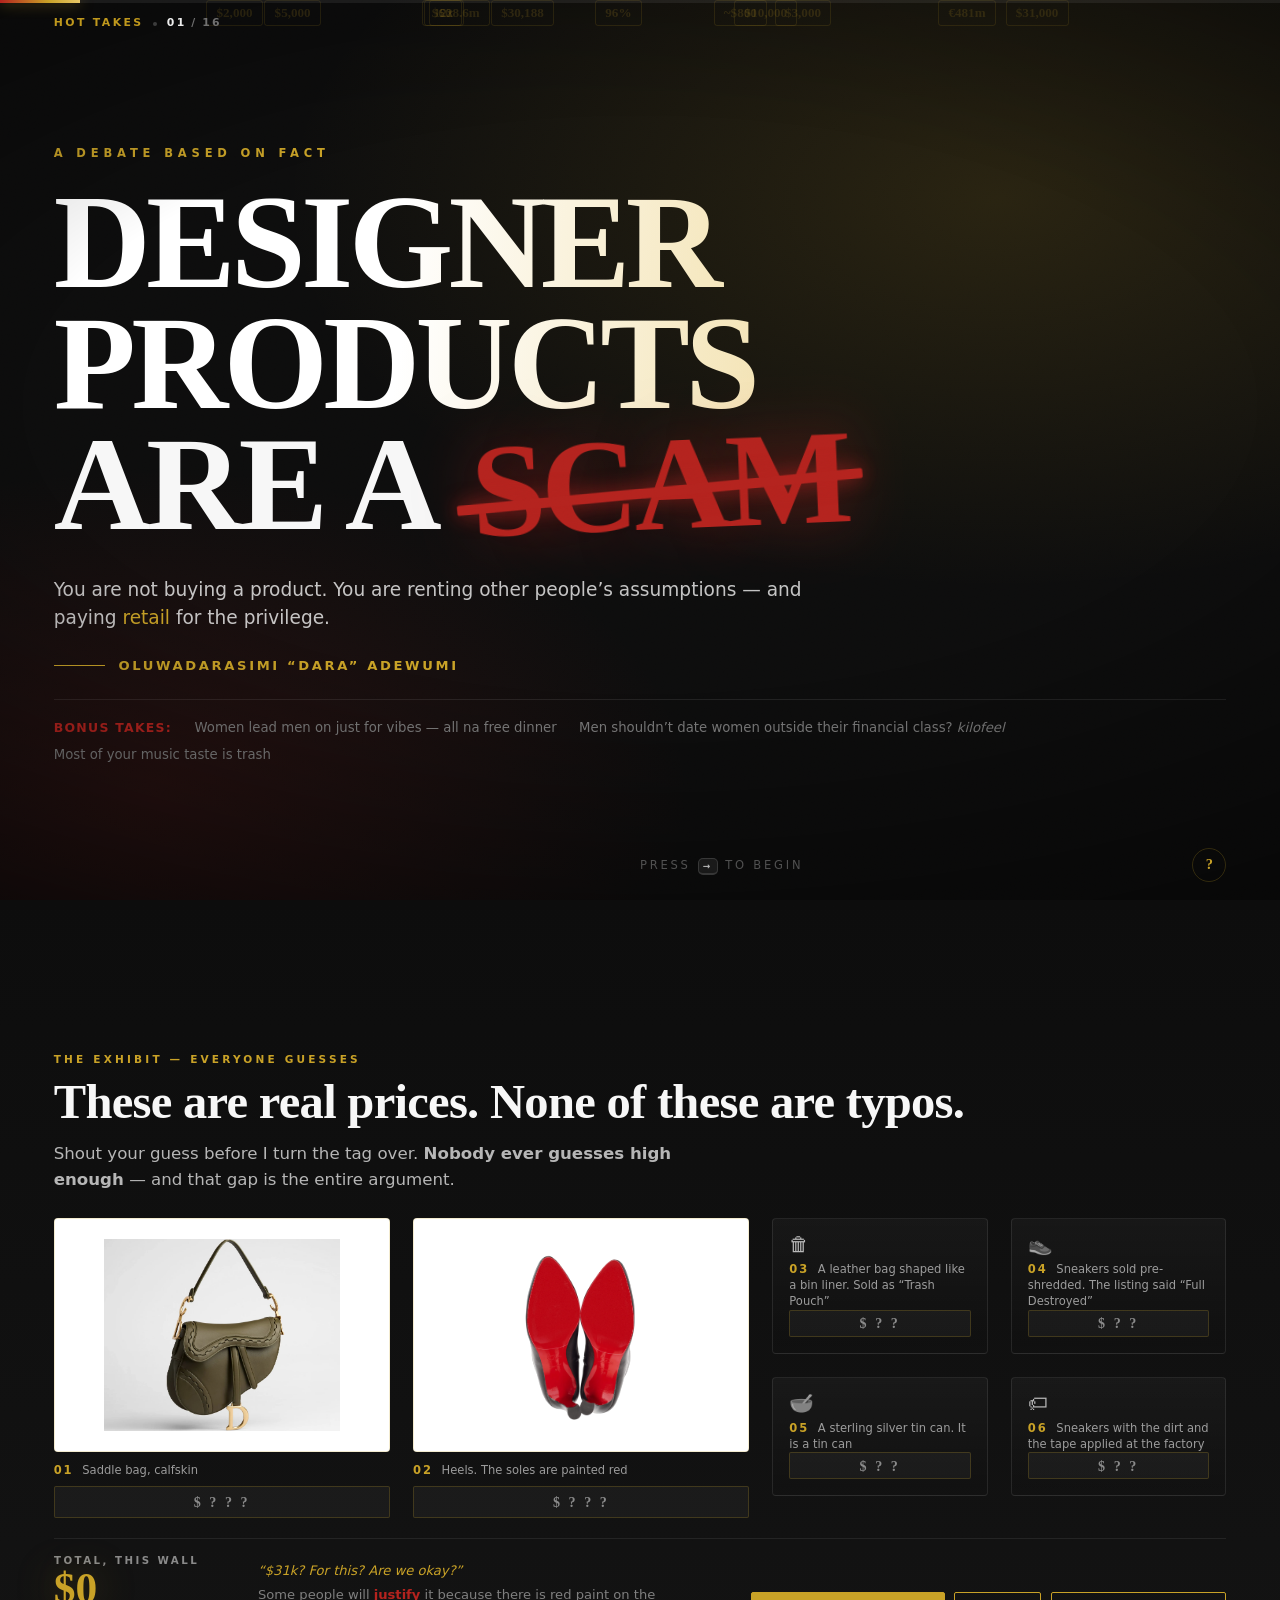
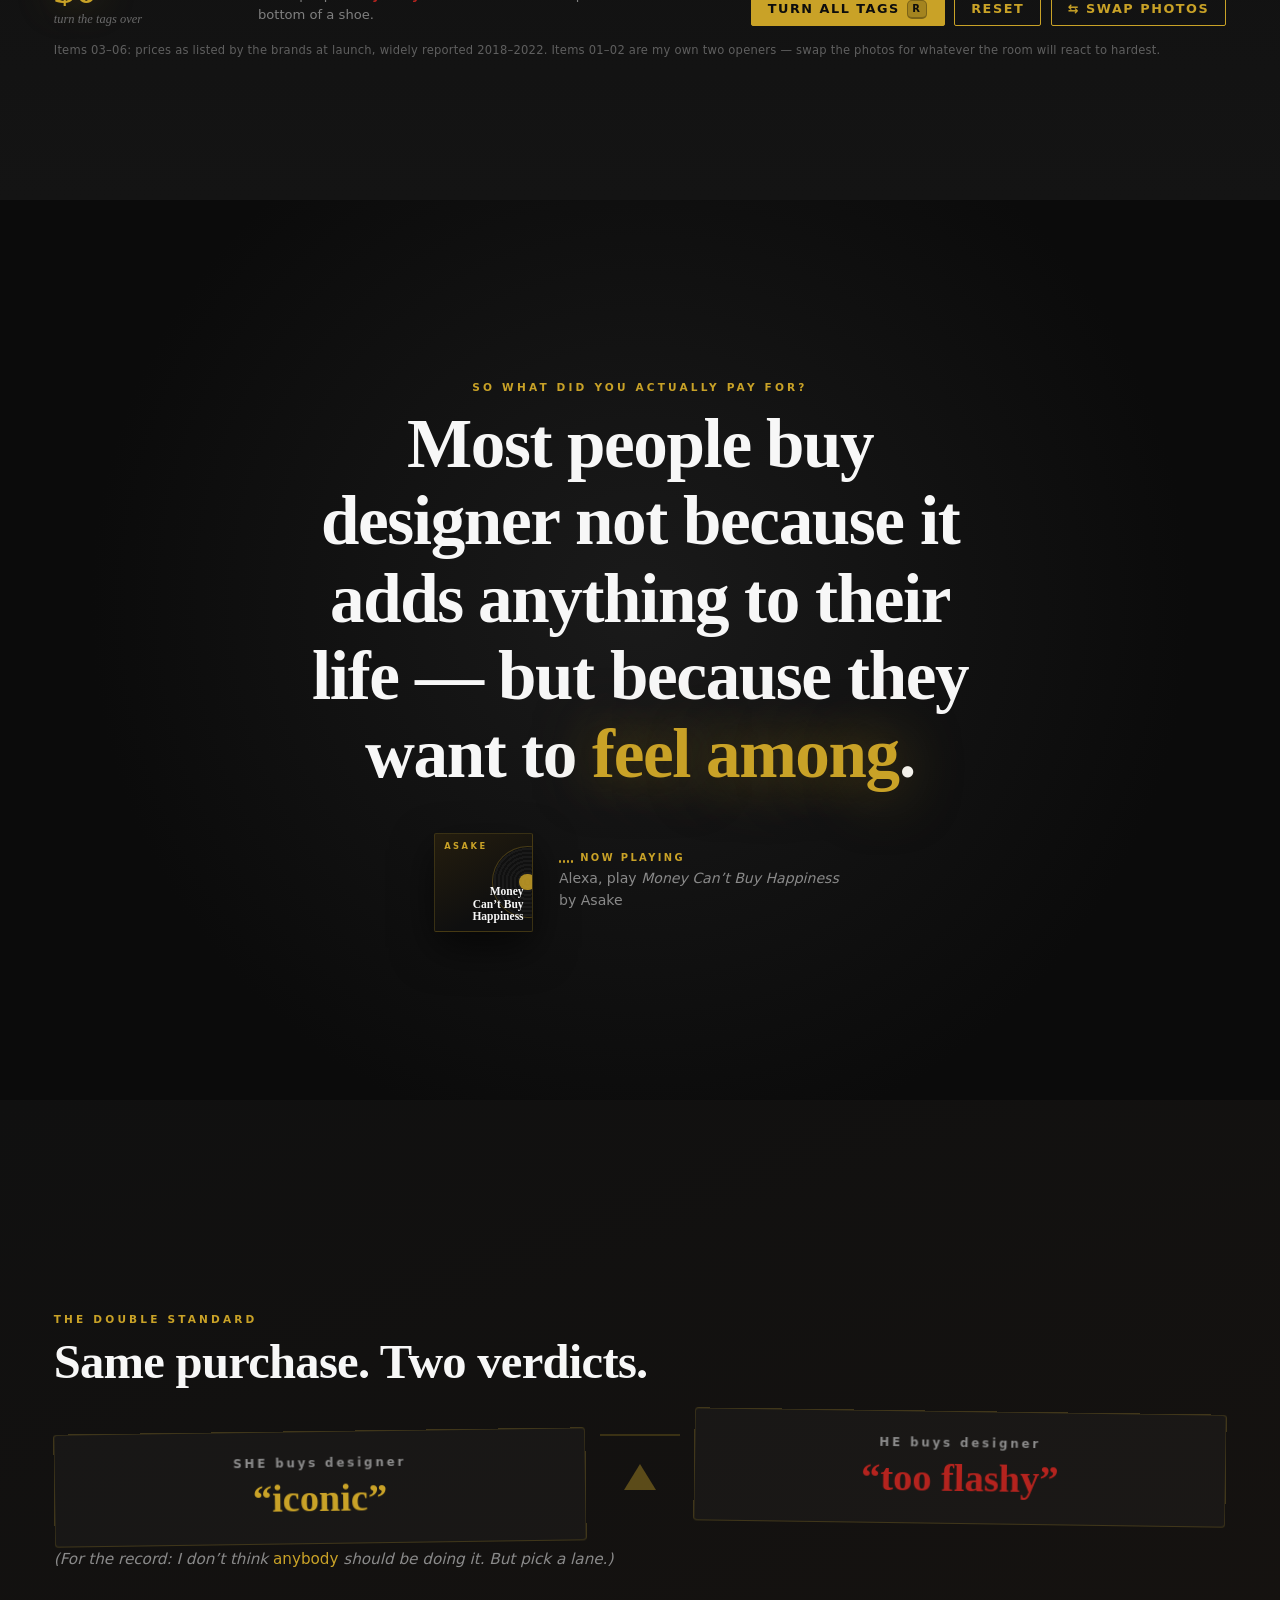
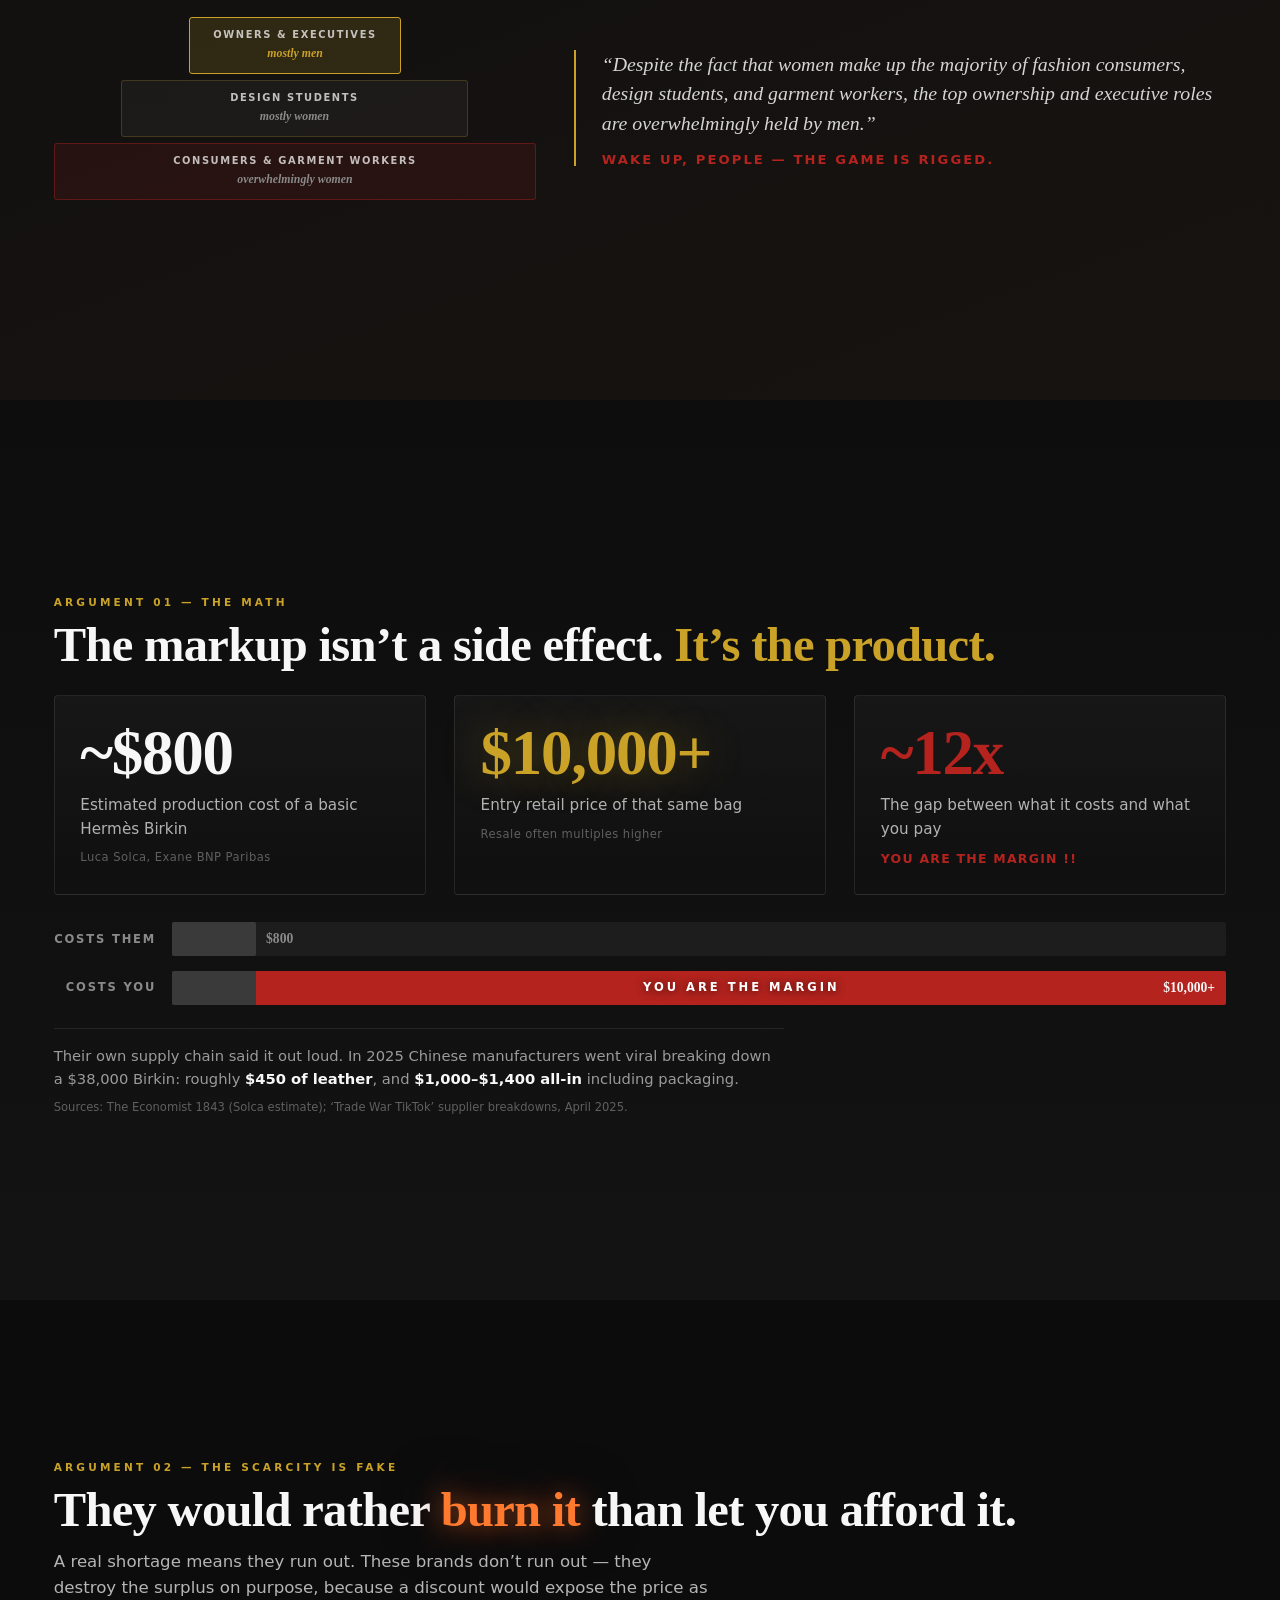
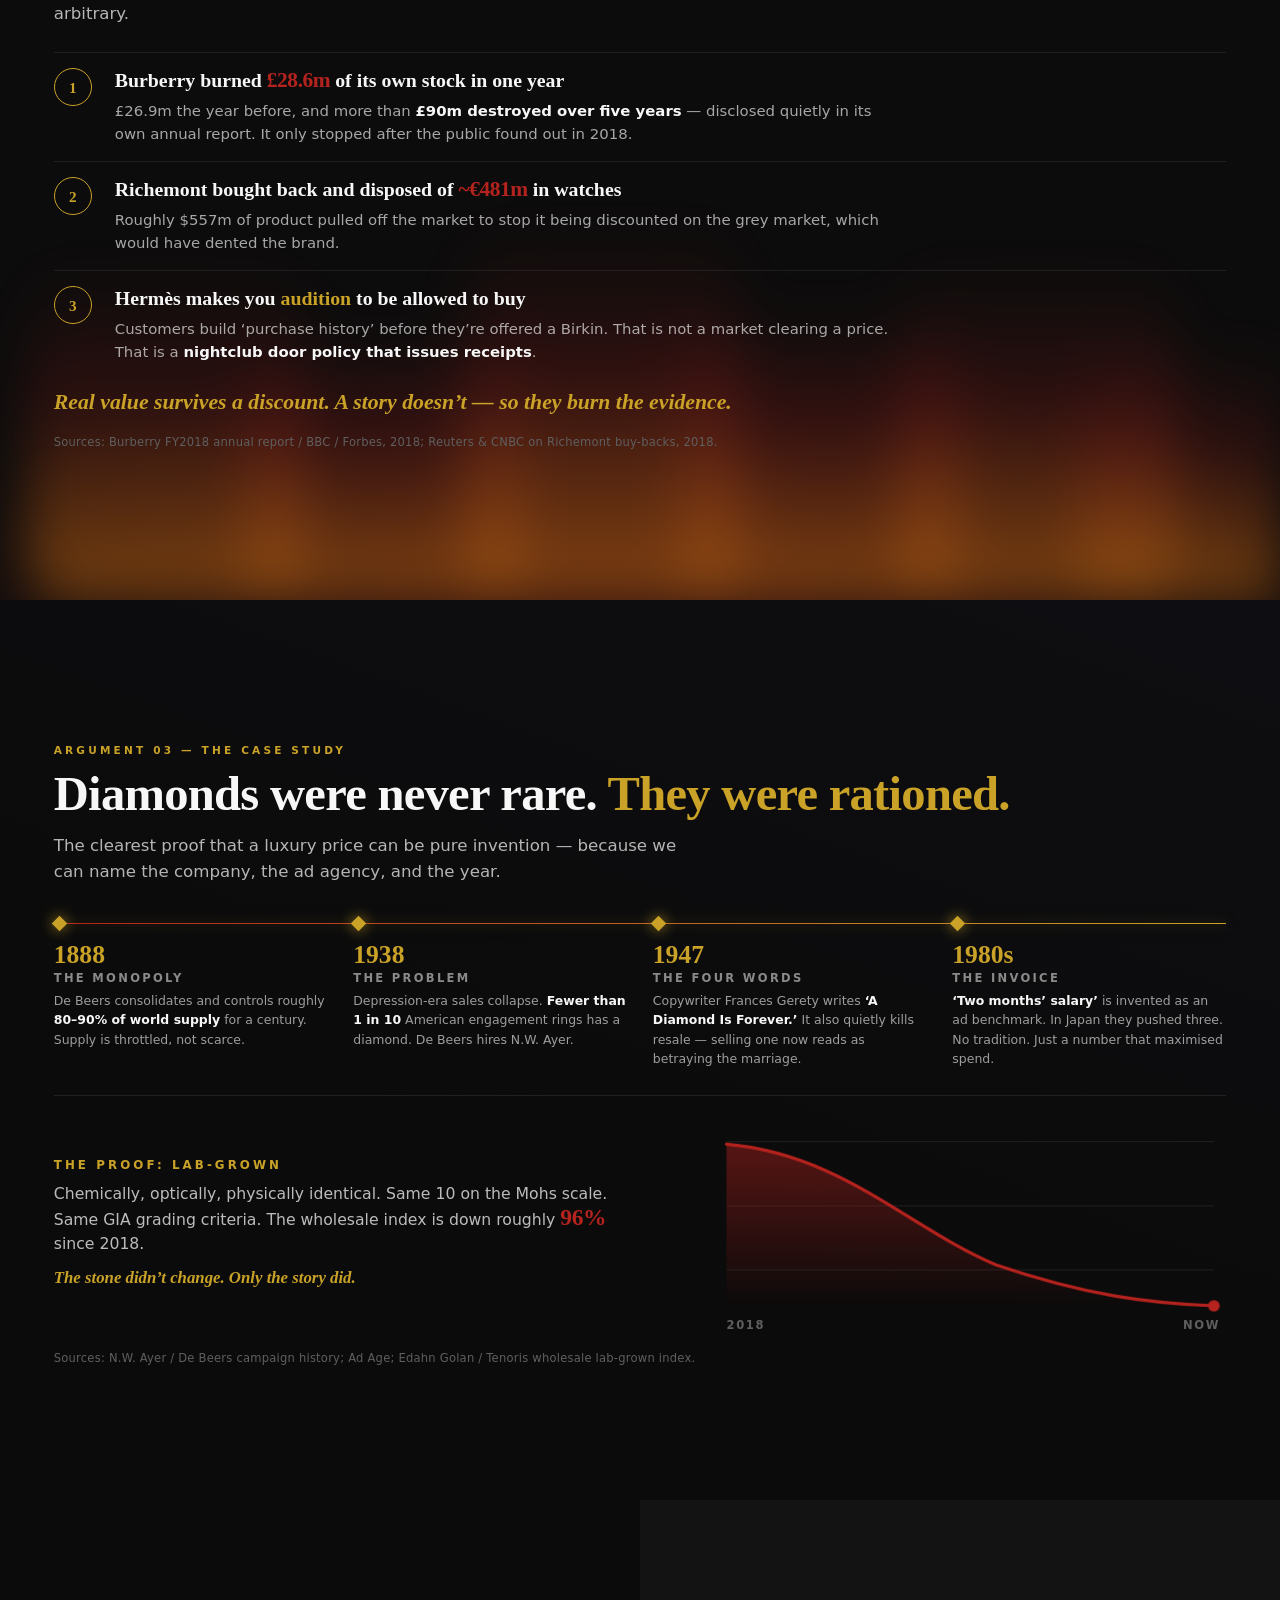
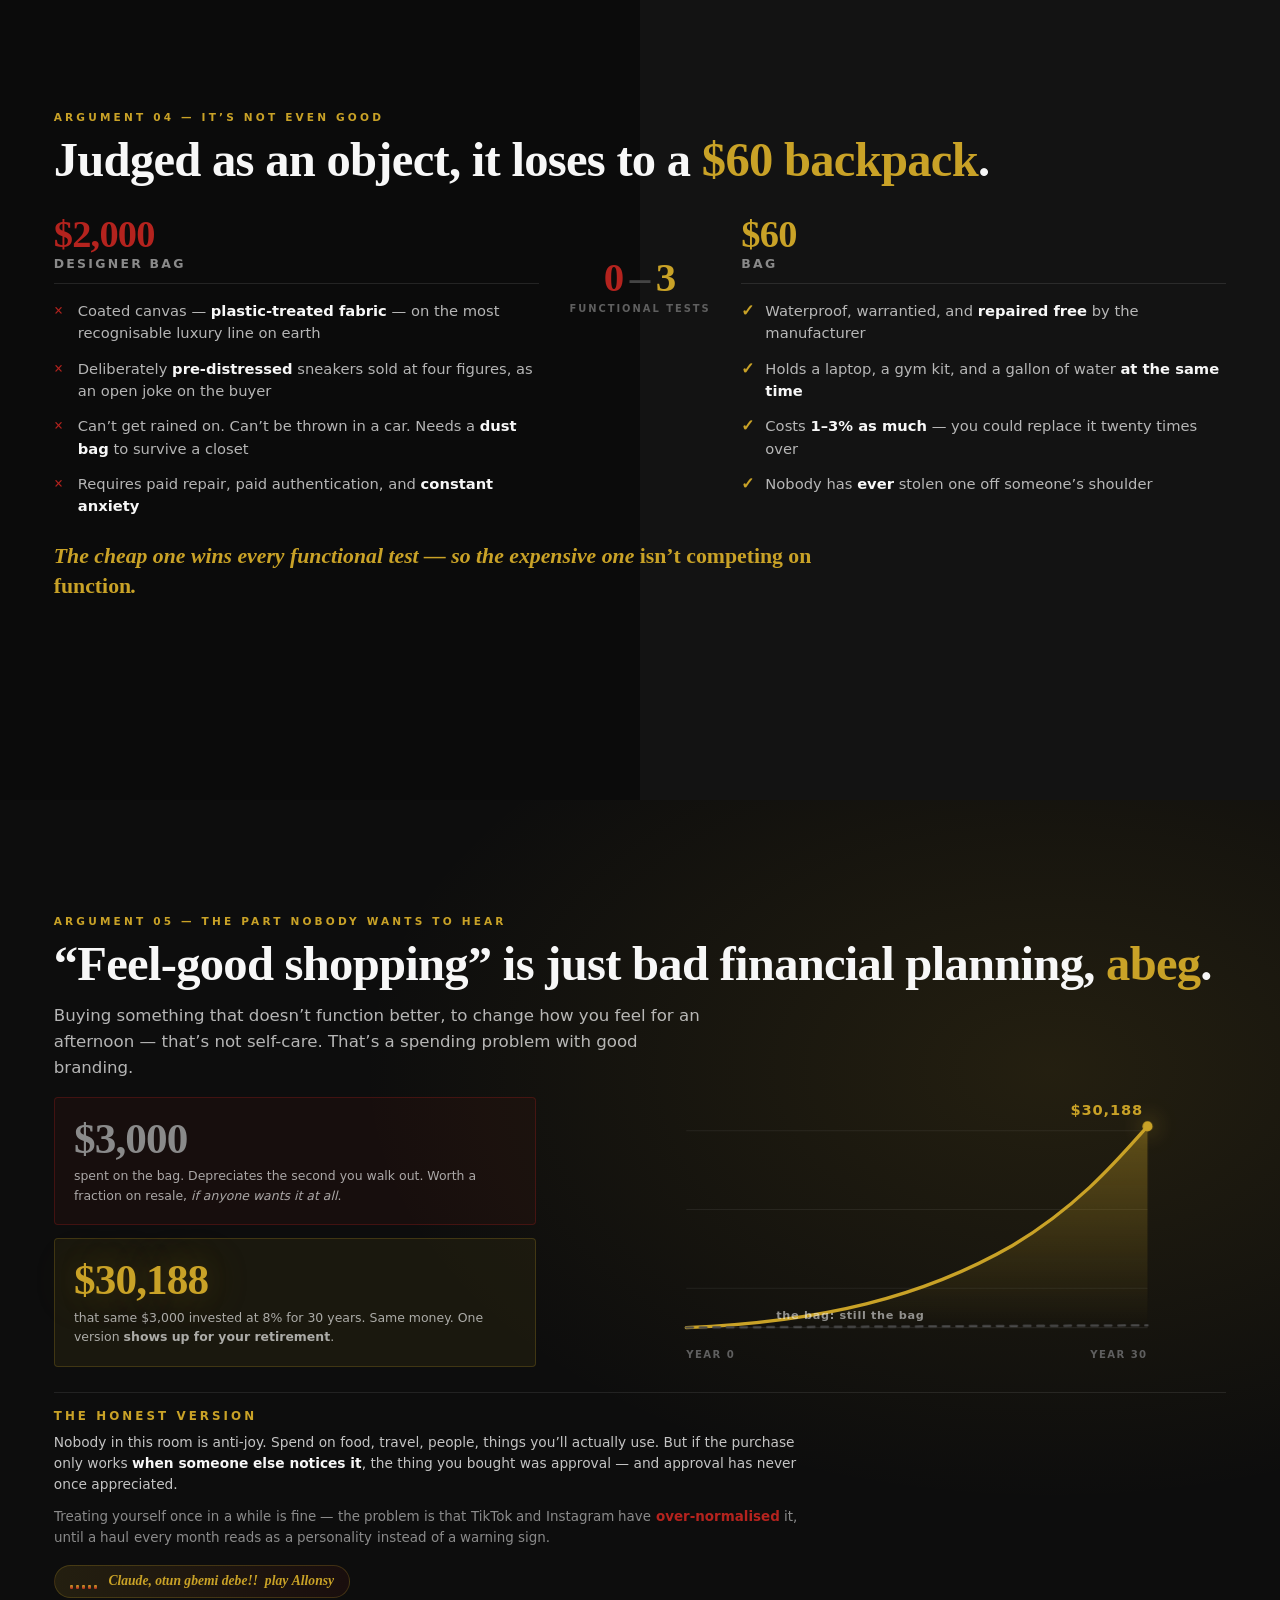
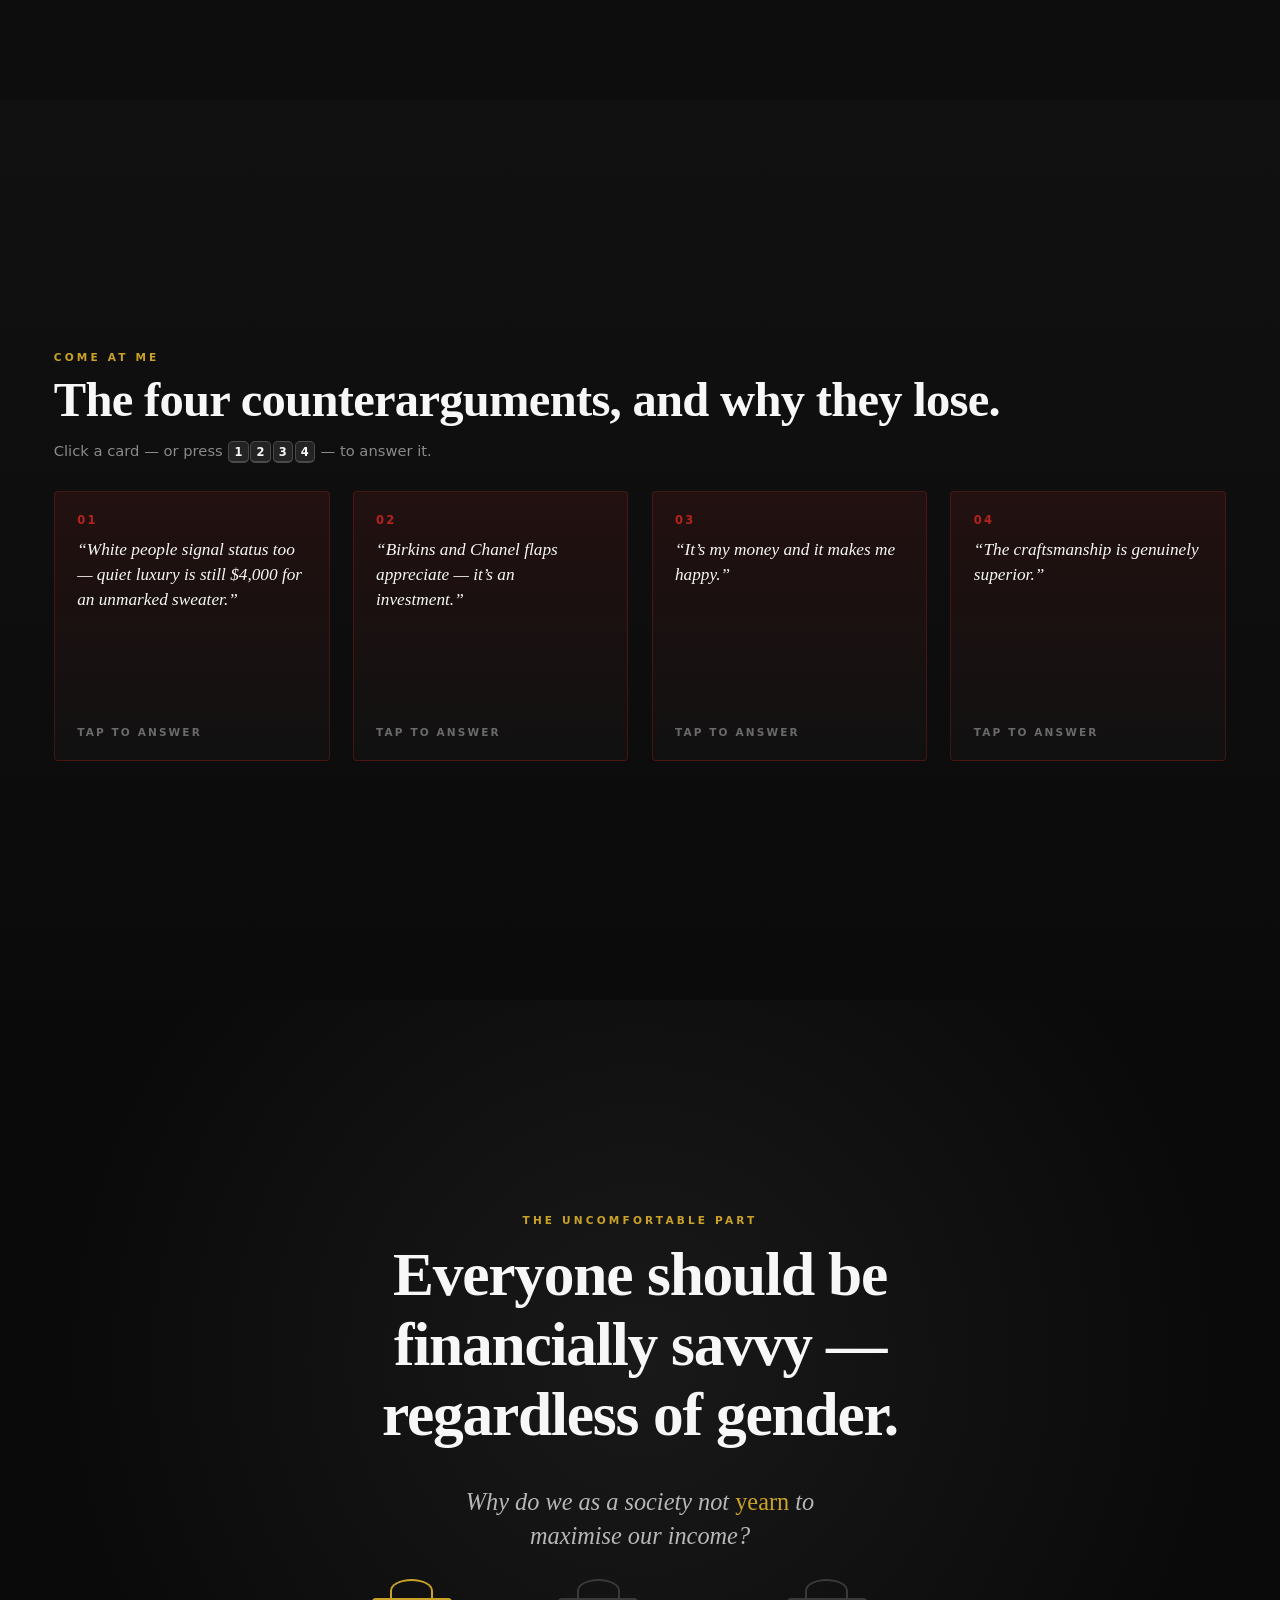
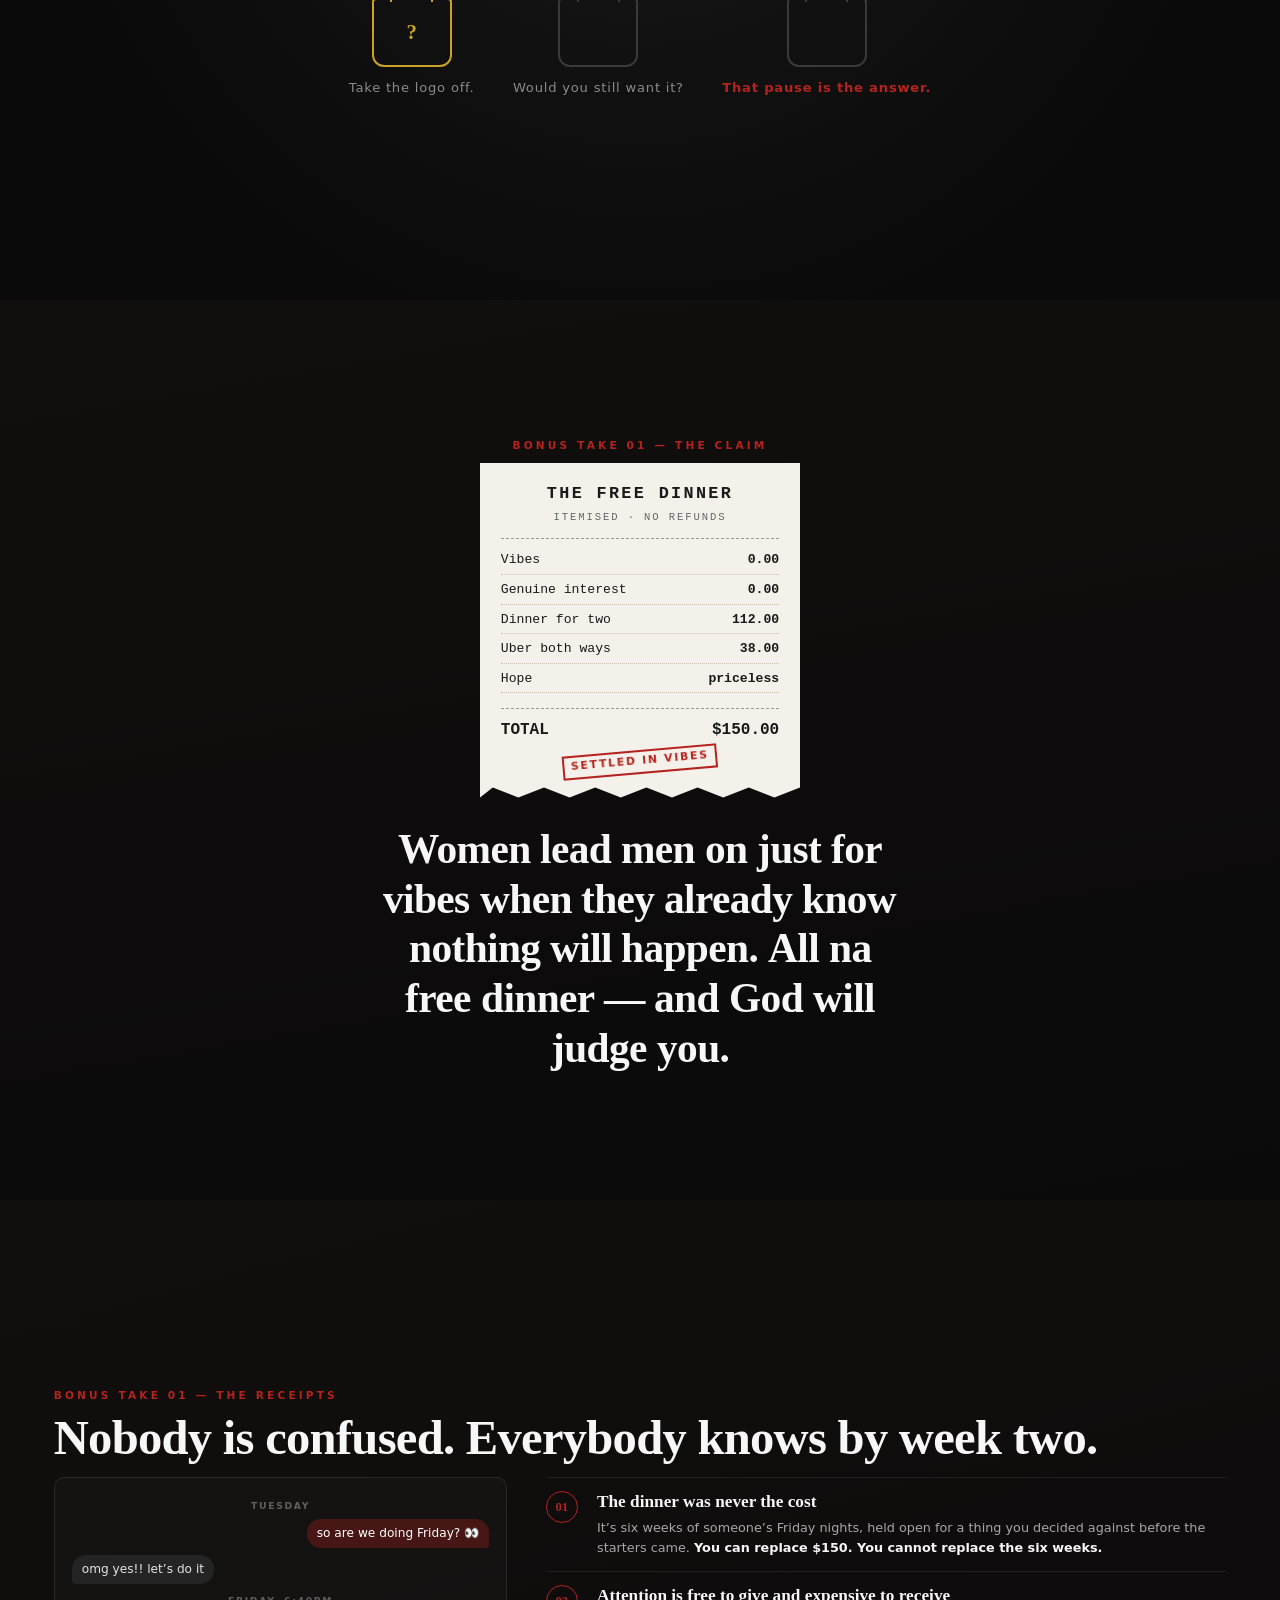
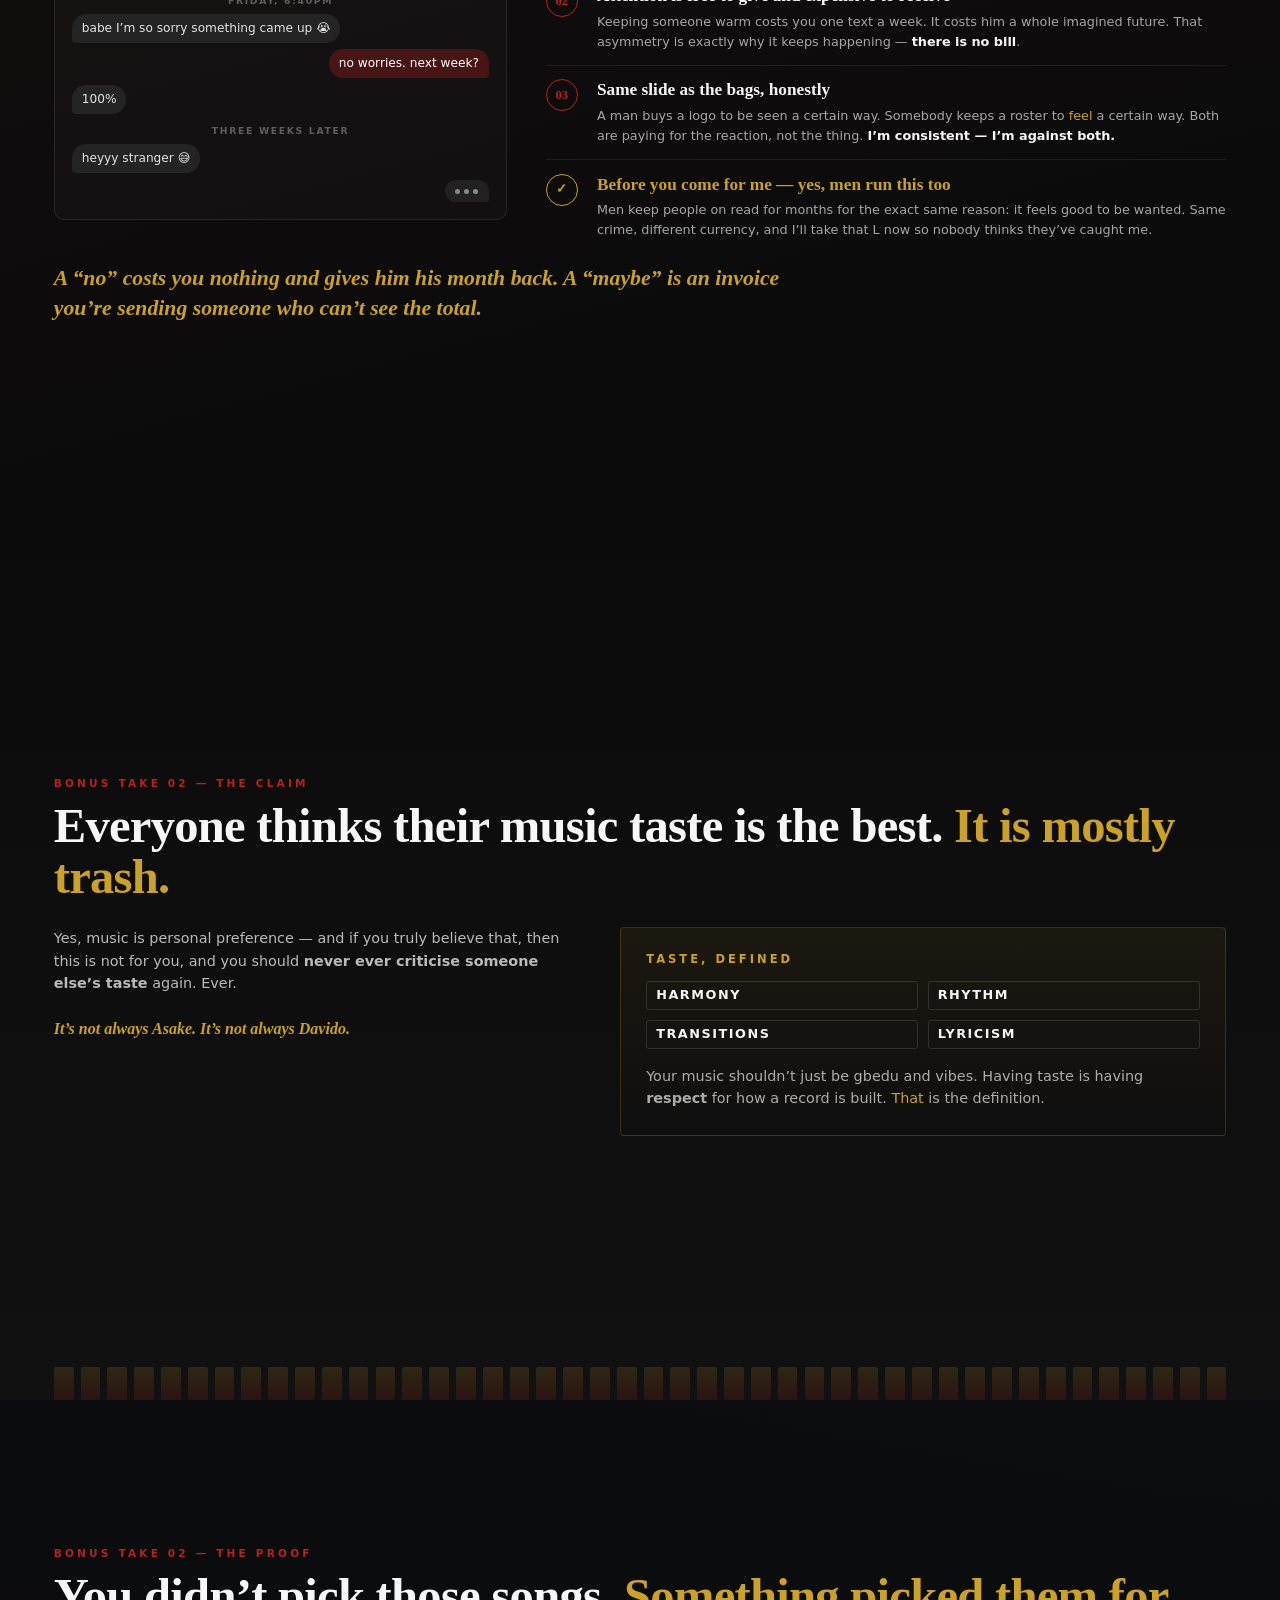
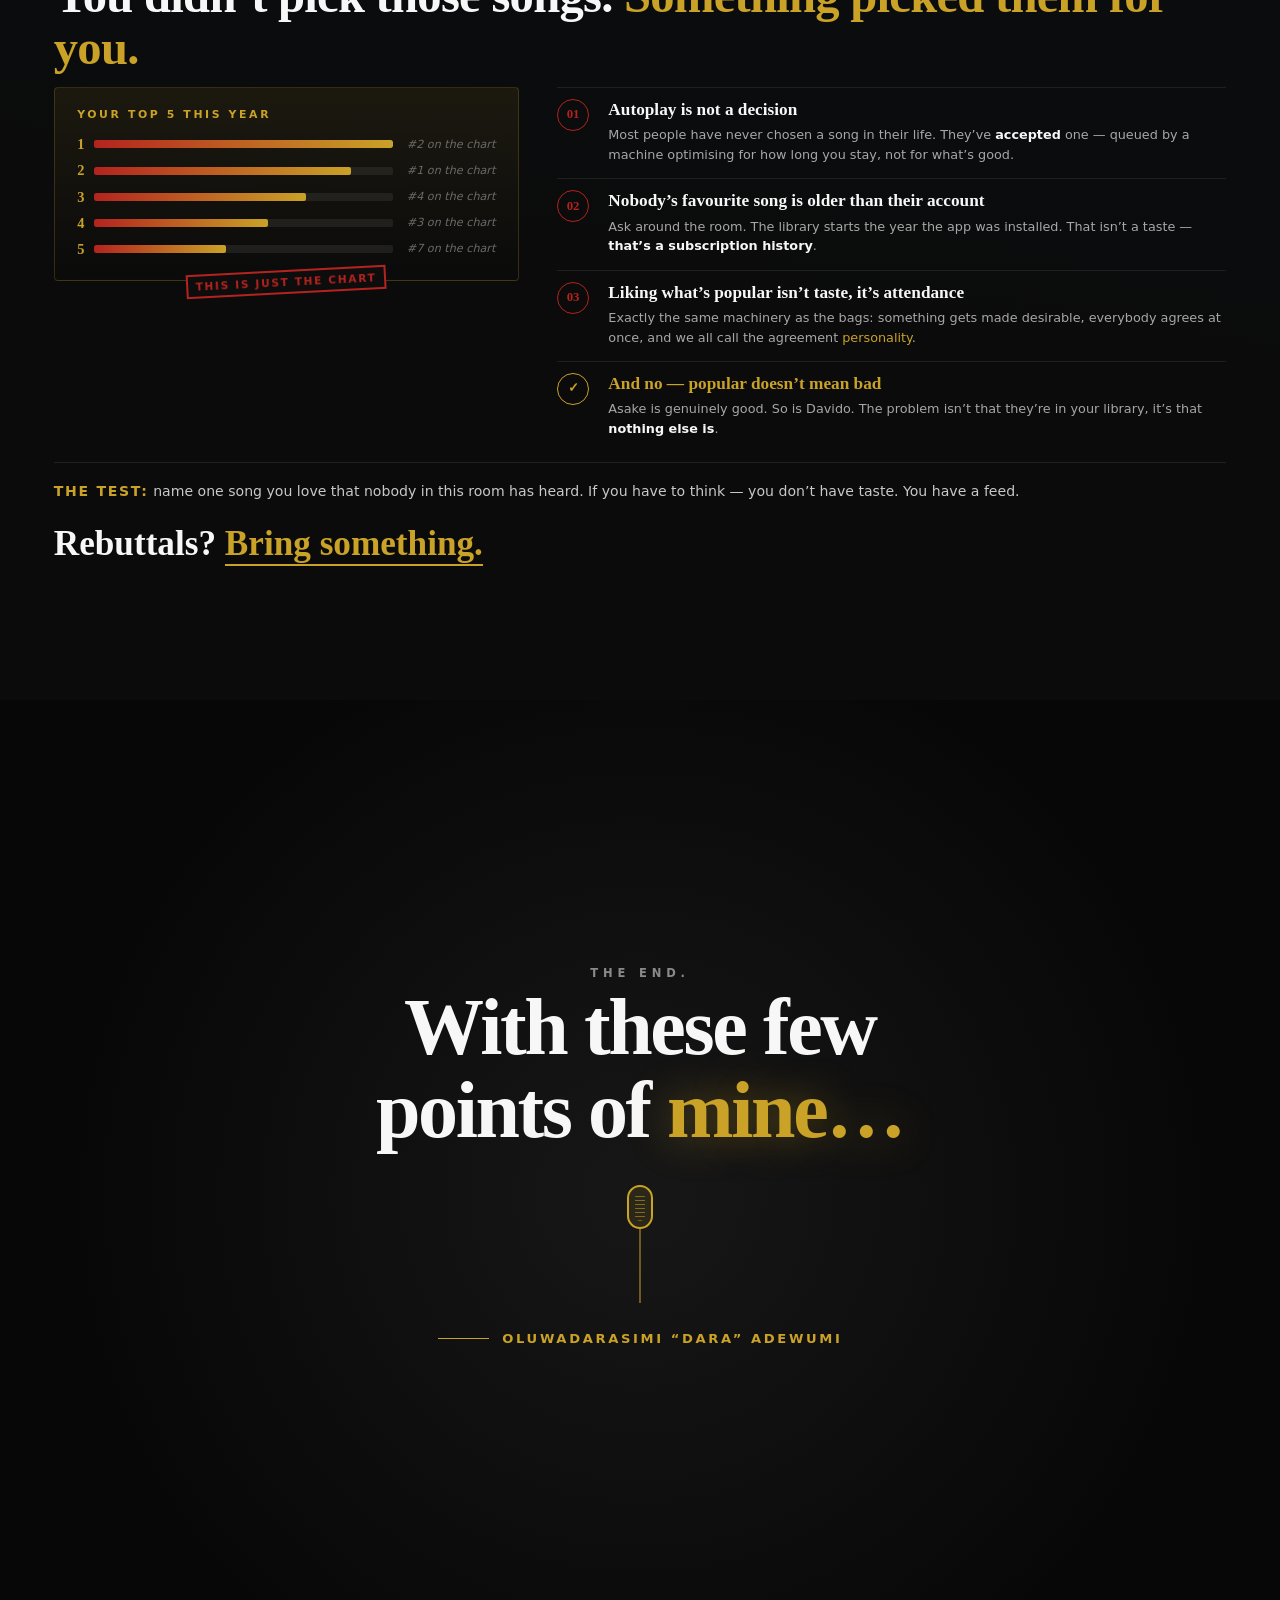
==== commit f8bc05a2: "Remove the dust bag line from the closing slide Drops the tagline and its now-unused .end-tag rule. " ====
--- a/hot-takes/index.html
+++ b/hot-takes/index.html
@@ -712,7 +712,6 @@
       <div class="mic-stand"></div>
       <div class="mic-thud"></div>
     </div>
-    <p class="end-tag r" data-r="4">I don&rsquo;t own anything that needs a dust bag.</p>
     <div class="byline byline--end r" data-r="5">
       <span class="byline-rule"></span>
       Oluwadarasimi &ldquo;Dara&rdquo; Adewumi
--- a/hot-takes/css/styles.css
+++ b/hot-takes/css/styles.css
@@ -935,10 +935,6 @@
   from{opacity:.9;transform:scale(.4)}
   to{opacity:0;transform:scale(9)}
 }
-.end-tag{
-  margin:clamp(1.4rem,3vh,2.2rem) 0 0;font-size:1rem;color:var(--gold);
-  letter-spacing:.06em;font-style:italic;
-}
 .byline--end{justify-content:center}
 
 /* ═══ overlays: notes / overview / help ═══════════════════ */
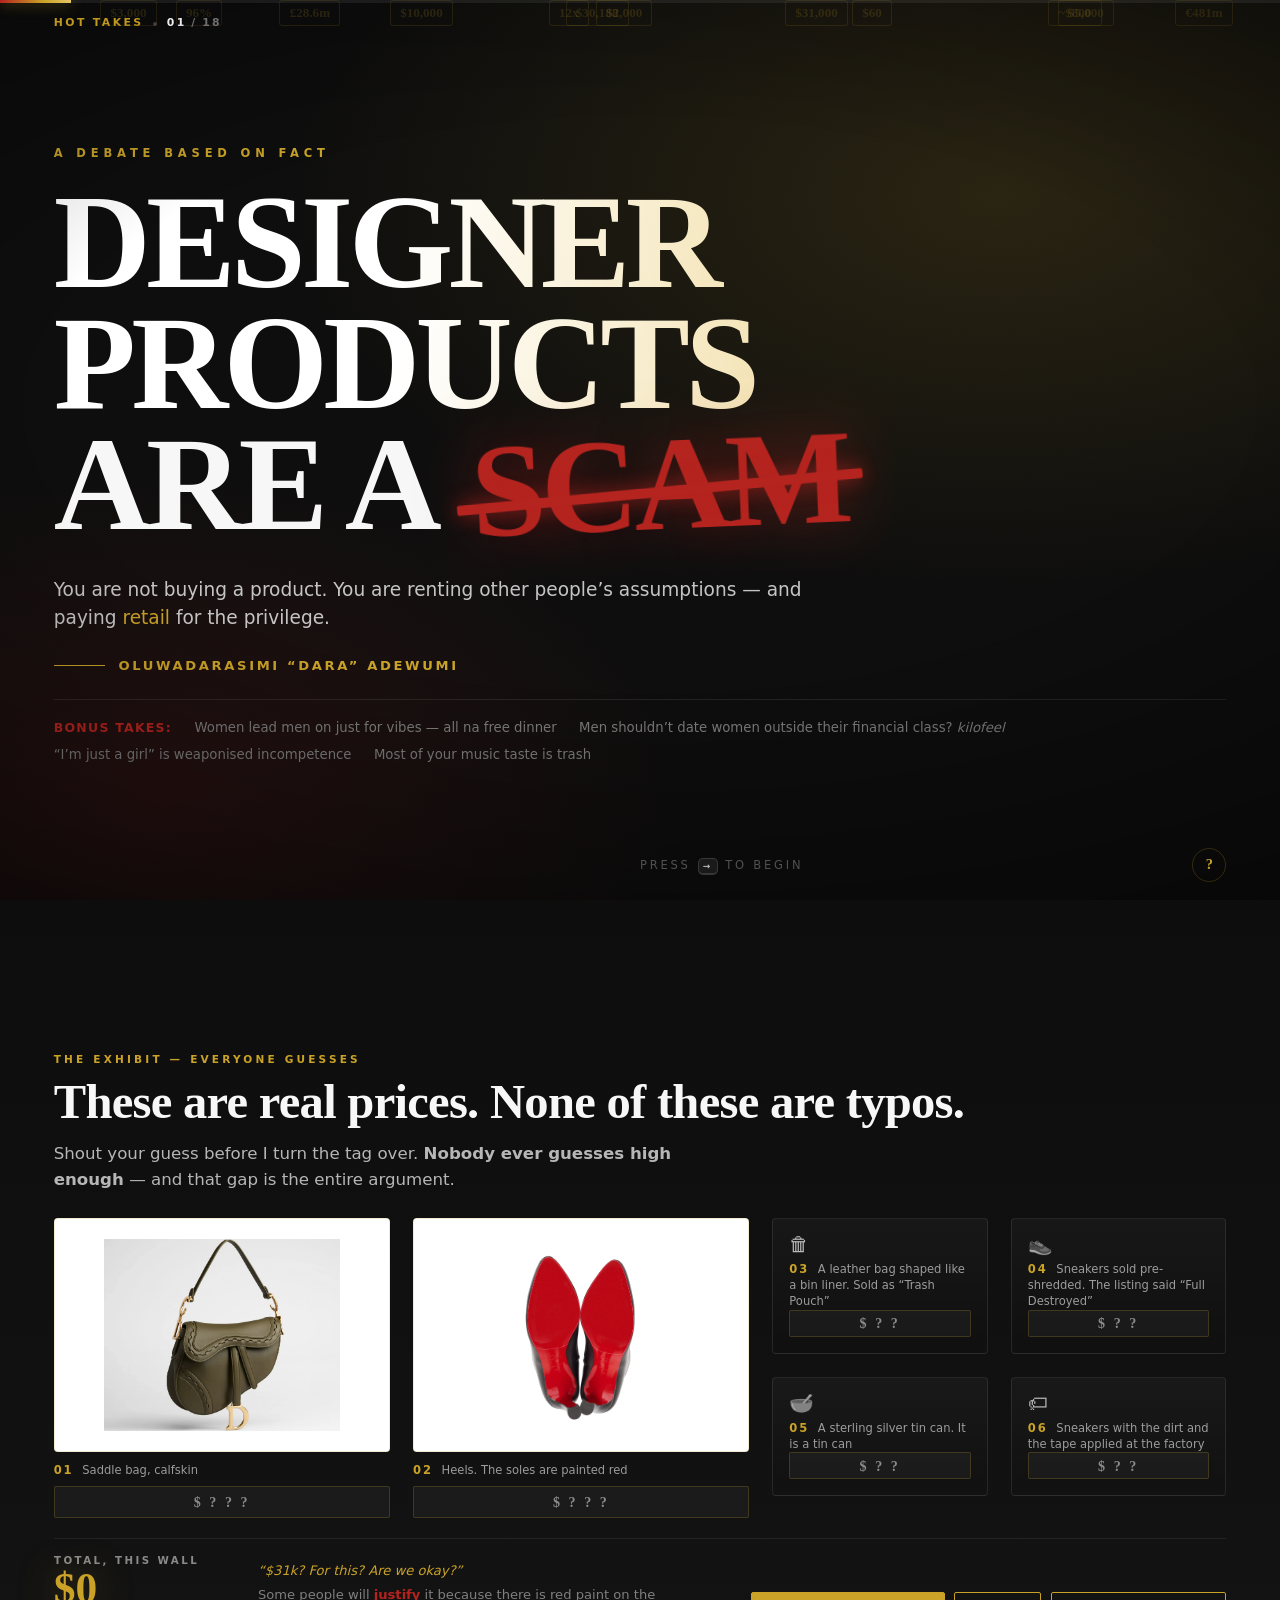
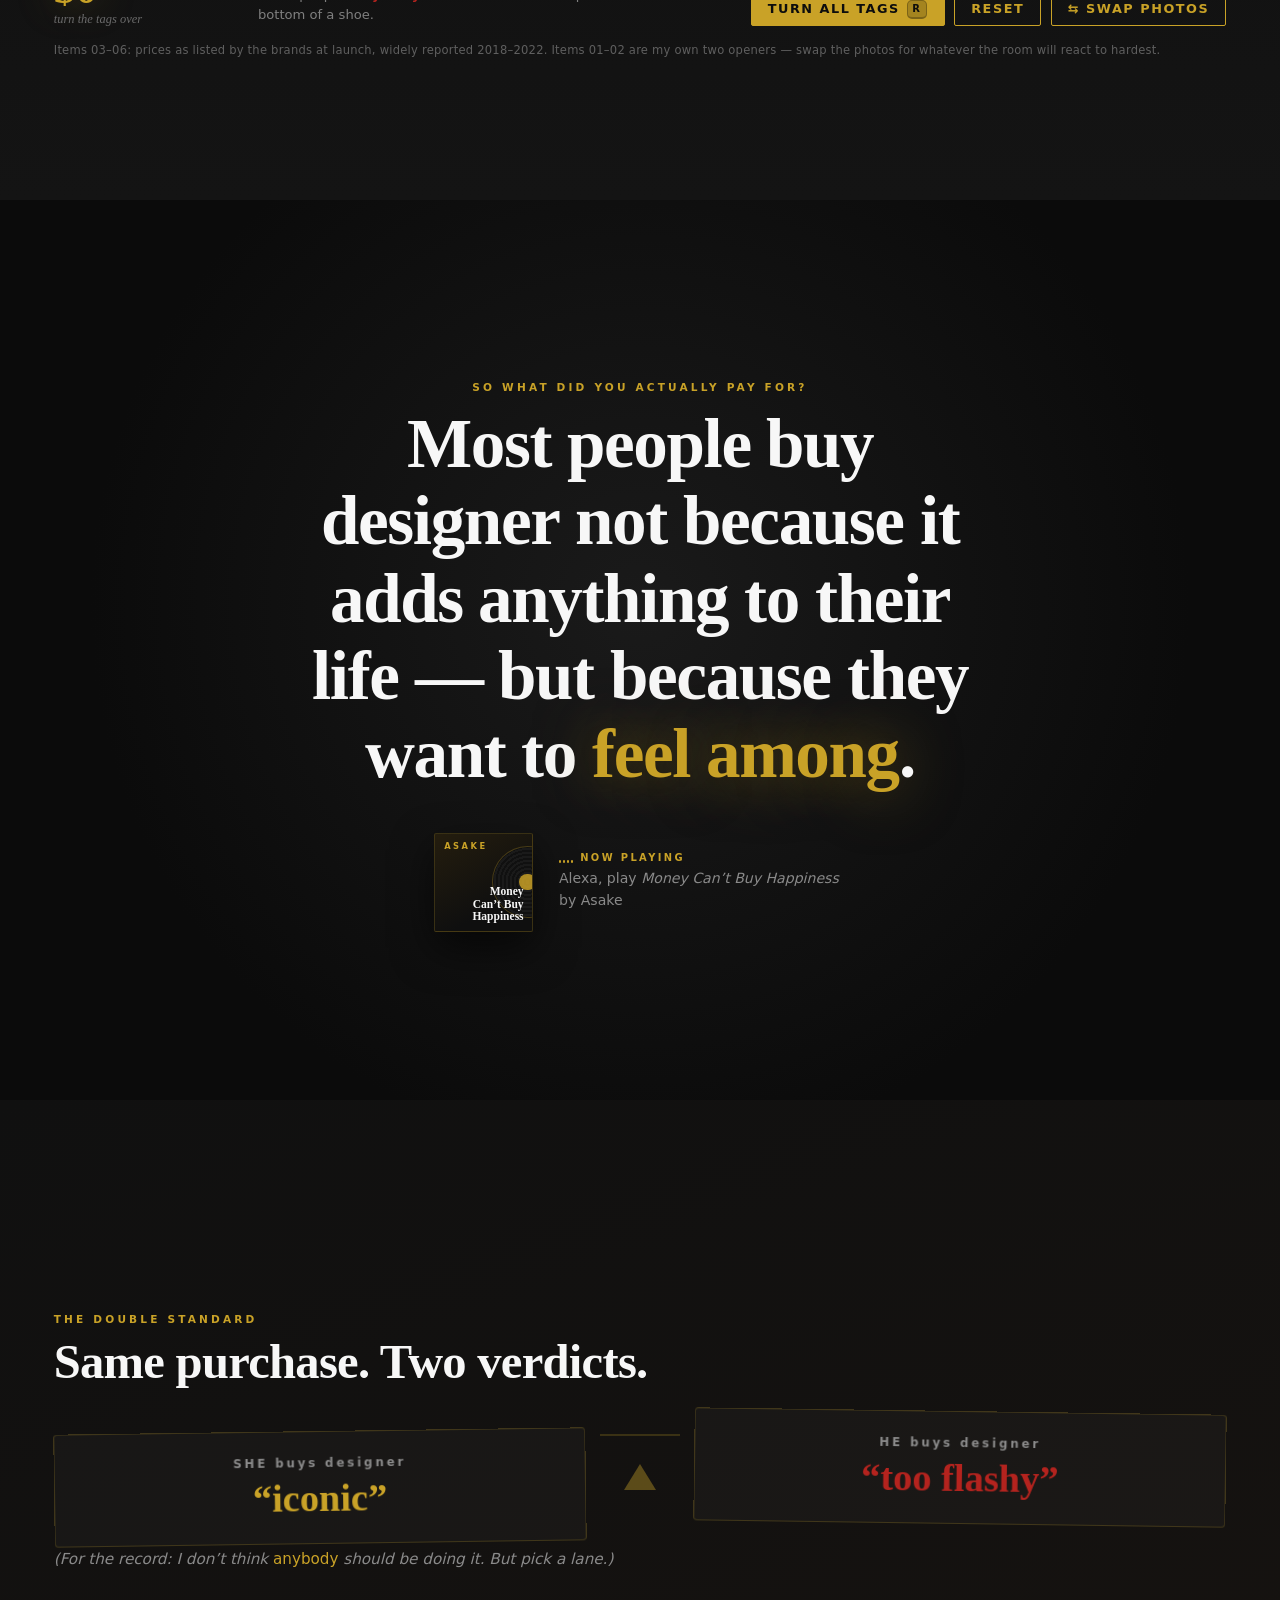
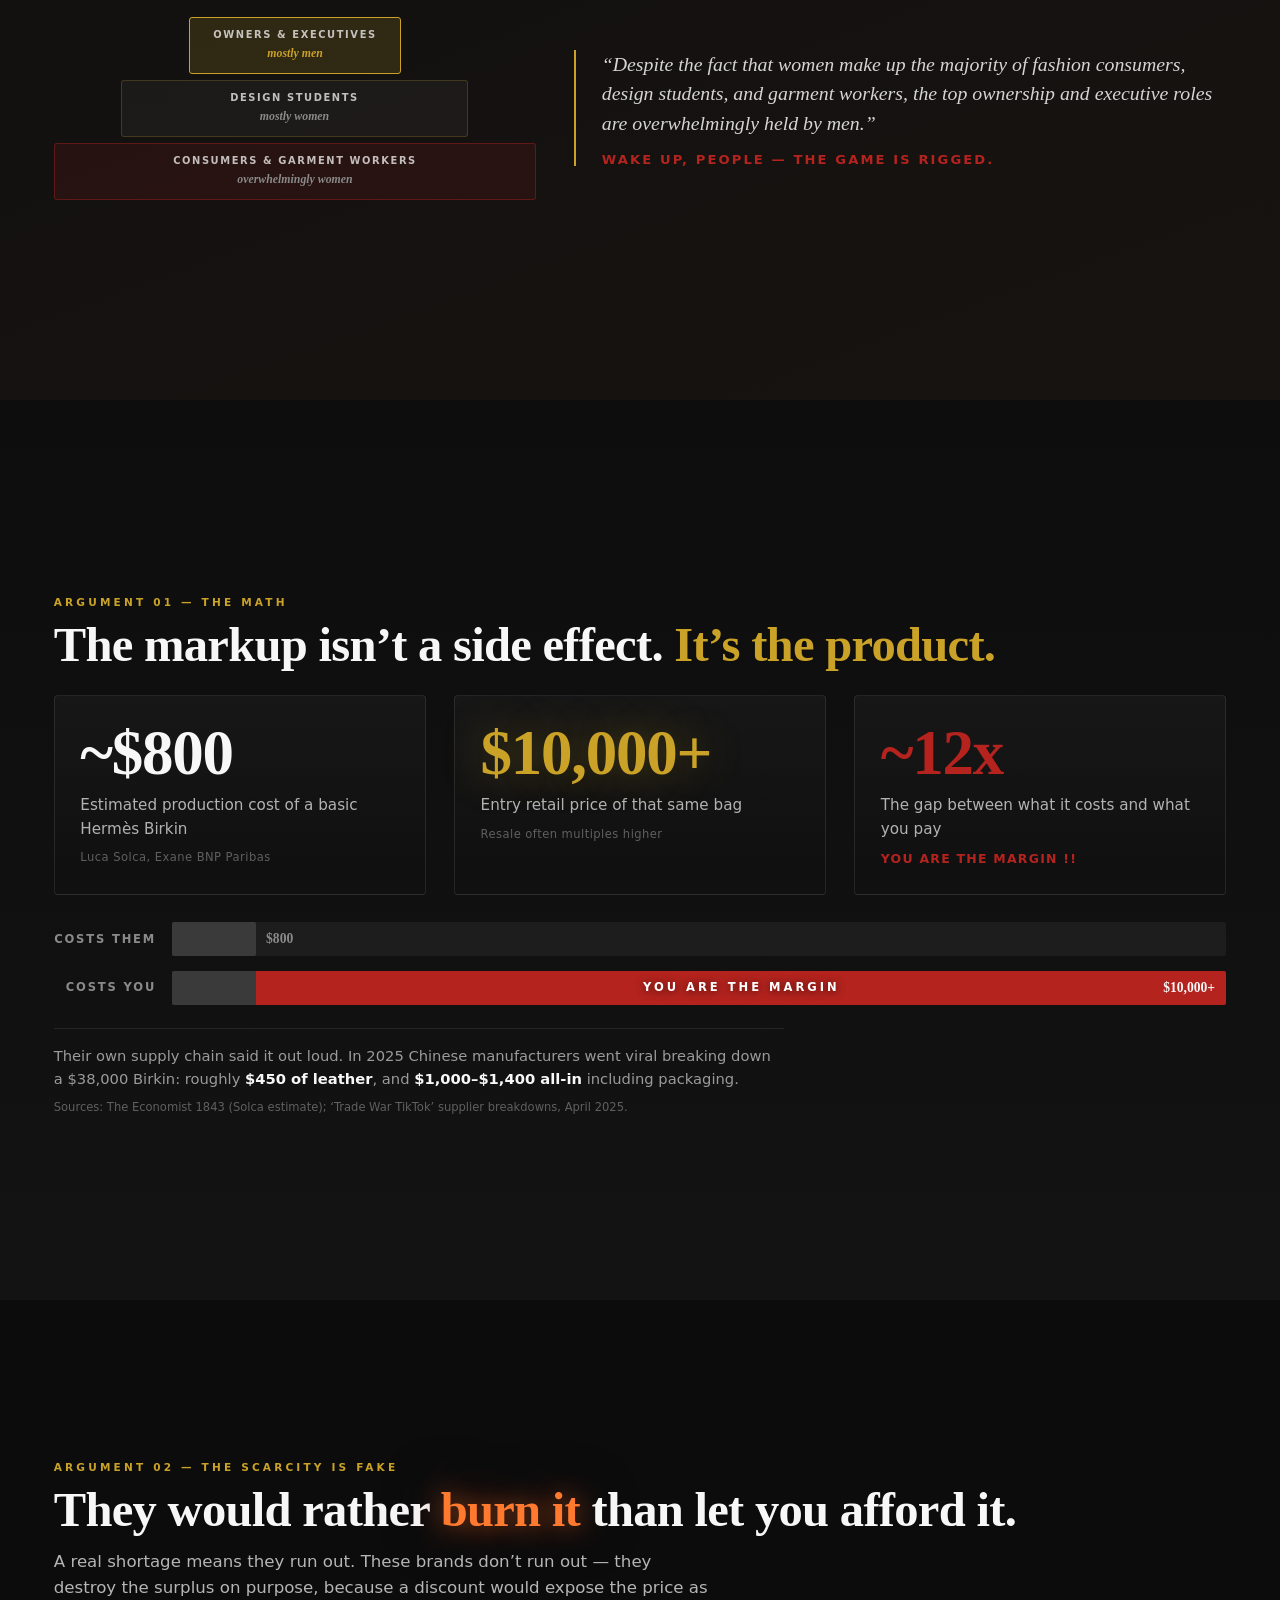
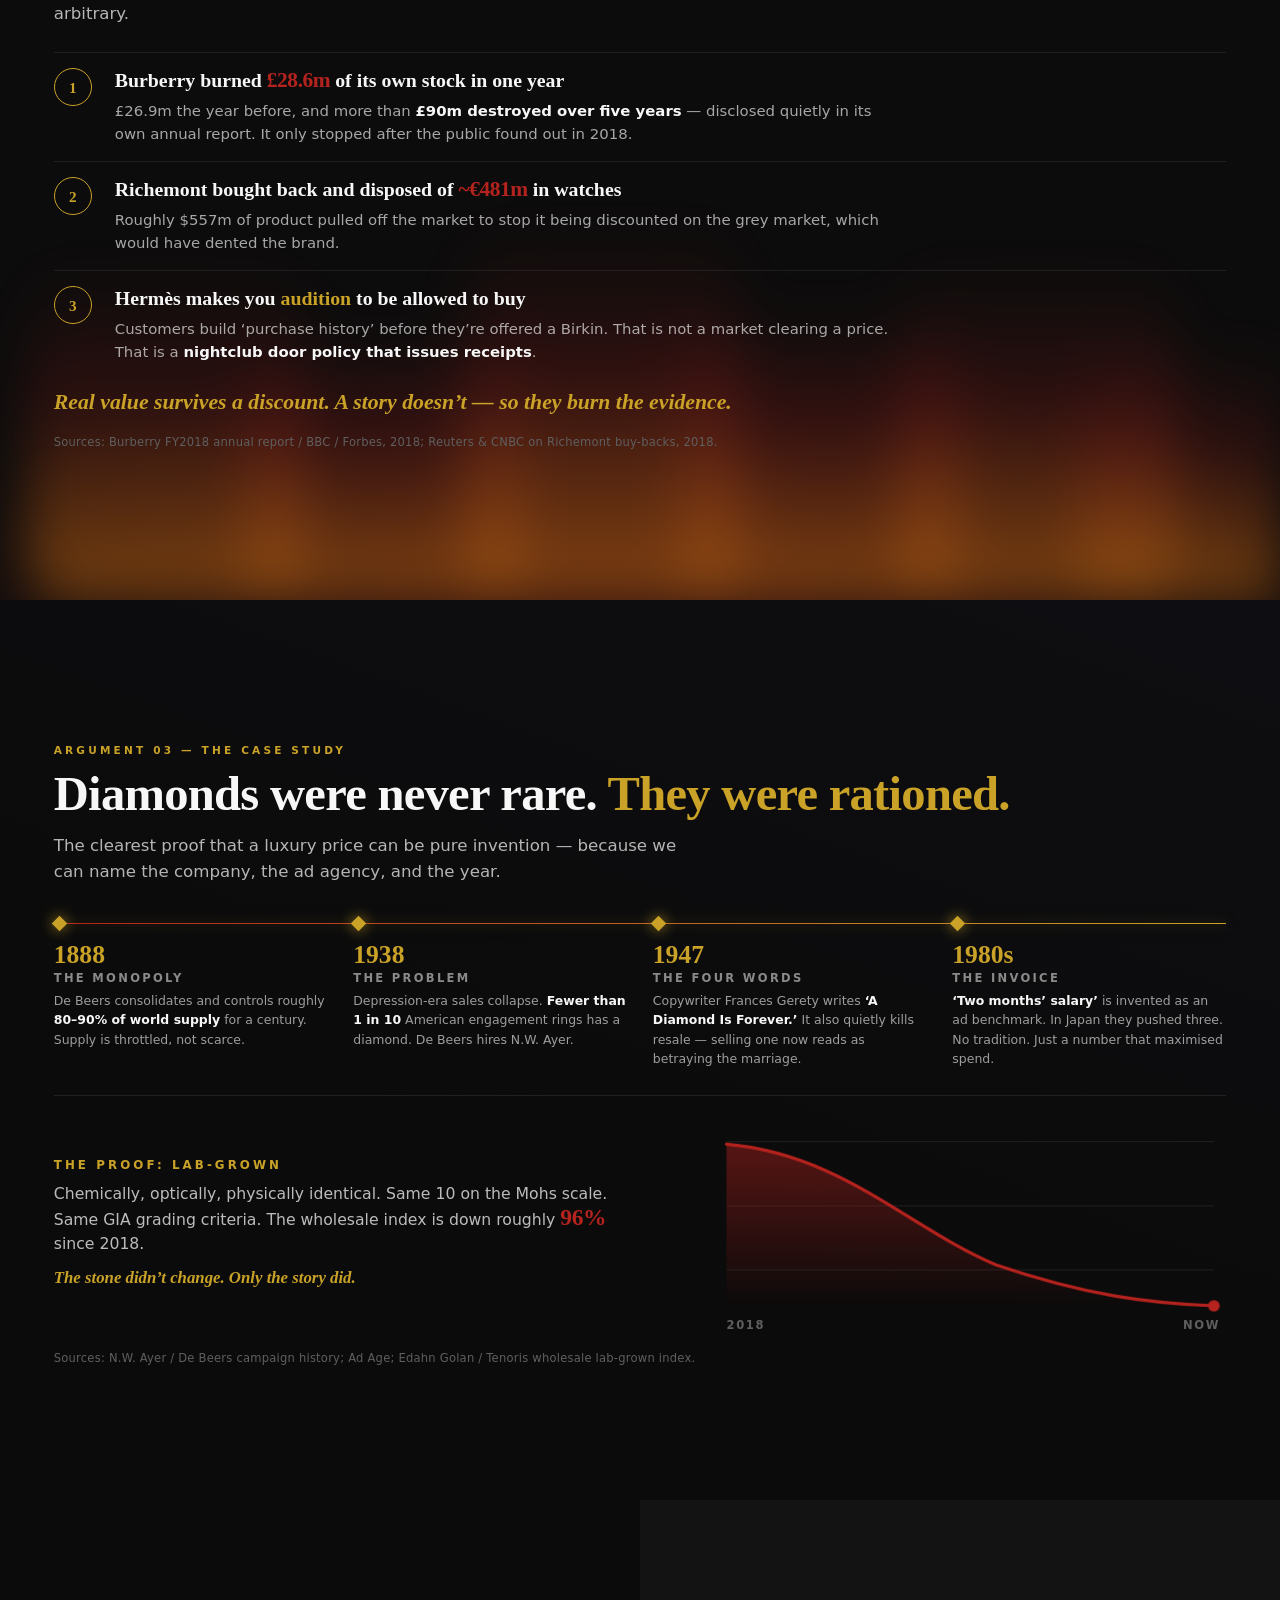
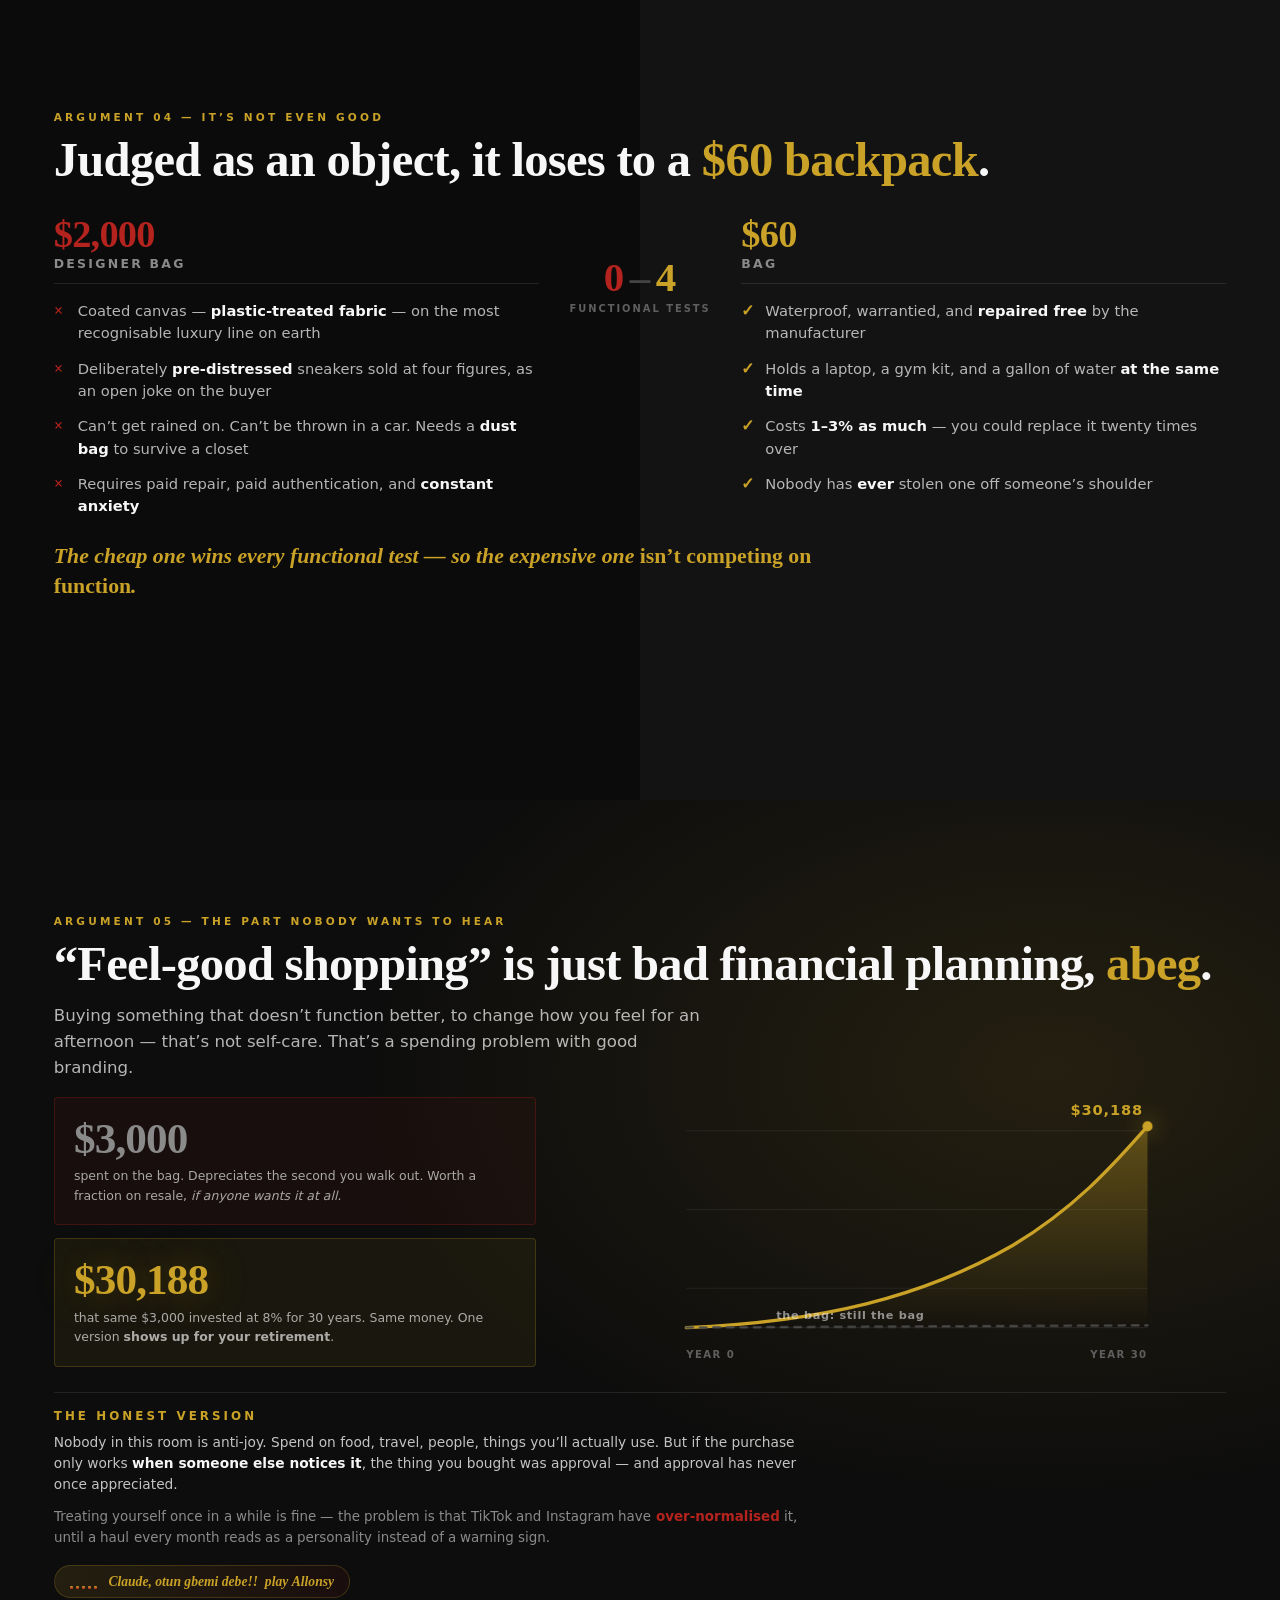
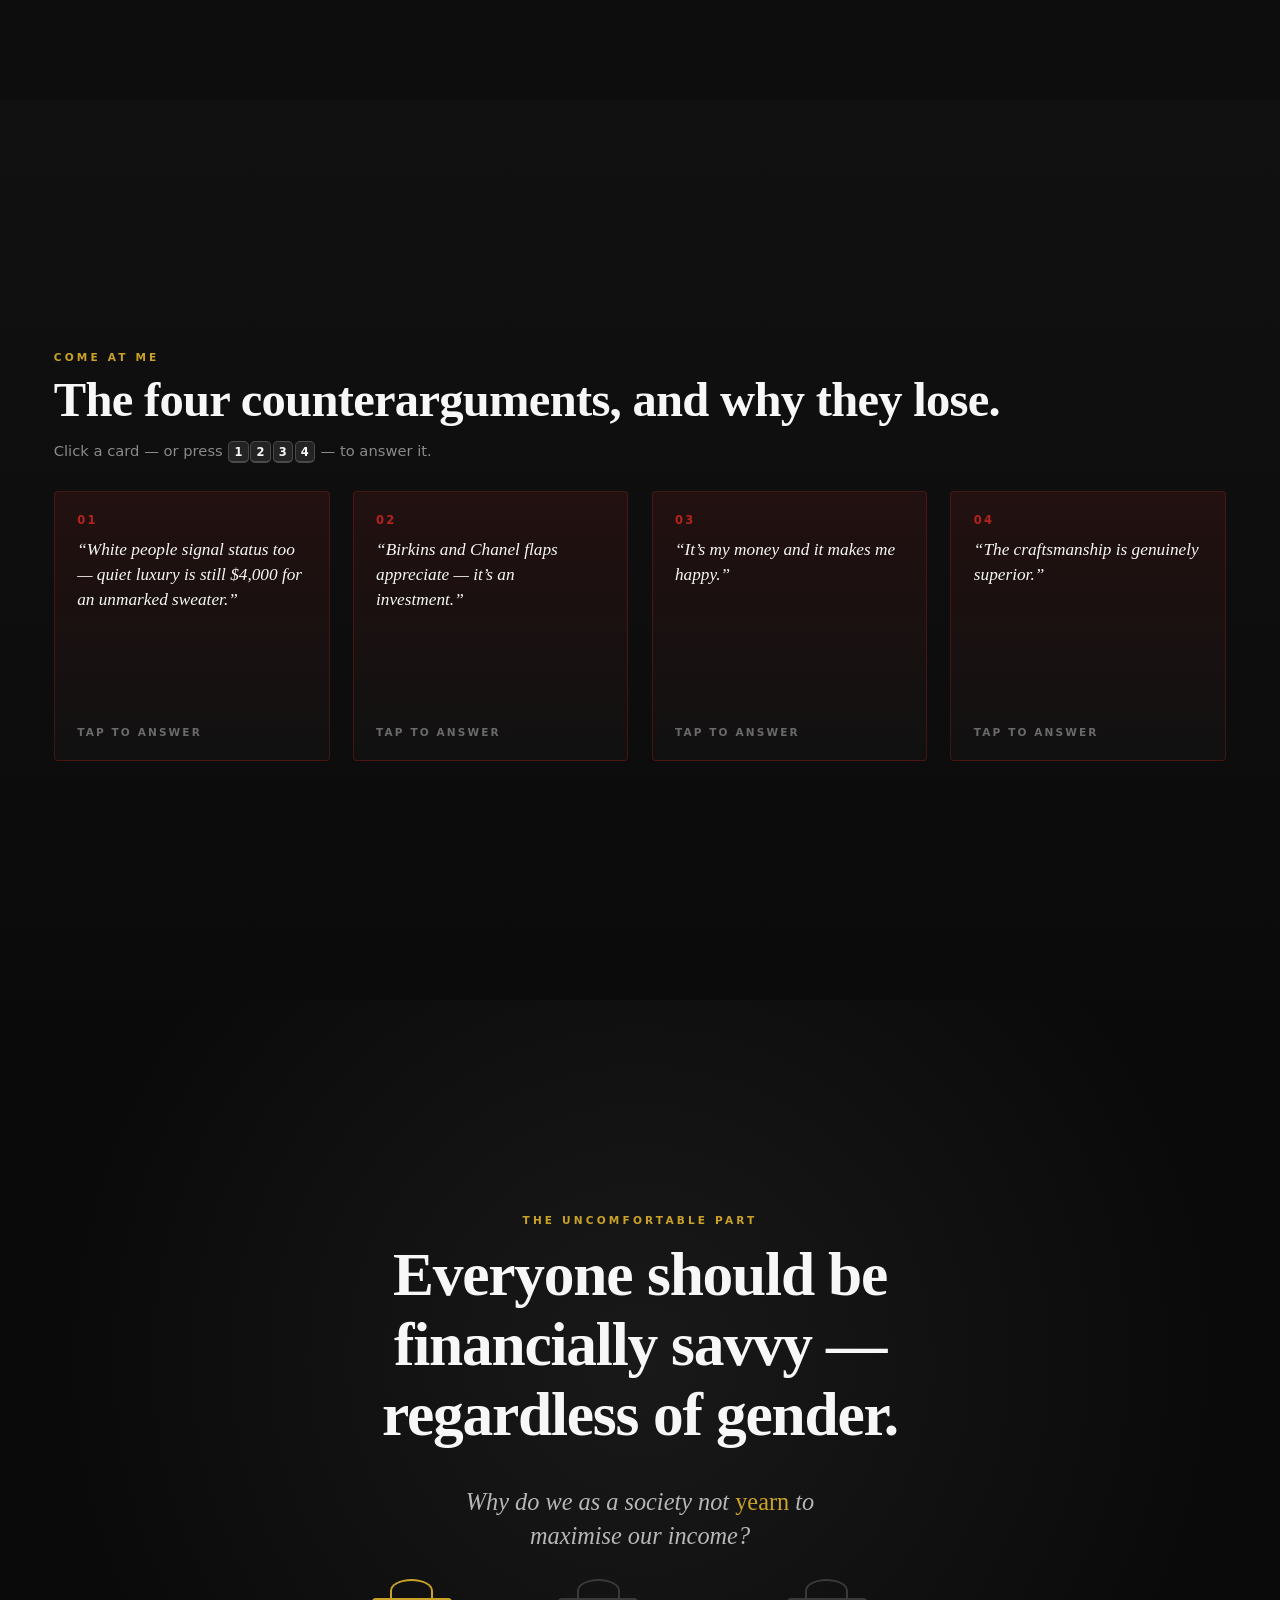
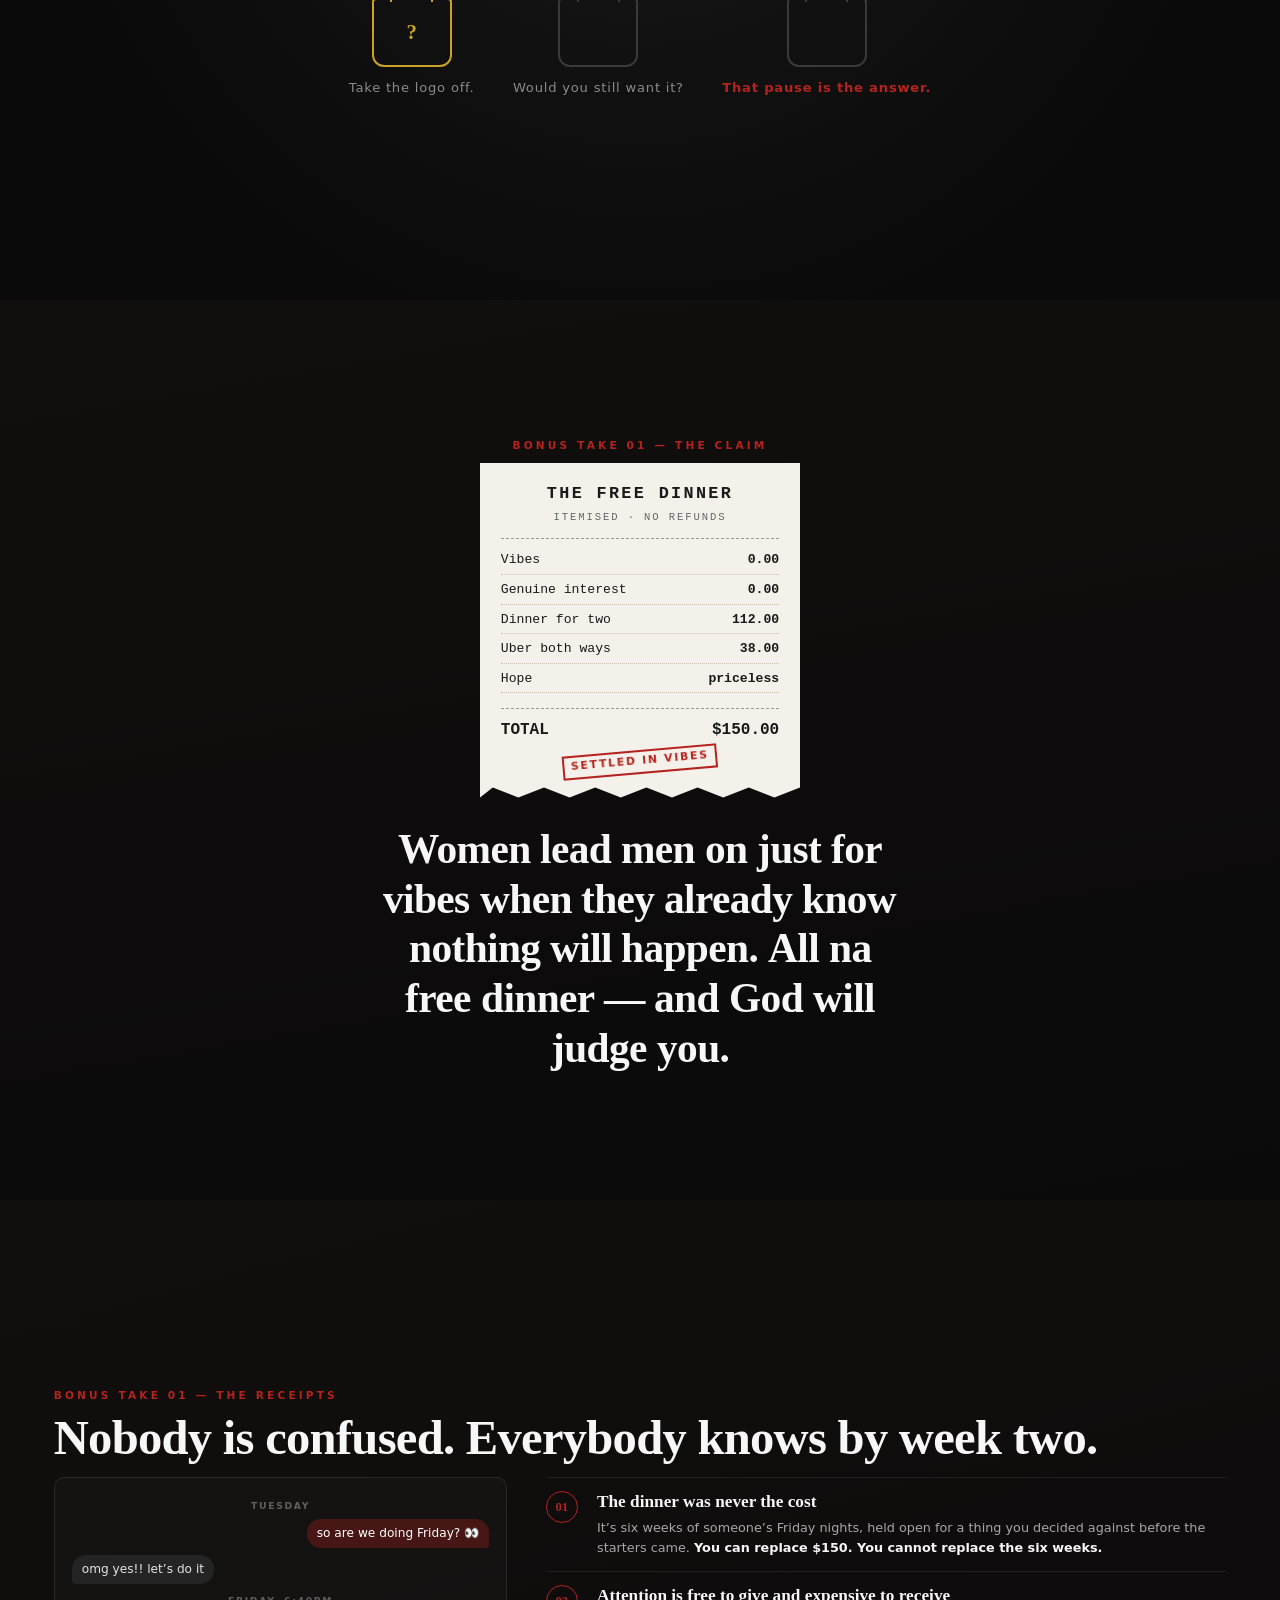
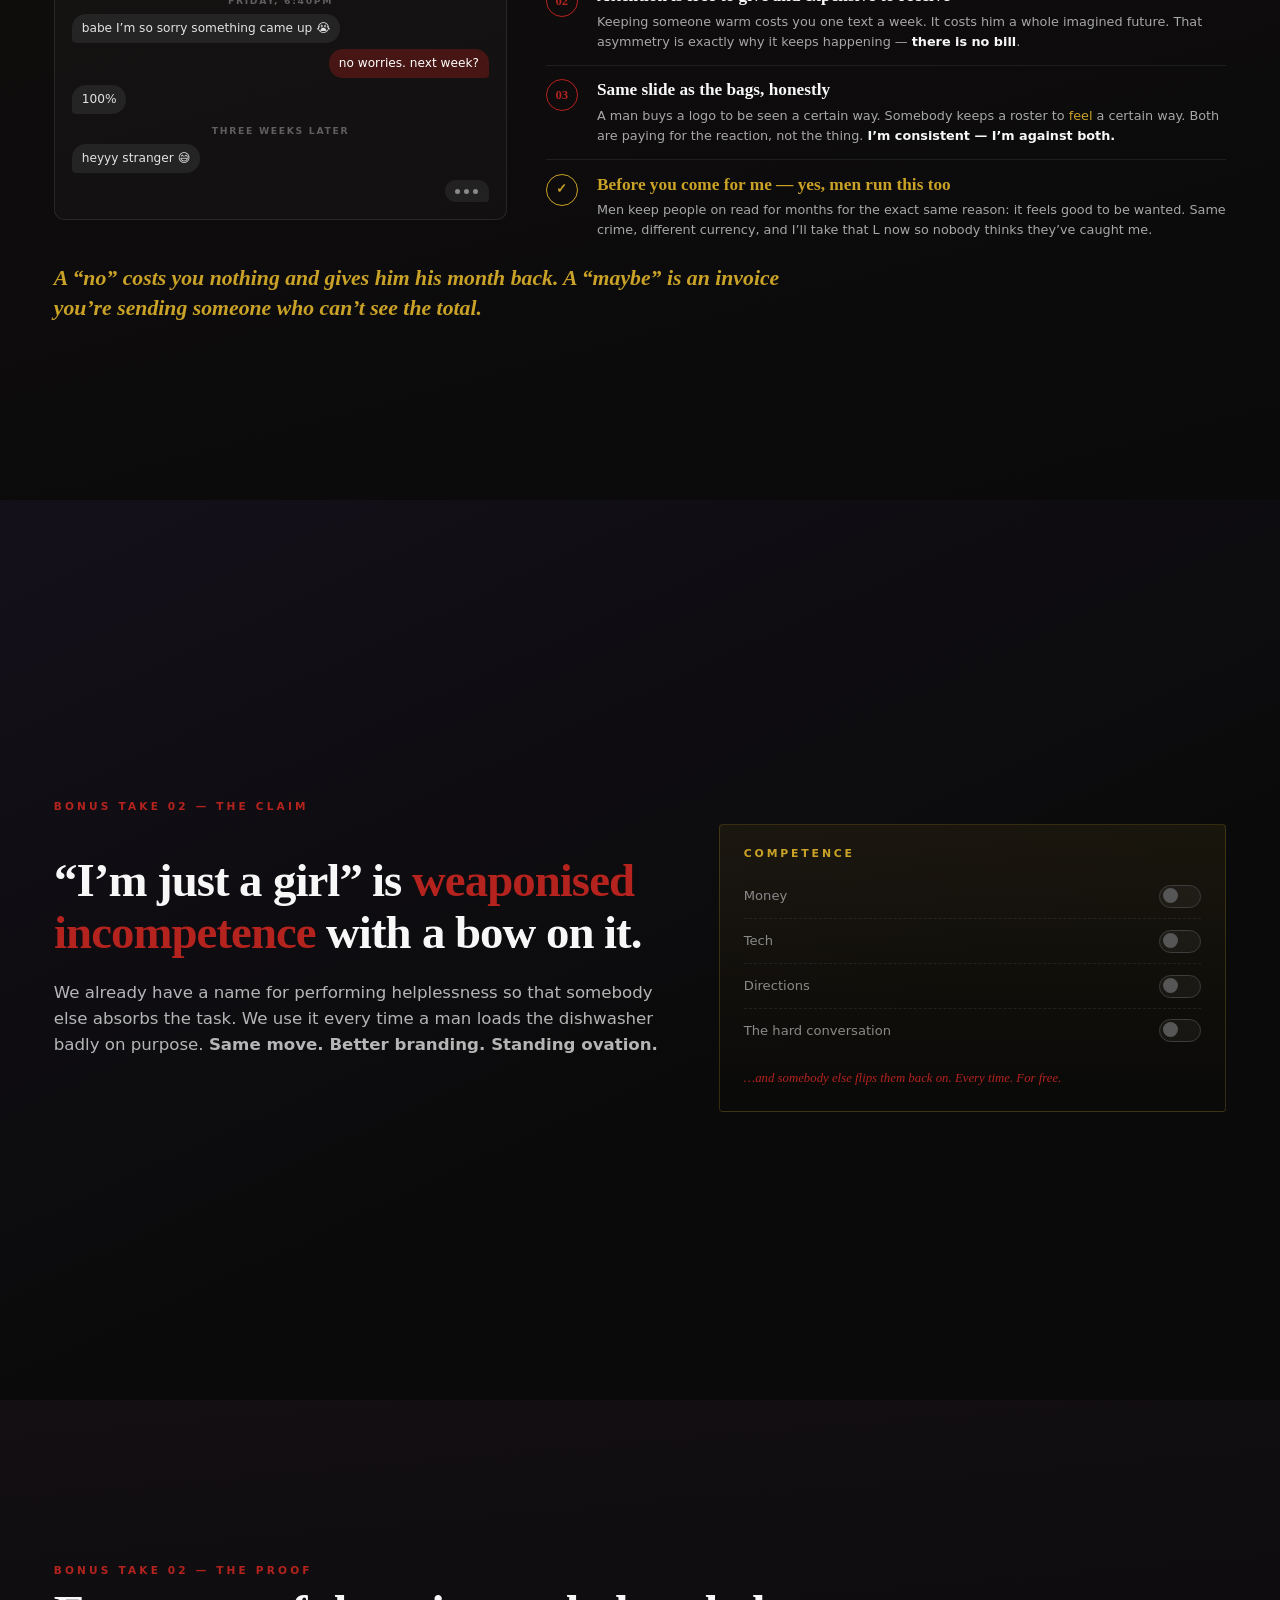
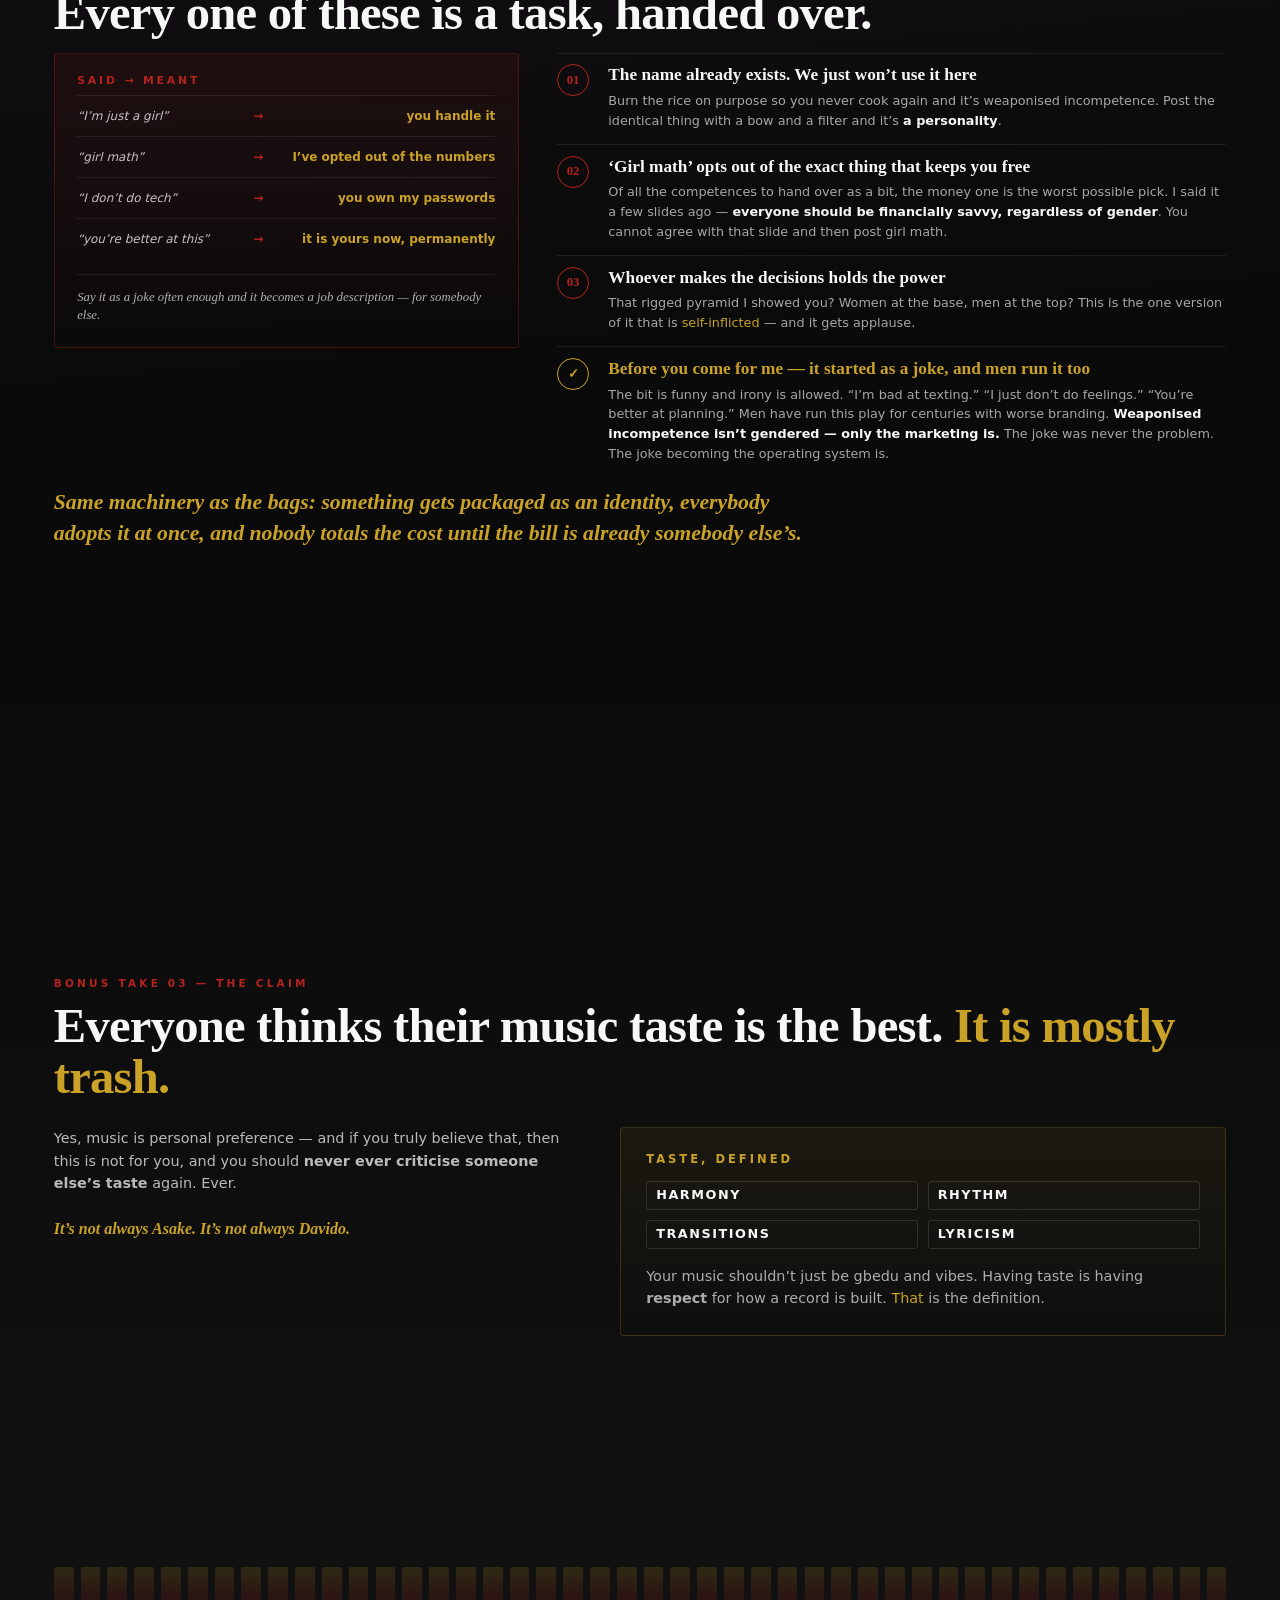
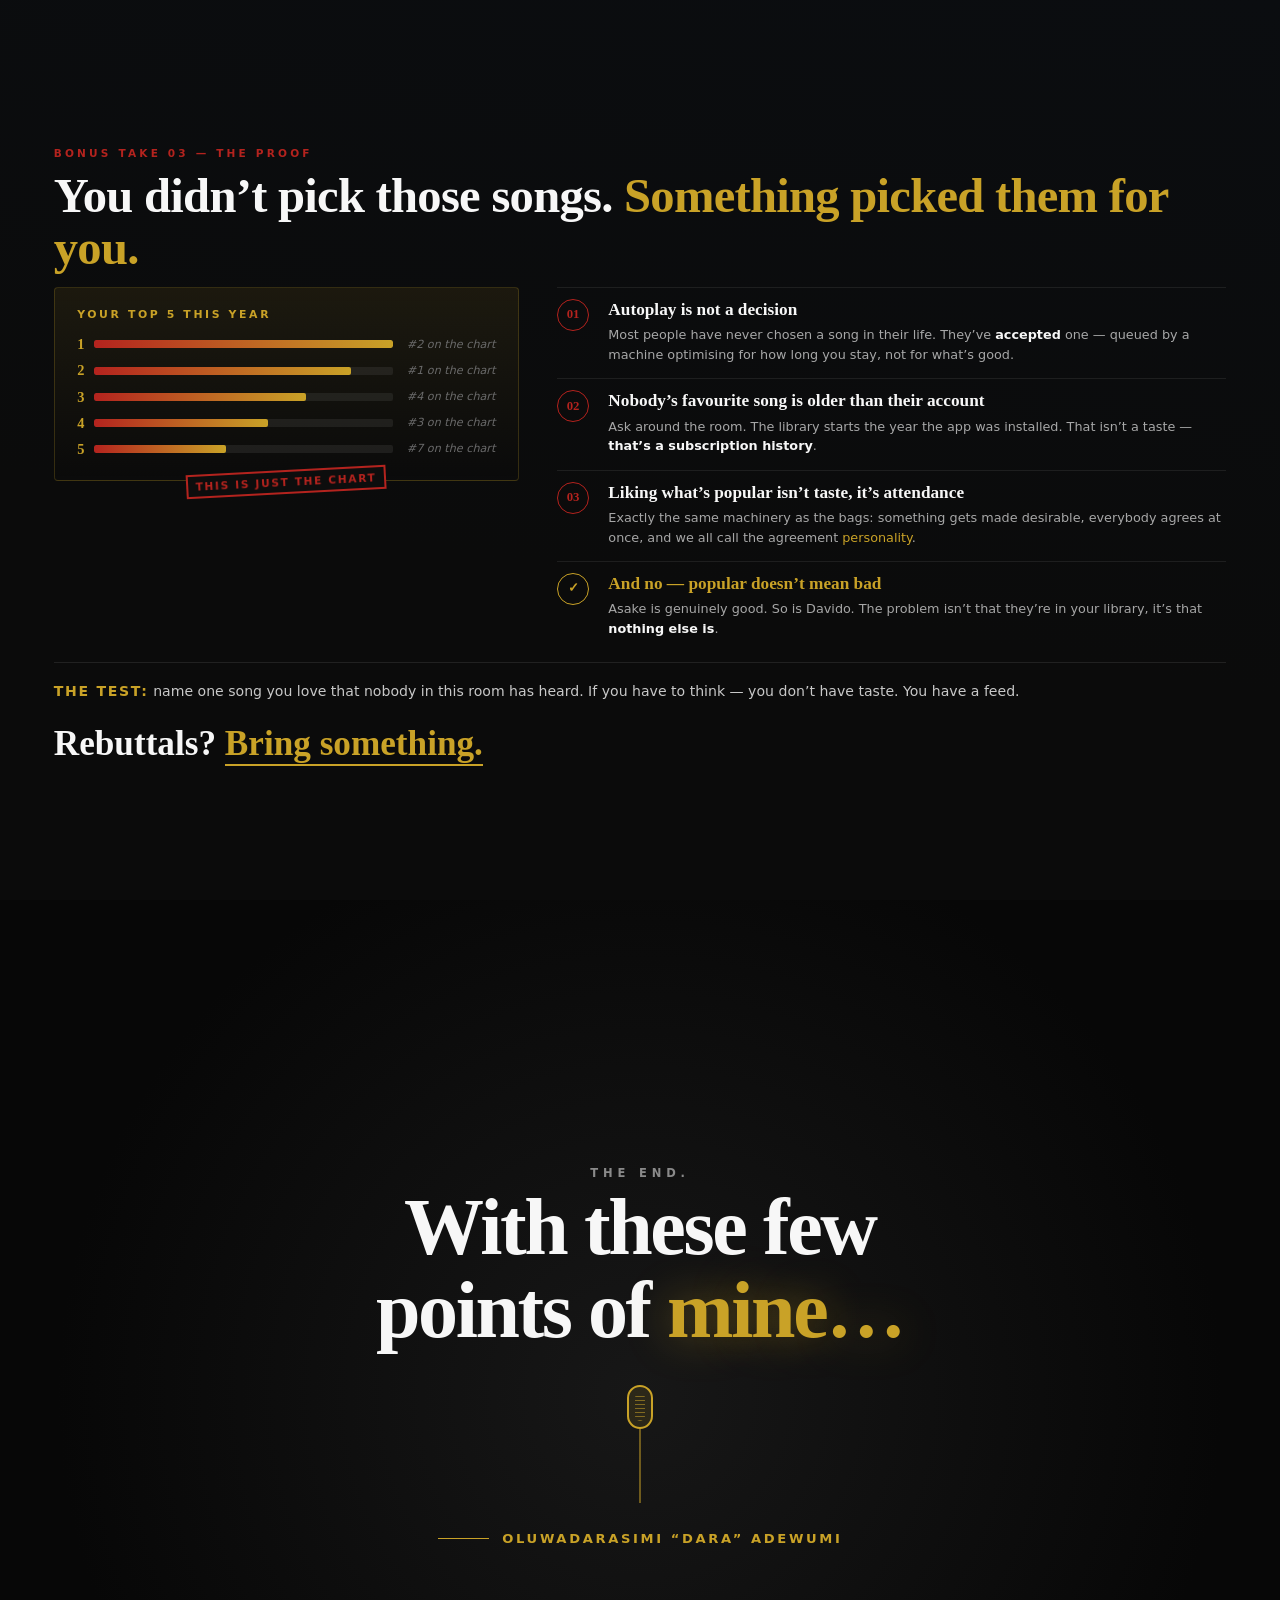
==== commit 6455954f: "Add a third bonus take: "I'm just a girl" as weaponised incompetence Slotted in after the free-dinne" ====
--- a/hot-takes/index.html
+++ b/hot-takes/index.html
@@ -59,6 +59,7 @@
       <li><b>Bonus takes:</b></li>
       <li>Women lead men on just for vibes &mdash; all na free dinner</li>
       <li>Men shouldn&rsquo;t date women outside their financial class? <i>kilofeel</i></li>
+      <li>&ldquo;I&rsquo;m just a girl&rdquo; is weaponised incompetence</li>
       <li>Most of your music taste is trash</li>
     </ul>
   </div>
@@ -612,10 +613,97 @@
 </section>
 
 <!-- ─────────────── 14 · BONUS TAKE 2 — THE CLAIM ─────────────── -->
+<section class="slide slide--girl" data-notes="Say the claim, then go quiet and let the switches flip on their own — the room reads them faster than you can say them. Do NOT deliver this as a lecture at women; the whole thing collapses if you sound like you're scolding. You are naming a behaviour that already has a name, and pointing out that the name only gets used on men. Concede on the next slide, hard and early.">
+  <div class="wrap">
+    <p class="eyebrow eyebrow--red r" data-r="1">BONUS TAKE 02 &mdash; THE CLAIM</p>
+
+    <div class="girl-grid">
+      <div>
+        <h2 class="girl-claim" data-split>&ldquo;I&rsquo;m just a girl&rdquo; is <i class="hot">weaponised</i> <i class="hot">incompetence</i> with a bow on it.</h2>
+        <p class="lede r" data-r="6">We already have a name for performing helplessness so that somebody else
+          absorbs the task. We use it every time a man loads the dishwasher badly on purpose.
+          <b>Same move. Better branding. Standing ovation.</b></p>
+      </div>
+
+      <div class="switches r" data-r="3">
+        <h3>COMPETENCE</h3>
+        <ul>
+          <li><span>Money</span><i class="sw"></i></li>
+          <li><span>Tech</span><i class="sw"></i></li>
+          <li><span>Directions</span><i class="sw"></i></li>
+          <li><span>The hard conversation</span><i class="sw"></i></li>
+        </ul>
+        <p class="sw-note">&hellip;and somebody else flips them back on. Every time. For free.</p>
+      </div>
+    </div>
+  </div>
+</section>
+
+<!-- ─────────────── 17 · BONUS TAKE 3 — THE PROOF ─────────────── -->
+<section class="slide slide--translate" data-notes="Read the translation column out loud — that is the whole slide. Then hit the concession card fast and mean it: it started as a joke, jokes are allowed, and men run the identical play. If you skip that card you sound like you came here to attack women, and you lose the room instantly. Land on the last line — this is the same machinery as the bags, which is why it's in this deck at all.">
+  <div class="wrap">
+    <p class="eyebrow eyebrow--red r" data-r="1">BONUS TAKE 02 &mdash; THE PROOF</p>
+    <h2 class="h2 r" data-r="2">Every one of these is a task, handed over.</h2>
+
+    <div class="algo">
+      <div class="translate r" data-r="3">
+        <h3>SAID &rarr; MEANT</h3>
+        <div class="tr-row"><span class="tr-said">&ldquo;I&rsquo;m just a girl&rdquo;</span><i class="tr-arrow">&rarr;</i><b class="tr-means">you handle it</b></div>
+        <div class="tr-row"><span class="tr-said">&ldquo;girl math&rdquo;</span><i class="tr-arrow">&rarr;</i><b class="tr-means">I&rsquo;ve opted out of the numbers</b></div>
+        <div class="tr-row"><span class="tr-said">&ldquo;I don&rsquo;t do tech&rdquo;</span><i class="tr-arrow">&rarr;</i><b class="tr-means">you own my passwords</b></div>
+        <div class="tr-row"><span class="tr-said">&ldquo;you&rsquo;re better at this&rdquo;</span><i class="tr-arrow">&rarr;</i><b class="tr-means">it is yours now, permanently</b></div>
+        <p class="tr-note">Say it as a joke often enough and it becomes a job description &mdash; for somebody else.</p>
+      </div>
+
+      <ol class="claims claims--tight">
+        <li class="r" data-r="4">
+          <span class="claim-n">01</span>
+          <div>
+            <h3>The name already exists. We just won&rsquo;t use it here</h3>
+            <p>Burn the rice on purpose so you never cook again and it&rsquo;s weaponised incompetence.
+              Post the identical thing with a bow and a filter and it&rsquo;s <b>a personality</b>.</p>
+          </div>
+        </li>
+        <li class="r" data-r="5">
+          <span class="claim-n">02</span>
+          <div>
+            <h3>&lsquo;Girl math&rsquo; opts out of the exact thing that keeps you free</h3>
+            <p>Of all the competences to hand over as a bit, the money one is the worst possible pick.
+              I said it a few slides ago &mdash; <b>everyone should be financially savvy, regardless of gender</b>.
+              You cannot agree with that slide and then post girl math.</p>
+          </div>
+        </li>
+        <li class="r" data-r="6">
+          <span class="claim-n">03</span>
+          <div>
+            <h3>Whoever makes the decisions holds the power</h3>
+            <p>That rigged pyramid I showed you? Women at the base, men at the top?
+              This is the one version of it that is <em>self-inflicted</em> &mdash; and it gets applause.</p>
+          </div>
+        </li>
+        <li class="r conceded" data-r="7">
+          <span class="claim-n">&#10003;</span>
+          <div>
+            <h3>Before you come for me &mdash; it started as a joke, and men run it too</h3>
+            <p>The bit is funny and irony is allowed. &ldquo;I&rsquo;m bad at texting.&rdquo; &ldquo;I just don&rsquo;t do feelings.&rdquo;
+              &ldquo;You&rsquo;re better at planning.&rdquo; Men have run this play for centuries with worse branding.
+              <b>Weaponised incompetence isn&rsquo;t gendered &mdash; only the marketing is.</b>
+              The joke was never the problem. The joke becoming the operating system is.</p>
+          </div>
+        </li>
+      </ol>
+    </div>
+
+    <p class="kicker-out r" data-r="8">Same machinery as the bags: something gets packaged as an identity, everybody
+      adopts it at once, and nobody totals the cost until the bill is already somebody else&rsquo;s.</p>
+  </div>
+</section>
+
+<!-- ─────────────── 16 · BONUS TAKE 3 — THE CLAIM ─────────────── -->
 <section class="slide slide--music" data-notes="Lean into the arrogance here — it's funnier and it bait the room properly. The definition card is the part that makes you sound serious rather than snobbish, so slow down on those four words.">
   <div class="eq" aria-hidden="true"></div>
   <div class="wrap">
-    <p class="eyebrow eyebrow--red r" data-r="1">BONUS TAKE 02 &mdash; THE CLAIM</p>
+    <p class="eyebrow eyebrow--red r" data-r="1">BONUS TAKE 03 &mdash; THE CLAIM</p>
     <h2 class="h2 r" data-r="2">Everyone thinks their music taste is the best. <em>It is mostly trash.</em></h2>
 
     <div class="music-grid">
@@ -639,10 +727,10 @@
   </div>
 </section>
 
-<!-- ─────────────── 15 · BONUS TAKE 2 — THE PROOF ─────────────── -->
+<!-- ─────────────── 17 · BONUS TAKE 3 — THE PROOF ─────────────── -->
 <section class="slide slide--algo" data-notes="Run the test on the room for real. Point at one person, make them name a song nobody else knows. The stalling is the evidence — same move as the blank-logo test, and it ties both bonus takes back to the main argument. Then end on the invitation, not a thank-you. You WANT the argument.">
   <div class="wrap">
-    <p class="eyebrow eyebrow--red r" data-r="1">BONUS TAKE 02 &mdash; THE PROOF</p>
+    <p class="eyebrow eyebrow--red r" data-r="1">BONUS TAKE 03 &mdash; THE PROOF</p>
     <h2 class="h2 r" data-r="2">You didn&rsquo;t pick those songs. <em>Something picked them for you.</em></h2>
 
     <div class="algo">
@@ -702,7 +790,7 @@
   </div>
 </section>
 
-<!-- ─────────────── 16 · THE END ─────────────── -->
+<!-- ─────────────── 18 · THE END ─────────────── -->
 <section class="slide slide--end" data-notes="Mic drop. Don't say thank you — say 'the floor is open.' Then shut up and let them come.">
   <div class="wrap wrap--center">
     <p class="end-sub r" data-r="1">The end.</p>
--- a/hot-takes/css/styles.css
+++ b/hot-takes/css/styles.css
@@ -807,6 +807,95 @@
 .conceded h3{color:var(--gold)}
 .claims--tight li{padding-top:clamp(.5rem,1.2vh,.8rem)}
 
+/* ═══ 14 · BONUS 02, THE CLAIM (JUST A GIRL) ═════════════ */
+.slide--girl{background:linear-gradient(155deg,#14101a,#0a0a0a 62%)}
+.girl-grid{
+  display:grid;grid-template-columns:1.1fr .9fr;
+  gap:clamp(1.4rem,3.5vw,3rem);align-items:center;
+}
+.girl-claim{
+  margin:0 0 clamp(.9rem,2.4vh,1.6rem);
+  font:700 clamp(1.5rem,min(3.7vw,5.2vh),3rem)/1.12 var(--serif);letter-spacing:-.02em;
+}
+.girl-claim .hot{font-style:normal;color:var(--blood)}
+
+/* competence, switched off one line at a time */
+.switches{
+  border:1px solid var(--line);border-radius:4px;
+  padding:clamp(1rem,2vw,1.5rem);
+  background:linear-gradient(180deg,rgba(201,162,39,.08),transparent);
+}
+.switches h3{margin:0 0 .9rem;font:700 .68rem/1 var(--sans);letter-spacing:.26em;color:var(--gold)}
+.switches ul{list-style:none;margin:0;padding:0}
+.switches li{
+  display:flex;align-items:center;justify-content:space-between;gap:1rem;
+  padding:clamp(.45rem,1.2vh,.65rem) 0;border-bottom:1px dashed rgba(255,255,255,.08);
+  font-size:clamp(.82rem,min(.95vw,1.6vh),.95rem);color:var(--paper);
+}
+.switches li:last-of-type{border-bottom:0}
+.sw{
+  flex:none;width:42px;height:23px;border-radius:12px;position:relative;
+  background:rgba(201,162,39,.32);border:1px solid var(--gold);
+}
+.sw::after{
+  content:"";position:absolute;top:2px;left:21px;width:15px;height:15px;border-radius:50%;
+  background:var(--gold);
+}
+.slide.is-live .sw{animation:swOff .45s var(--ease) forwards}
+.slide.is-live .sw::after{animation:knobOff .45s var(--ease) forwards}
+@keyframes swOff{to{background:rgba(255,255,255,.04);border-color:#3d3d3d}}
+@keyframes knobOff{to{left:3px;background:#565656}}
+/* one switch flips per beat, and its label greys out with it */
+.slide.is-live .switches li{animation:labelOff .45s var(--ease) forwards}
+@keyframes labelOff{to{color:var(--smoke)}}
+.slide.is-live .switches li:nth-of-type(1),
+.slide.is-live .switches li:nth-of-type(1) .sw,
+.slide.is-live .switches li:nth-of-type(1) .sw::after{animation-delay:1.1s}
+.slide.is-live .switches li:nth-of-type(2),
+.slide.is-live .switches li:nth-of-type(2) .sw,
+.slide.is-live .switches li:nth-of-type(2) .sw::after{animation-delay:1.5s}
+.slide.is-live .switches li:nth-of-type(3),
+.slide.is-live .switches li:nth-of-type(3) .sw,
+.slide.is-live .switches li:nth-of-type(3) .sw::after{animation-delay:1.9s}
+.slide.is-live .switches li:nth-of-type(4),
+.slide.is-live .switches li:nth-of-type(4) .sw,
+.slide.is-live .switches li:nth-of-type(4) .sw::after{animation-delay:2.3s}
+.sw-note{
+  margin:1rem 0 0;font:italic 400 clamp(.8rem,min(.9vw,1.5vh),.9rem)/1.45 var(--serif);
+  color:var(--blood);opacity:0;
+}
+.slide.is-live .sw-note{animation:fadein .7s ease 2.8s forwards}
+
+/* ═══ 15 · BONUS 02, THE PROOF (SAID → MEANT) ════════════ */
+.slide--translate{background:linear-gradient(175deg,#130f13,#0a0a0a 60%)}
+.translate{
+  border:1px solid rgba(180,35,30,.3);border-radius:4px;
+  padding:clamp(.9rem,1.8vw,1.4rem);
+  background:linear-gradient(180deg,rgba(180,35,30,.1),transparent);
+}
+.translate h3{margin:0 0 .5rem;font:700 .68rem/1 var(--sans);letter-spacing:.26em;color:var(--blood)}
+.tr-row{
+  display:grid;grid-template-columns:.9fr auto 1.2fr;gap:.55rem;align-items:center;
+  padding:clamp(.45rem,1.2vh,.7rem) 0;border-top:1px solid rgba(255,255,255,.08);
+  font-size:clamp(.75rem,min(.86vw,1.4vh),.86rem);
+  opacity:0;transform:translateX(-14px);
+}
+.slide.is-live .tr-row{animation:trIn .55s var(--ease) forwards}
+@keyframes trIn{to{opacity:1;transform:none}}
+.slide.is-live .tr-row:nth-of-type(1){animation-delay:.9s}
+.slide.is-live .tr-row:nth-of-type(2){animation-delay:1.2s}
+.slide.is-live .tr-row:nth-of-type(3){animation-delay:1.5s}
+.slide.is-live .tr-row:nth-of-type(4){animation-delay:1.8s}
+.tr-said{font-style:italic;color:rgba(247,247,247,.78)}
+.tr-arrow{color:var(--blood);font-style:normal;font-weight:700}
+.tr-means{color:var(--gold);text-align:right}
+.tr-note{
+  margin:.9rem 0 0;padding-top:.8rem;border-top:1px solid rgba(255,255,255,.08);
+  font:italic 400 clamp(.8rem,min(.9vw,1.5vh),.9rem)/1.45 var(--serif);
+  color:rgba(247,247,247,.7);opacity:0;
+}
+.slide.is-live .tr-note{animation:fadein .7s ease 2.2s forwards}
+
 /* ═══ 15 · BONUS 02, THE PROOF ═══════════════════════════ */
 .slide--algo{background:linear-gradient(190deg,#0b0d10,#0b0b0b 62%)}
 .algo{display:grid;grid-template-columns:minmax(230px,.82fr) 1.18fr;
@@ -989,7 +1078,7 @@
   .split-meter{width:clamp(120px,40vw,220px);height:10px;flex-direction:row}
   #splitA{height:100%;width:0;transition:width .5s var(--ease)}
   #splitB{height:100%;width:0;margin:0 0 0 auto;transition:width .5s var(--ease)}
-  .rigged,.proof,.compound,.music-grid,.thread-wrap,.algo{grid-template-columns:1fr}
+  .rigged,.proof,.compound,.music-grid,.thread-wrap,.algo,.girl-grid{grid-template-columns:1fr}
   .exhibits,.ex-grid{grid-template-columns:1fr 1fr}
   .tl-nodes{grid-template-columns:repeat(2,1fr);row-gap:1.6rem}
   .fulcrum{display:none}
